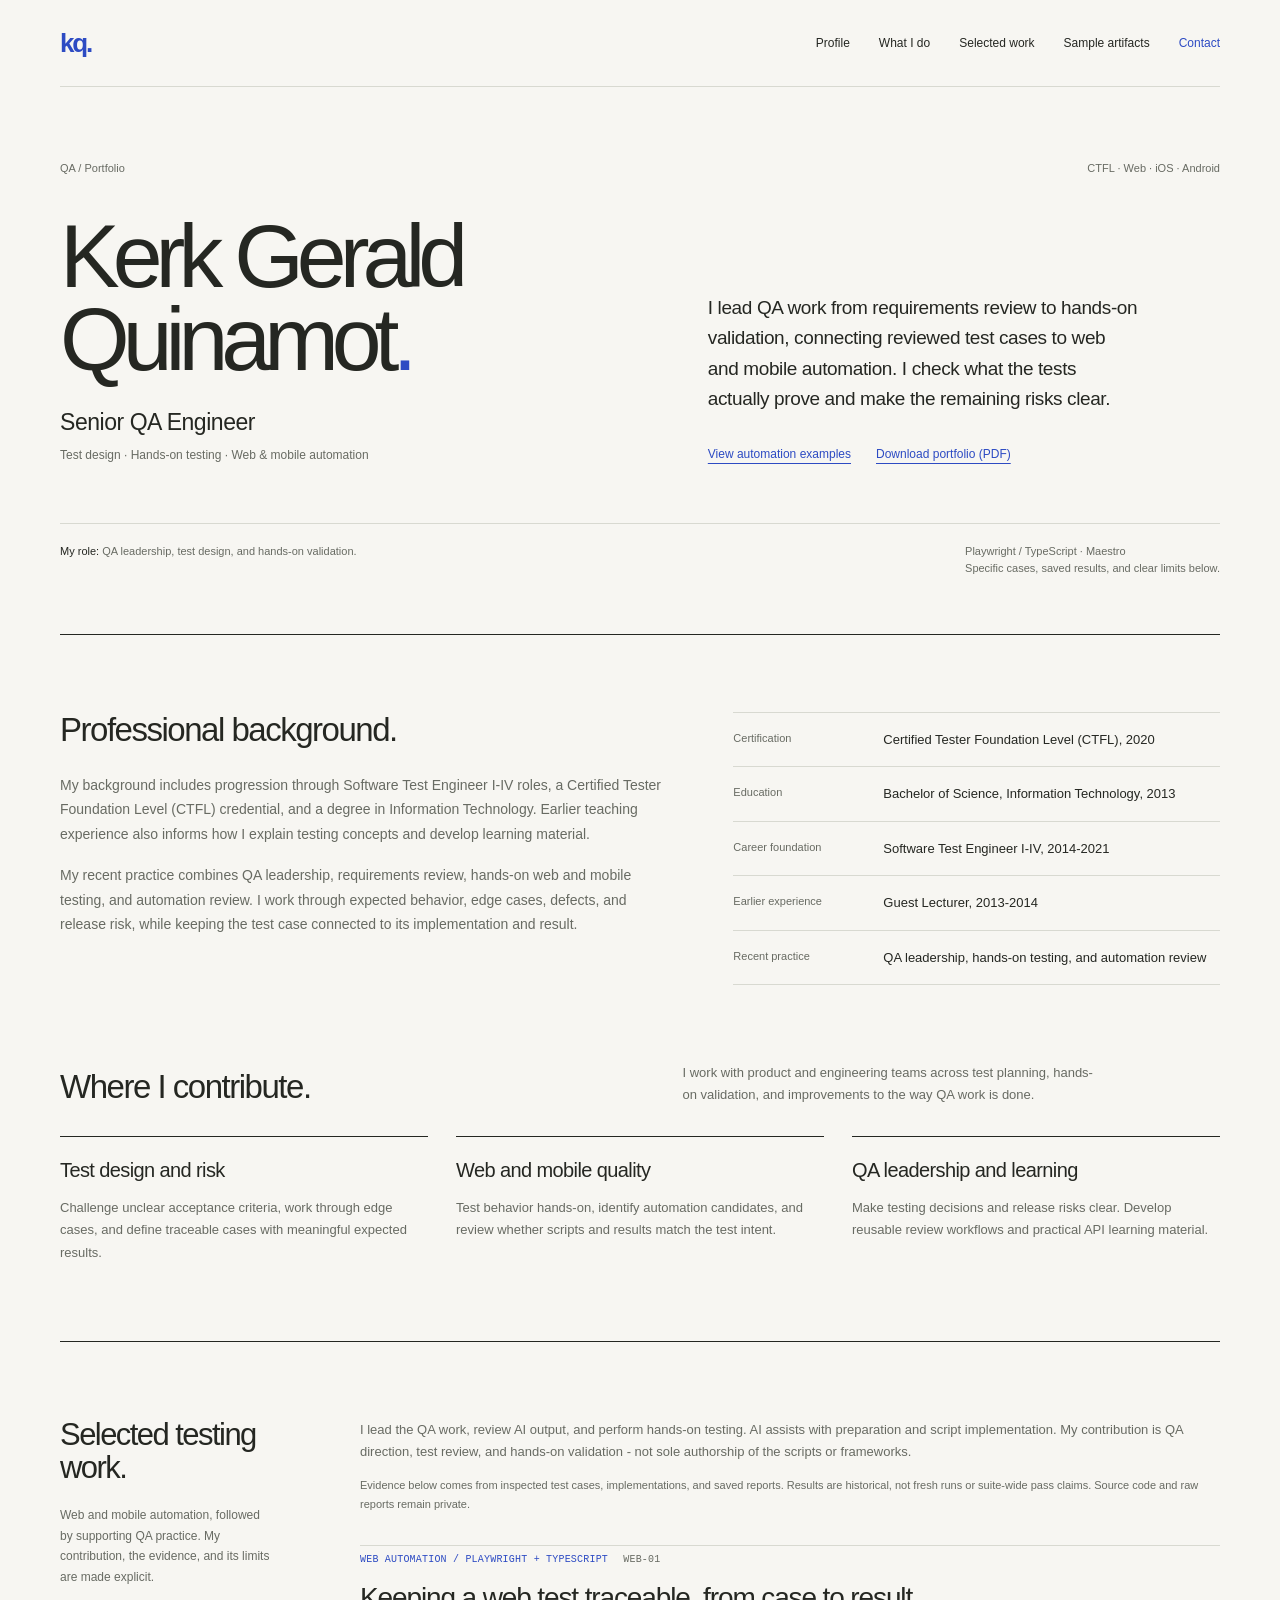
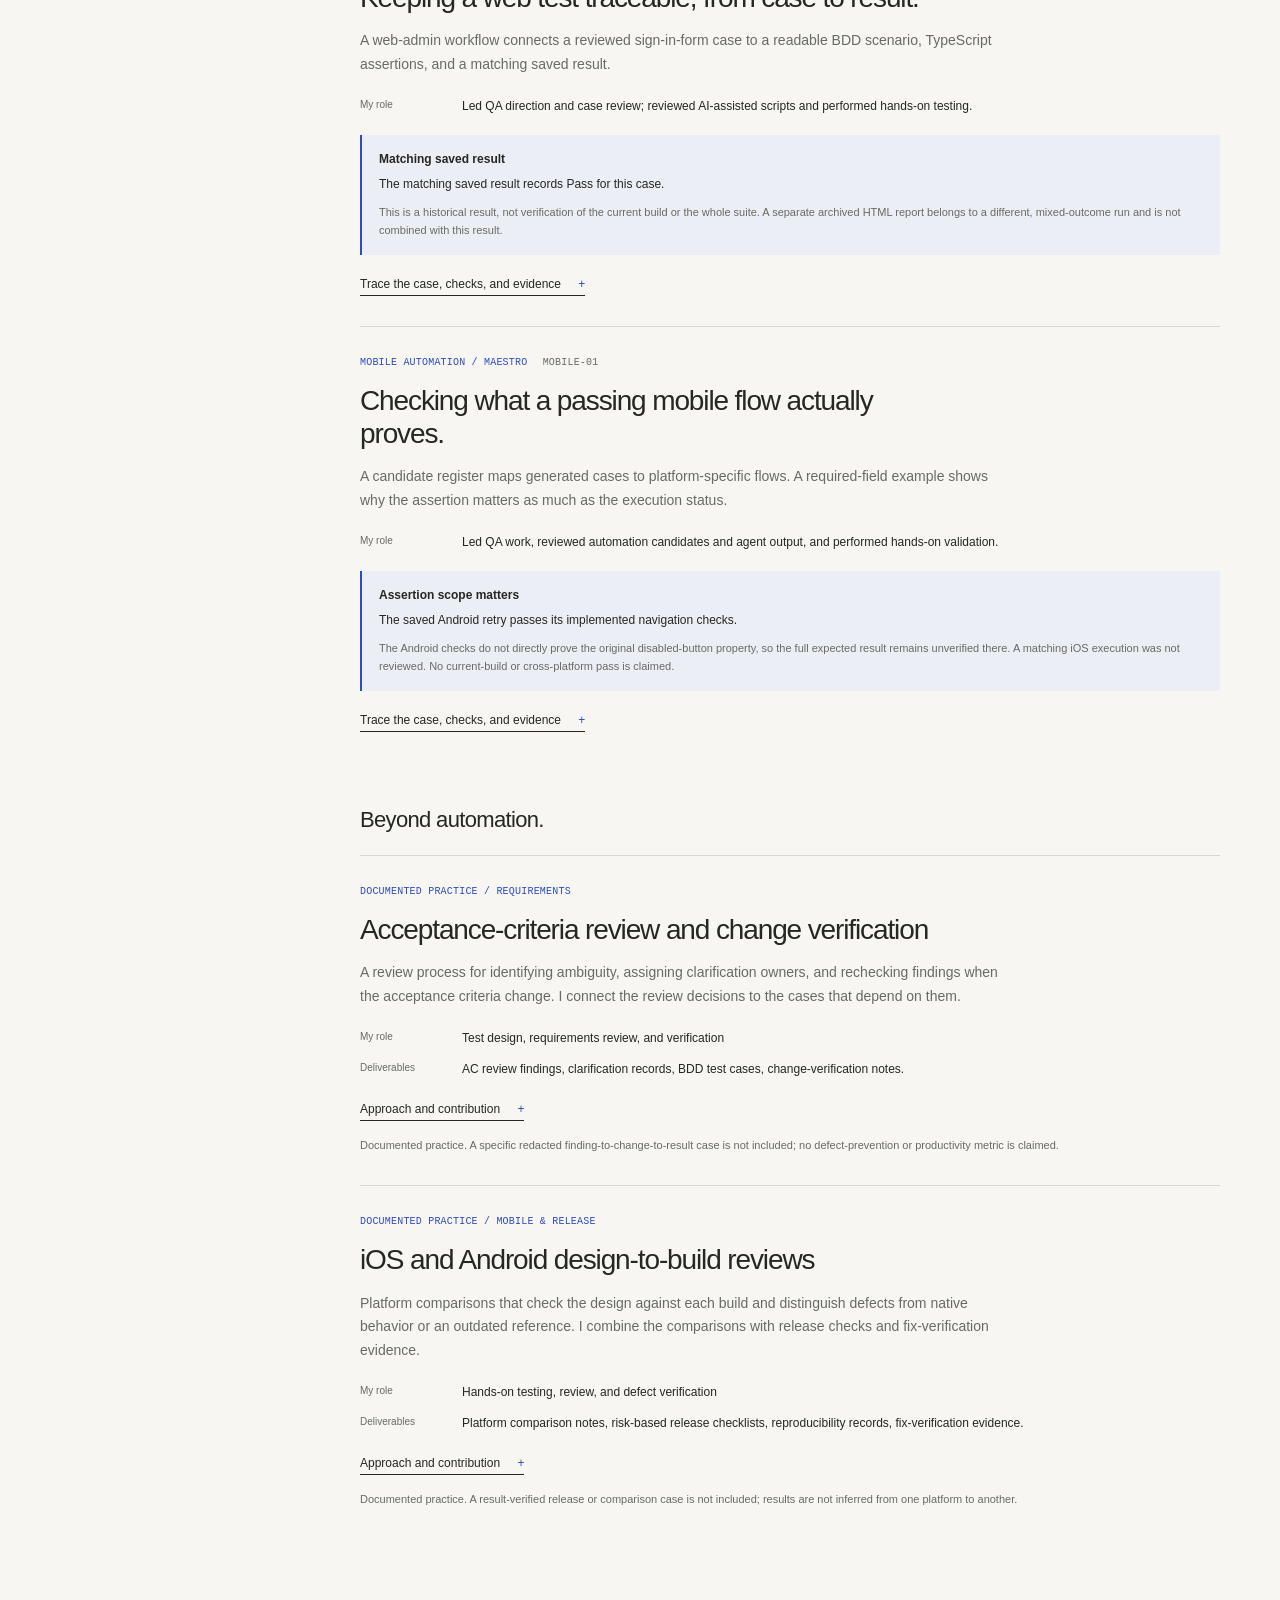
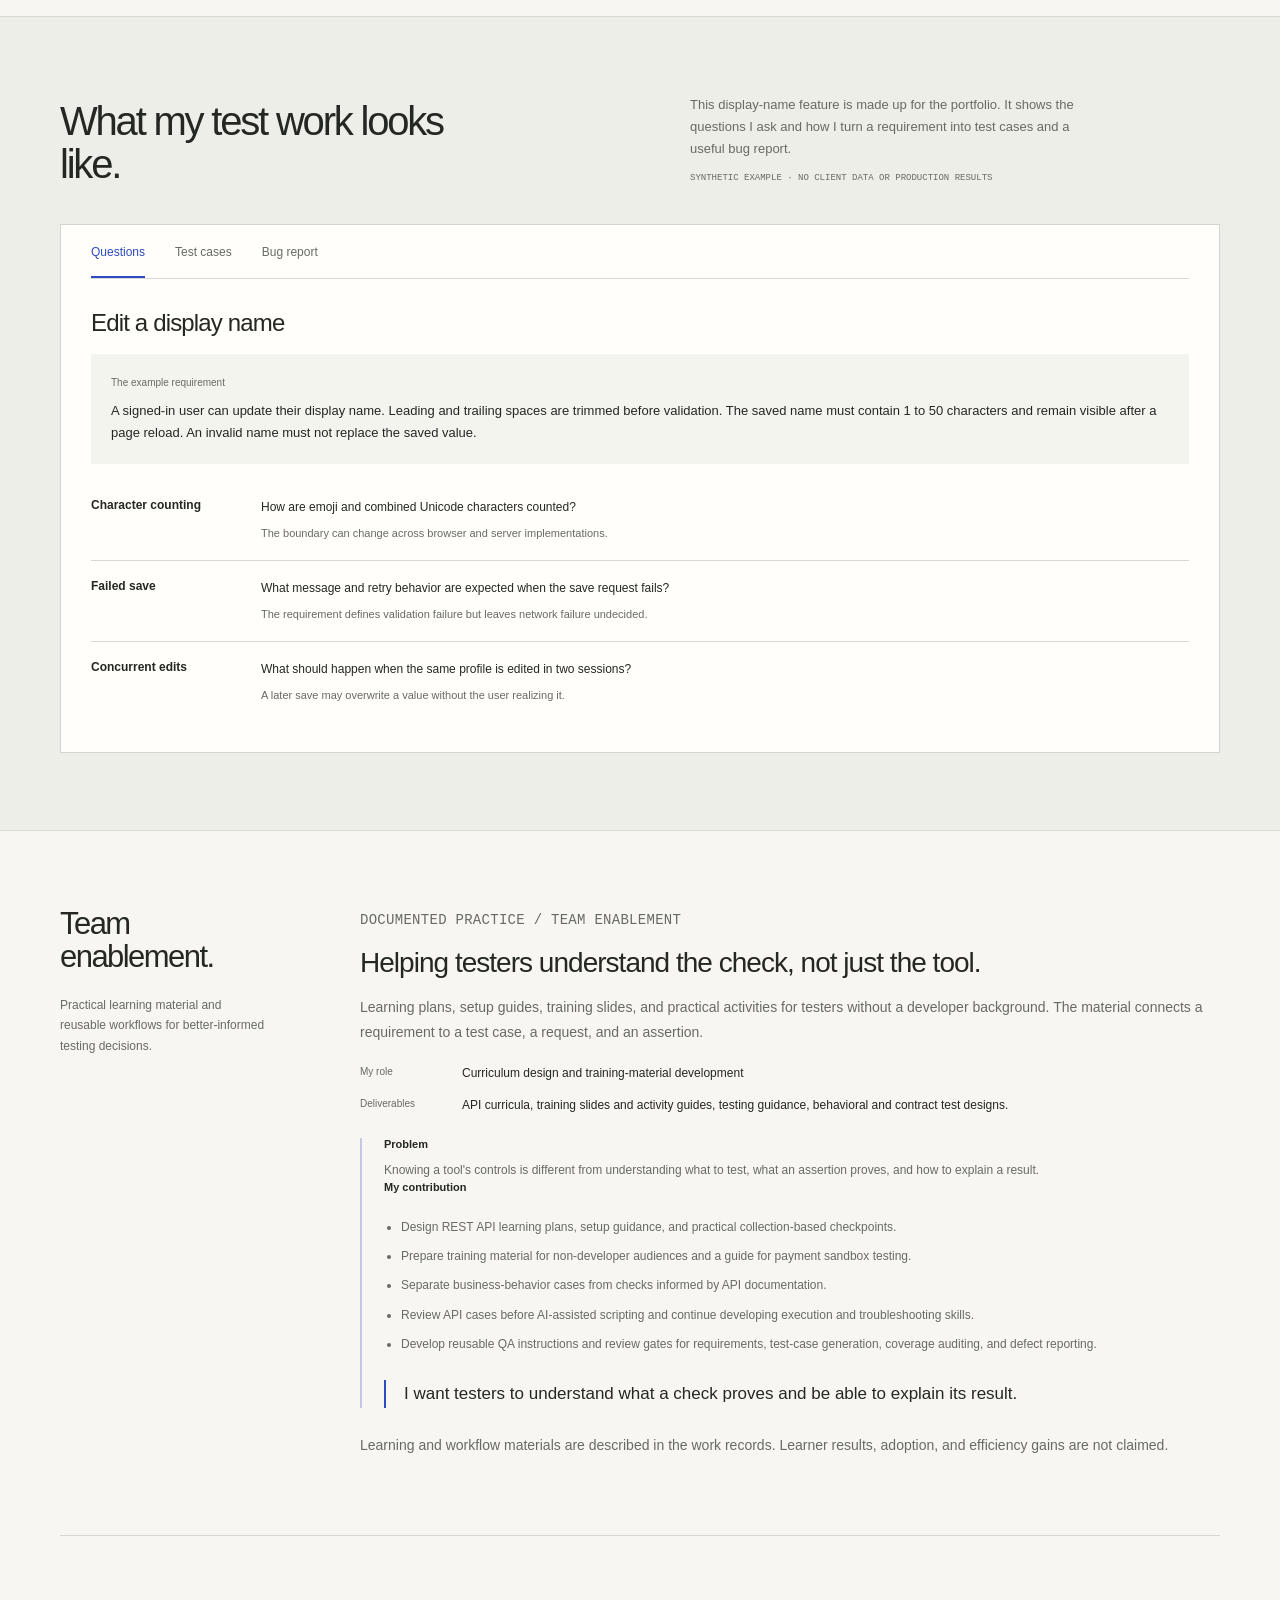
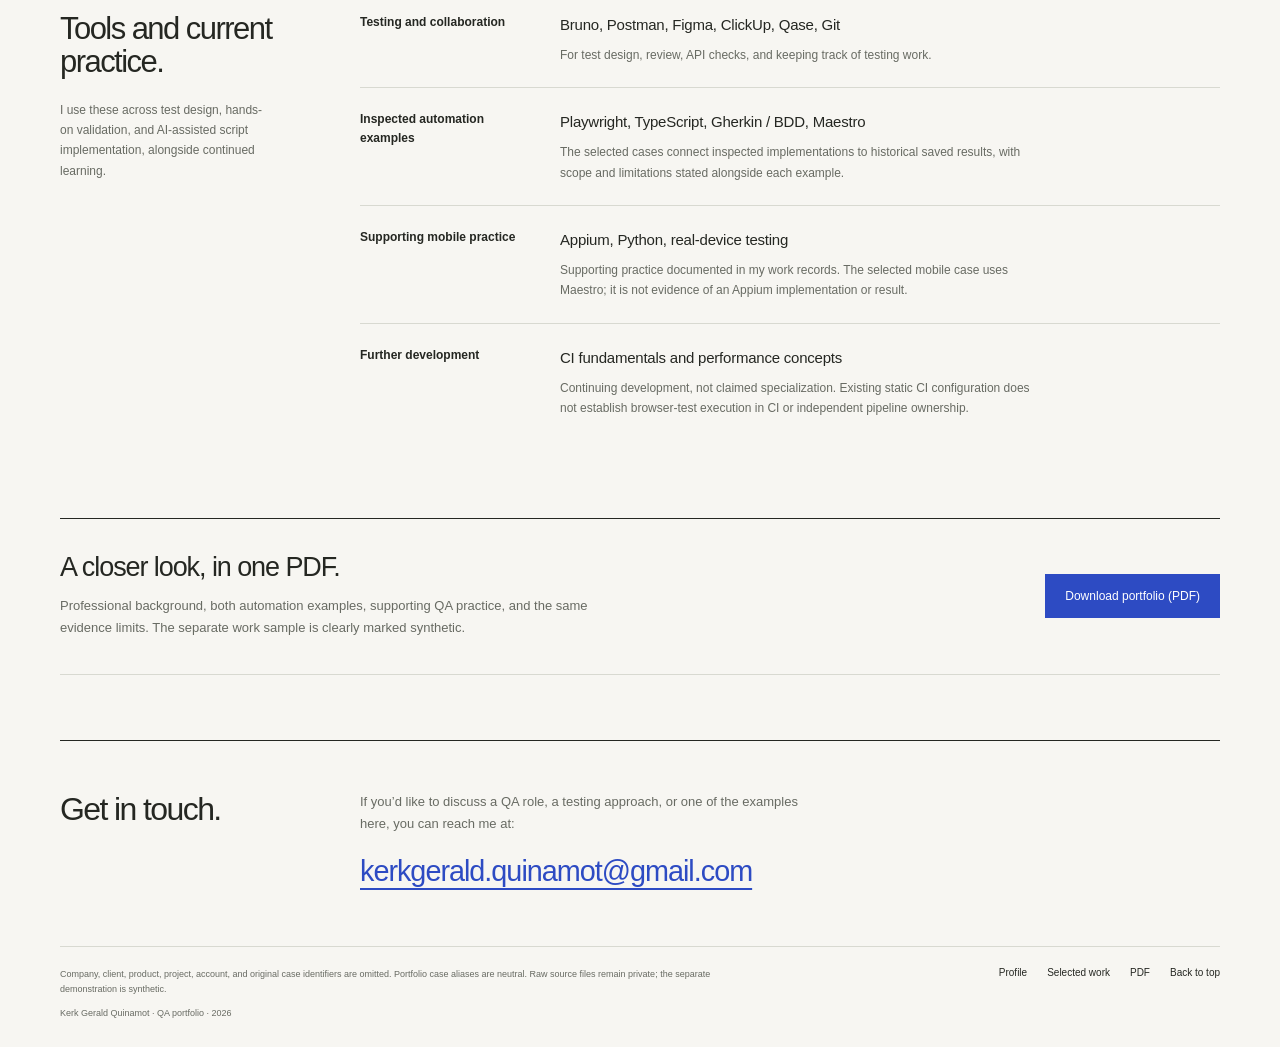
==== index.html @ 73e82bf1 "Publish redacted QA portfolio" ====
<!doctype html>
<html lang="en">
<head>
  <meta charset="utf-8">
  <meta name="viewport" content="width=device-width,initial-scale=1">
  <meta name="description" content="Kerk Gerald Quinamot - Senior QA Engineer. Test design, hands-on web and mobile testing, and evidence-backed automation examples using Playwright, TypeScript, and Maestro.">
  <meta name="theme-color" content="#f7f6f2">
  <title>Kerk Gerald Quinamot | Senior QA Engineer</title>
  <link rel="icon" href="data:image/svg+xml,%3Csvg xmlns='http://www.w3.org/2000/svg' viewBox='0 0 32 32'%3E%3Crect width='32' height='32' fill='%23f7f6f2'/%3E%3Ctext x='3' y='23' font-family='Arial' font-size='21' font-weight='bold' fill='%232d4bc3'%3Ek.%3C/text%3E%3C/svg%3E">
  <style>
    :root{--paper:#f7f6f2;--ink:#252722;--sub:#686b63;--line:#d8d9d1;--blue:#2d4bc3;--white:#fffefa;--mono:ui-monospace,'SFMono-Regular',Consolas,monospace;--sans:Arial,Helvetica,sans-serif}*{box-sizing:border-box}html{scroll-padding-top:90px}body{margin:0;background:var(--paper);color:var(--ink);font-family:var(--sans);-webkit-font-smoothing:antialiased}a{color:inherit;text-decoration:none}button{font:inherit;cursor:pointer}a,button,summary{-webkit-tap-highlight-color:transparent}a:focus-visible,button:focus-visible,summary:focus-visible{outline:2px solid var(--blue);outline-offset:6px}p,h1,h2,h3,h4{margin:0}h1,h2,h3,h4{font-weight:500}.wrap{width:calc(100% - 96px);max-width:1160px;margin:auto}.label{font-size:11px;line-height:1.55;color:var(--sub)}.muted{color:var(--sub)}.skip{position:fixed;left:20px;top:-80px;background:var(--ink);color:white;padding:14px;z-index:30}.skip:focus{top:16px}.topbar{background:var(--paper);position:sticky;top:0;z-index:20}.nav{height:87px;display:flex;align-items:center;justify-content:space-between;border-bottom:1px solid var(--line)}.brand{font-size:26px;font-weight:700;letter-spacing:-.085em;color:var(--blue)}.nav-links{display:flex;gap:29px;font-size:12px}.nav-links a:hover{text-decoration:underline;text-underline-offset:6px}.nav-links .contact-link{color:var(--blue)}.nav-toggle{display:none;background:transparent;border:0;padding:10px 0;font-size:12px}.hero{padding:75px 0 56px}.hero-meta{display:flex;justify-content:space-between;gap:20px;margin-bottom:41px;font-size:11px;color:var(--sub)}.hero-grid{display:grid;grid-template-columns:1.05fr 1fr;gap:110px;align-items:end}.hero h1{font-size:clamp(64px,8vw,105px);font-weight:500;line-height:.93;letter-spacing:-.078em}.hero h1 span{color:var(--blue)}.role{font-size:19px;letter-spacing:-.02em;margin-top:27px}.specialty{font-size:12px;color:var(--sub);line-height:1.6;margin-top:10px;max-width:420px}.hero-intro{font-size:19px;line-height:1.6;letter-spacing:-.02em;max-width:430px}.hero-side>p+p{font-size:14px;line-height:1.7;color:var(--sub);margin-top:19px}.hero-links{display:flex;flex-wrap:wrap;gap:25px;margin-top:30px}.text-link{font-size:12px;color:var(--blue);text-decoration:underline;text-underline-offset:5px;text-decoration-thickness:1px;line-height:1.7}.hero-foot{display:flex;justify-content:space-between;gap:30px;border-top:1px solid var(--line);margin-top:58px;padding-top:19px}.hero-foot p{font-size:11px;line-height:1.6;color:var(--sub)}.hero-foot span{color:var(--ink)}.section{padding:77px 0}.split{display:grid;grid-template-columns:230px 1fr;gap:70px}.section-aside h2{font-size:31px;line-height:1.06;letter-spacing:-.05em;margin-bottom:21px}.section-aside>p{font-size:12px;line-height:1.7;color:var(--sub);max-width:210px}.work{border-top:1px solid var(--ink)}.project{border-top:1px solid var(--line);padding:27px 0 30px}.project:first-child{border-top:0;padding-top:0}.project-category{font:10px/1.6 var(--mono);color:var(--blue);letter-spacing:.02em;margin-bottom:13px}.project h3{font-size:28px;line-height:1.16;letter-spacing:-.04em;max-width:590px;margin-bottom:15px}.project-summary{font-size:14px;line-height:1.7;color:var(--sub);max-width:650px}.project details{margin-top:19px}.project summary{font-size:12px;list-style:none;cursor:pointer;display:inline-block;border-bottom:1px solid var(--ink);padding-bottom:4px}.project summary::-webkit-details-marker{display:none}.project summary:after{content:' +';margin-left:14px;color:var(--blue)}.project details[open] summary:after{content:' −'}.project-detail{margin-top:23px;border-left:2px solid #c2c8e2;padding-left:22px}.project-detail h4{font-size:11px;font-weight:700;margin:22px 0 10px}.project-detail h4:first-child{margin-top:0}.project-detail p,.project-detail li{font-size:12px;line-height:1.7;color:var(--sub)}.project-detail ul{padding-left:15px;margin:0}.project-detail li+li{margin-top:7px}.project-detail .principle{margin-top:19px;color:var(--ink)}.sample{background:#eceee7;border-top:1px solid var(--line);border-bottom:1px solid var(--line)}.section-heading{display:grid;grid-template-columns:1fr 1fr;gap:100px;align-items:end;margin-bottom:37px}.section-heading h2{font-size:40px;line-height:1.08;letter-spacing:-.055em;max-width:400px}.section-heading p{font-size:13px;line-height:1.7;color:var(--sub);max-width:410px}.sample-note{font:9px/1.7 var(--mono);color:var(--sub);margin-top:11px}.demo-shell{background:var(--white);border:1px solid #d4d7cd}.demo-tabs{display:flex;gap:30px;margin:0 30px;border-bottom:1px solid var(--line)}.demo-tabs button{border:0;background:transparent;border-bottom:2px solid transparent;padding:20px 0 17px;color:var(--sub);font-size:12px}.demo-tabs button[aria-selected=true]{border-color:var(--blue);color:var(--blue)}.demo-panel{padding:30px}.demo-panel h3{font-size:24px;line-height:1.2;letter-spacing:-.035em;margin-bottom:17px}.requirement{font-size:13px;line-height:1.7;background:#f4f4ef;padding:20px;margin-bottom:16px}.requirement strong{display:block;font-size:10px;font-weight:500;color:var(--sub);margin-bottom:9px}.question{display:grid;grid-template-columns:145px 1fr;gap:25px;border-bottom:1px solid var(--line);padding:18px 0}.question:last-child{border:0}.question h4{font-size:12px;font-weight:700}.question p{font-size:12px;line-height:1.65}.question .why{font-size:11px;color:var(--sub);margin-top:6px}.table-scroll{overflow-x:auto}table{width:100%;border-collapse:collapse;text-align:left;font-size:12px;line-height:1.5}th{font-size:10px;font-weight:500;color:var(--sub);padding:14px 10px;border-bottom:1px solid var(--ink)}td{padding:15px 10px;border-bottom:1px solid var(--line);vertical-align:top}td:first-child{font:10px/1.7 var(--mono);white-space:nowrap}.bdd{font:11px/1.85 var(--mono);white-space:pre-wrap;border-left:2px solid var(--blue);padding:2px 0 2px 20px;overflow-x:auto;color:#3e4539;margin:0}.report-title{font-size:15px;font-weight:700;border-bottom:1px solid var(--line);padding-bottom:18px;margin-bottom:7px}.report-field{display:grid;grid-template-columns:115px 1fr;gap:24px;padding:12px 0}.report-field strong{font-size:11px;font-weight:500;color:var(--sub);text-transform:capitalize}.report-field p{font-size:12px;line-height:1.7}.practice-grid{display:grid;grid-template-columns:repeat(3,1fr);gap:30px}.practice-grid article{border-top:1px solid var(--ink);padding-top:20px}.practice-grid h3{font-size:17px;letter-spacing:-.02em;margin-bottom:13px}.practice-grid p{font-size:13px;line-height:1.7;color:var(--sub)}.ownership{font-size:21px;line-height:1.5;letter-spacing:-.025em;max-width:700px;margin-bottom:30px}.toolkit-section{border-top:1px solid var(--line)}.tool-group{padding:22px 0;border-top:1px solid var(--line);display:grid;grid-template-columns:170px 1fr;gap:30px}.tool-group:first-child{padding-top:0;border-top:0}.tool-group h3{font-size:12px;font-weight:700;line-height:1.6}.tool-group h4{font-size:15px;line-height:1.6;margin-bottom:8px;letter-spacing:-.015em}.tool-group p{font-size:12px;line-height:1.7;color:var(--sub);max-width:470px}.contact{border-top:1px solid var(--ink);padding-top:50px;padding-bottom:58px;display:grid;grid-template-columns:230px 1fr;gap:70px}.contact h2{font-size:32px;letter-spacing:-.05em}.contact p{font-size:13px;line-height:1.7;color:var(--sub);max-width:460px;margin-bottom:20px}.email{font-size:clamp(17px,2.25vw,29px);letter-spacing:-.035em;color:var(--blue);text-decoration:underline;text-underline-offset:7px;overflow-wrap:anywhere}.footer{padding-top:20px;padding-bottom:25px;border-top:1px solid var(--line);display:flex;justify-content:space-between;gap:40px}.footer p{font-size:9px;line-height:1.7;color:var(--sub);max-width:660px}.footer a{font-size:10px;white-space:nowrap}.footer .copyright{margin-top:9px}
    @media(max-width:1050px){.wrap{width:calc(100% - 64px)}.hero-grid{gap:60px}.hero h1{font-size:86px}.hero-intro{font-size:17px}.split,.contact{grid-template-columns:190px 1fr;gap:45px}.section-heading{gap:55px}.section-aside h2{font-size:28px}}
    @media(max-width:760px){.wrap{width:calc(100% - 38px)}.nav{height:68px}.brand{font-size:25px}.nav-toggle{display:block}.nav-links{display:none;position:absolute;top:67px;left:0;right:0;padding:25px 19px;background:var(--paper);border-bottom:1px solid var(--line);box-shadow:0 12px 18px #25272206;flex-direction:column;gap:25px;font-size:13px}.nav-links.is-open{display:flex}.hero{padding:35px 0 36px}.hero-meta{margin-bottom:35px;font-size:10px}.hero-grid{grid-template-columns:1fr;gap:31px}.hero h1{font-size:clamp(68px,17vw,104px);line-height:.94}.role{font-size:18px;margin-top:22px}.specialty{font-size:11px;max-width:290px}.hero-intro{font-size:16px;line-height:1.65;max-width:100%}.hero-side>p+p{font-size:13px;margin-top:15px}.hero-links{gap:24px;margin-top:23px}.text-link{font-size:11px}.hero-foot{margin-top:31px;display:block;padding-top:17px}.hero-foot p+p{margin-top:9px}.hero-foot p{font-size:10px}.section{padding:48px 0}.split{display:block}.section-aside{margin-bottom:32px}.section-aside h2{font-size:30px;margin-bottom:13px}.section-aside>p{max-width:100%;font-size:12px}.project{padding:24px 0}.project-category{font-size:9px;margin-bottom:10px}.project h3{font-size:25px;line-height:1.18;margin-bottom:13px}.project-summary{font-size:13px}.project summary{font-size:11px}.project-detail{padding-left:16px}.project-detail p,.project-detail li{font-size:12px}.section-heading{display:block;margin-bottom:28px}.section-heading h2{font-size:32px;max-width:330px;margin-bottom:18px}.section-heading p{font-size:12px}.sample-note{font-size:8px}.demo-tabs{gap:21px;margin:0 18px}.demo-tabs button{font-size:11px;padding:17px 0 14px}.demo-panel{padding:24px 18px}.demo-panel h3{font-size:22px}.requirement{padding:16px;font-size:12px}.question{grid-template-columns:1fr;gap:9px;padding:17px 0}.question p{font-size:12px}.question .why{font-size:11px}table{min-width:540px;font-size:11px}td,th{padding-left:8px;padding-right:8px}.bdd{font-size:10px;padding-left:14px;line-height:1.8}.report-field{grid-template-columns:1fr;gap:7px}.report-field p{font-size:12px}.ownership{font-size:18px;margin-bottom:28px}.practice-grid{grid-template-columns:1fr;gap:24px}.practice-grid h3{font-size:16px;margin-bottom:11px}.practice-grid p{font-size:12px}.tool-group{grid-template-columns:1fr;gap:13px;padding:23px 0}.tool-group h4{font-size:14px}.tool-group p{font-size:12px}.contact{grid-template-columns:1fr;gap:22px;padding-top:35px;padding-bottom:40px}.contact h2{font-size:31px}.contact p{font-size:12px}.email{font-size:clamp(16px,4.7vw,24px)}.footer{display:block;padding-top:17px}.footer p{font-size:9px}.footer>a{display:inline-block;margin-top:20px}}
    @media print{.topbar,.nav-toggle,.demo-tabs,.hero-links,.footer>a{display:none}.wrap{width:100%}.hero,.section{padding:20px 0}.hero h1{font-size:60pt}.sample{background:white}.demo-panel[hidden]{display:block}.project-detail{display:block}.contact{break-inside:avoid}}
    .hero h1{font-size:clamp(60px,7vw,92px)}.profile{border-top:1px solid var(--ink)}.profile-grid{display:grid;grid-template-columns:1.25fr 1fr;gap:65px}.profile-copy h2,.contribution-intro h2{font-size:33px;line-height:1.12;letter-spacing:-.045em;margin-bottom:24px}.profile-copy p{font-size:14px;line-height:1.75;color:var(--sub)}.profile-copy p+p{margin-top:17px}.profile-facts{margin:0;padding:0}.profile-facts>div{display:grid;grid-template-columns:130px 1fr;gap:20px;padding:16px 0;border-top:1px solid var(--line)}.profile-facts>div:last-child{border-bottom:1px solid var(--line)}.profile-facts dt{font-size:11px;color:var(--sub);line-height:1.65}.profile-facts dd{font-size:13px;line-height:1.65;margin:0}.contributions{padding-top:0}.contribution-intro{display:grid;grid-template-columns:1fr 1fr;gap:85px;align-items:end;margin-bottom:30px}.contribution-intro h2{margin-bottom:0}.contribution-intro p{font-size:13px;line-height:1.7;color:var(--sub);max-width:420px}.contribution-grid{display:grid;grid-template-columns:repeat(3,1fr);gap:28px}.contribution{padding-top:21px;border-top:1px solid var(--ink)}.contribution h3{font-size:20px;line-height:1.2;letter-spacing:-.03em;margin-bottom:15px}.contribution p{font-size:13px;line-height:1.7;color:var(--sub)}.deliverable-facts{margin:19px 0 0;display:grid;gap:11px}.deliverable-facts>div{display:grid;grid-template-columns:88px 1fr;gap:14px}.deliverable-facts dt{font-size:10px;line-height:1.7;color:var(--sub)}.deliverable-facts dd{font-size:12px;line-height:1.7;margin:0}.download-strip{margin-top:0;margin-bottom:65px;border-top:1px solid var(--ink);border-bottom:1px solid var(--line);padding:34px 0;display:flex;justify-content:space-between;gap:45px;align-items:center}.download-strip h2{font-size:27px;line-height:1.1;letter-spacing:-.04em;margin-bottom:13px}.download-strip p{font-size:13px;line-height:1.7;color:var(--sub);max-width:580px}.download-link{flex-shrink:0;display:inline-block;background:var(--blue);color:white;padding:15px 20px;font-size:12px}.footer-links{display:flex;gap:20px;flex-wrap:wrap}.footer-links a{font-size:10px}.project-category{text-transform:none}
    @media(max-width:1050px){.profile-grid{gap:40px}.profile-facts>div{grid-template-columns:105px 1fr}.contribution-intro{gap:50px}}
    @media(max-width:760px){.hero h1{font-size:clamp(52px,13vw,80px)}.profile-grid{grid-template-columns:1fr;gap:29px}.profile-copy h2,.contribution-intro h2{font-size:30px;margin-bottom:19px}.profile-copy p{font-size:13px}.profile-facts>div{grid-template-columns:115px 1fr;gap:15px;padding:13px 0}.profile-facts dd{font-size:12px}.contribution-intro{display:block;margin-bottom:25px}.contribution-intro p{font-size:12px}.contribution-grid{grid-template-columns:1fr;gap:26px}.contribution h3{font-size:20px;margin-bottom:12px}.contribution p{font-size:12px}.contributions{padding-top:0}.deliverable-facts>div{grid-template-columns:76px 1fr;gap:12px}.deliverable-facts dd{font-size:11px}.deliverable-facts dt{font-size:10px}.download-strip{display:block;margin-bottom:45px;padding:28px 0}.download-strip h2{font-size:26px}.download-strip p{font-size:12px}.download-link{margin-top:23px;font-size:11px}.footer-links{margin-top:18px;gap:19px}}
    .work-intro{padding-bottom:30px;margin-bottom:5px;border-bottom:1px solid var(--line)}.work-intro p{font-size:13px;line-height:1.75;color:var(--sub)}.work-intro .evidence-note{font-size:11px;margin-top:12px}.project-status{margin-top:19px;padding:15px 17px;border-left:2px solid var(--blue);background:#eceef5}.project-status strong{display:block;font-size:12px;line-height:1.6;font-weight:600}.project-status p{font-size:12px;line-height:1.7;margin-top:5px}.project-status .result-limit{font-size:11px;color:var(--sub);margin-top:8px}.case-alias{font-family:var(--mono);font-size:10px;color:var(--sub);margin-left:9px}.supporting-label{font-size:22px;letter-spacing:-.03em;margin:45px 0 22px}.evidence-list{padding-left:16px}.evidence-status{font-size:11px;line-height:1.75;color:var(--sub);margin-top:15px}.team-story h3{font-size:28px;letter-spacing:-.035em;line-height:1.2;margin-bottom:16px}.team-story>p{font-size:14px;line-height:1.75;color:var(--sub)}.team-story .contribution-list{font-size:13px;line-height:1.75;color:var(--sub);padding-left:17px;margin:24px 0}.team-story li+li{margin-top:9px}.team-story .principle{font-size:17px;color:var(--ink);border-left:2px solid var(--blue);padding-left:18px;margin:25px 0}.role{font-weight:500;font-size:23px}.project-category{line-height:1.8}.hero-foot p{max-width:520px}.project-detail .case-field{margin-top:20px}.project-detail .case-field:first-child{margin-top:0}.project-detail h4{margin-top:0}.evidence-note{overflow-wrap:anywhere}
    @media(max-width:760px){.role{font-size:21px}.work-intro{padding-bottom:23px}.work-intro p{font-size:12px}.project-status{padding:13px 14px}.project-status p{font-size:12px}.project-status .result-limit{font-size:11px}.team-story h3{font-size:25px}.team-story>p,.team-story .contribution-list{font-size:12px}.team-story .principle{font-size:16px}.supporting-label{font-size:21px}}
  </style>
</head>
<body>
  <a class="skip" href="#main">Skip to content</a>
  <header class="topbar"><div class="nav wrap"><a class="brand" href="#top" aria-label="Kerk Gerald Quinamot, back to top">kq.</a><button class="nav-toggle" type="button" aria-expanded="false" aria-controls="nav-links">Menu</button><nav class="nav-links" id="nav-links" aria-label="Main navigation"><a href="#profile">Profile</a><a href="#contributions">What I do</a><a href="#work">Selected work</a><a href="#evidence">Sample artifacts</a><a href="#contact" class="contact-link">Contact</a></nav></div></header>
  <main id="main">
    <section id="top" class="hero wrap"><div class="hero-meta"><p>QA / Portfolio</p><p>CTFL · Web · iOS · Android</p></div><div class="hero-grid"><div><h1>Kerk Gerald<br>Quinamot<span>.</span></h1><p class="role">Senior QA Engineer</p><p class="specialty">Test design · Hands-on testing · Web &amp; mobile automation</p></div><div class="hero-side"><p class="hero-intro">I lead QA work from requirements review to hands-on validation, connecting reviewed test cases to web and mobile automation. I check what the tests actually prove and make the remaining risks clear.</p><div class="hero-links"><a class="text-link" href="#work">View automation examples</a><a class="text-link" href="Kerk-Quinamot-QA-Portfolio.pdf" download>Download portfolio (PDF)</a></div></div></div><div class="hero-foot"><p><span>My role:</span> QA leadership, test design, and hands-on validation.</p><p>Playwright / TypeScript · Maestro<br>Specific cases, saved results, and clear limits below.</p></div></section>
    <section class="section profile wrap" id="profile"><div class="profile-grid"><div class="profile-copy"><h2>Professional background.</h2><p>My background includes progression through Software Test Engineer I-IV roles, a Certified Tester Foundation Level (CTFL) credential, and a degree in Information Technology. Earlier teaching experience also informs how I explain testing concepts and develop learning material.</p><p>My recent practice combines QA leadership, requirements review, hands-on web and mobile testing, and automation review. I work through expected behavior, edge cases, defects, and release risk, while keeping the test case connected to its implementation and result.</p></div><dl class="profile-facts"><div><dt>Certification</dt><dd>Certified Tester Foundation Level (CTFL), 2020</dd></div><div><dt>Education</dt><dd>Bachelor of Science, Information Technology, 2013</dd></div><div><dt>Career foundation</dt><dd>Software Test Engineer I-IV, 2014-2021</dd></div><div><dt>Earlier experience</dt><dd>Guest Lecturer, 2013-2014</dd></div><div><dt>Recent practice</dt><dd>QA leadership, hands-on testing, and automation review</dd></div></dl></div></section>
    <section class="section contributions wrap" id="contributions"><div class="contribution-intro"><h2>Where I contribute.</h2><p>I work with product and engineering teams across test planning, hands-on validation, and improvements to the way QA work is done.</p></div><div class="contribution-grid"><article class="contribution"><h3>Test design and risk</h3><p>Challenge unclear acceptance criteria, work through edge cases, and define traceable cases with meaningful expected results.</p></article><article class="contribution"><h3>Web and mobile quality</h3><p>Test behavior hands-on, identify automation candidates, and review whether scripts and results match the test intent.</p></article><article class="contribution"><h3>QA leadership and learning</h3><p>Make testing decisions and release risks clear. Develop reusable review workflows and practical API learning material.</p></article></div></section>
    <section class="section work wrap" id="work"><div class="split"><aside class="section-aside"><h2>Selected testing work.</h2><p>Web and mobile automation, followed by supporting QA practice. My contribution, the evidence, and its limits are made explicit.</p></aside><div><div class="work-intro"><p>I lead the QA work, review AI output, and perform hands-on testing. AI assists with preparation and script implementation. My contribution is QA direction, test review, and hands-on validation - not sole authorship of the scripts or frameworks.</p><p class="evidence-note">Evidence below comes from inspected test cases, implementations, and saved reports. Results are historical, not fresh runs or suite-wide pass claims. Source code and raw reports remain private.</p></div><div id="automation"><article class="project automation-case" id="web-automation"><p class="project-category">WEB AUTOMATION / PLAYWRIGHT + TYPESCRIPT <span class="case-alias">WEB-01</span></p><h3>Keeping a web test traceable, from case to result.</h3><p class="project-summary">A web-admin workflow connects a reviewed sign-in-form case to a readable BDD scenario, TypeScript assertions, and a matching saved result.</p><dl class="deliverable-facts"><div><dt>My role</dt><dd>Led QA direction and case review; reviewed AI-assisted scripts and performed hands-on testing.</dd></div></dl><div class="project-status"><strong>Matching saved result</strong><p>The matching saved result records Pass for this case.</p><p class="result-limit">This is a historical result, not verification of the current build or the whole suite. A separate archived HTML report belongs to a different, mixed-outcome run and is not combined with this result.</p></div><details><summary>Trace the case, checks, and evidence</summary><div class="project-detail"><div class="case-field"><h4>Problem</h4><p>When cases, scripts, and reports drift apart, a passing result can be hard to interpret. The selected example keeps the expected behavior identifiable through each stage.</p></div><div class="case-field"><h4>Source test case</h4><p>The selected case appears in the full case CSV and a lean flow CSV. Its steps and expected result describe the required sign-in controls being visible.</p></div><div class="case-field"><h4>Automation candidate</h4><p>Generated cases are reviewed and selected for automation. This case has a corresponding automated scenario; its individual selection rationale was not recorded in the inspected files.</p></div><div class="case-field"><h4>Implementation and assertions</h4><p>A Gherkin scenario invokes TypeScript step definitions. Page objects provide role- and label-based locators; the step definitions assert that the required form controls are visible.</p></div><div class="case-field"><h4>Evidence reviewed</h4><ul class="evidence-list"><li>Source test-case row and matching BDD scenario.</li><li>Corresponding step definitions, assertions, and page-object locators.</li><li>Saved workbook row matching the case title, steps, and expected result.</li></ul></div><p class="principle">The useful result is not just Pass: it is a result tied to a known case and an assertion that matches its intent.</p></div></details></article><article class="project automation-case" id="mobile-automation"><p class="project-category">MOBILE AUTOMATION / MAESTRO <span class="case-alias">MOBILE-01</span></p><h3>Checking what a passing mobile flow actually proves.</h3><p class="project-summary">A candidate register maps generated cases to platform-specific flows. A required-field example shows why the assertion matters as much as the execution status.</p><dl class="deliverable-facts"><div><dt>My role</dt><dd>Led QA work, reviewed automation candidates and agent output, and performed hands-on validation.</dd></div></dl><div class="project-status"><strong>Assertion scope matters</strong><p>The saved Android retry passes its implemented navigation checks.</p><p class="result-limit">The Android checks do not directly prove the original disabled-button property, so the full expected result remains unverified there. A matching iOS execution was not reviewed. No current-build or cross-platform pass is claimed.</p></div><details><summary>Trace the case, checks, and evidence</summary><div class="project-detail"><div class="case-field"><h4>Problem</h4><p>The same expected behavior can be implemented differently on iOS and Android. Those checks need to be reviewed before treating the platform results as equivalent.</p></div><div class="case-field"><h4>Source test case</h4><p>The flow header and candidate register identify a required-field case: the action button should remain disabled while the field is empty. The original master test-case export was not part of the inspected evidence chain.</p></div><div class="case-field"><h4>Automation candidate</h4><p>The register explicitly separates candidates ready now, candidates needing setup, and manual-only work. The selected case is marked ready for automation.</p></div><div class="case-field"><h4>Implementation and assertions</h4><p>The iOS flow directly checks that the button is disabled. The Android flow taps the button and checks that specified next screens do not appear. These are different assertions and are not presented as equivalent proof.</p></div><div class="case-field"><h4>Evidence reviewed</h4><ul class="evidence-list"><li>Candidate classification and identifiable case intent in the flow header.</li><li>Separate iOS and Android Maestro flows with inspected assertions.</li><li>Saved Android failure, retry report, and matching completed assertion records.</li></ul></div><p class="principle">A green flow is not enough if the assertions prove a different behavior from the original case.</p></div></details></article></div><h3 class="supporting-label">Beyond automation.</h3><article class="project" id="story-requirements"><p class="project-category">DOCUMENTED PRACTICE / REQUIREMENTS</p><h3>Acceptance-criteria review and change verification</h3><p class="project-summary">A review process for identifying ambiguity, assigning clarification owners, and rechecking findings when the acceptance criteria change. I connect the review decisions to the cases that depend on them.</p><dl class="deliverable-facts"><div><dt>My role</dt><dd>Test design, requirements review, and verification</dd></div><div><dt>Deliverables</dt><dd>AC review findings, clarification records, BDD test cases, change-verification notes.</dd></div></dl><details><summary>Approach and contribution</summary><div class="project-detail"><h4>Problem</h4><p>A requirement can look complete while leaving critical behavior undecided. Later edits can also invalidate a finding or break the link between a scenario and its tests.</p><h4>My contribution</h4><ul class="contribution-list"><li>Review criteria and design material before generating test cases.</li><li>Assign clarification owners and distinguish blocking findings from advisory notes.</li><li>Revisit earlier findings when criteria change, preserving their identifiers and recording the decision.</li><li>Write BDD-style cases with traceability and visible execution dependencies.</li></ul><p class="principle">When behavior is unclear, I ask for a decision before treating it as an expected result.</p></div></details><p class="evidence-status">Documented practice. A specific redacted finding-to-change-to-result case is not included; no defect-prevention or productivity metric is claimed.</p></article><article class="project" id="story-platforms"><p class="project-category">DOCUMENTED PRACTICE / MOBILE &amp; RELEASE</p><h3>iOS and Android design-to-build reviews</h3><p class="project-summary">Platform comparisons that check the design against each build and distinguish defects from native behavior or an outdated reference. I combine the comparisons with release checks and fix-verification evidence.</p><dl class="deliverable-facts"><div><dt>My role</dt><dd>Hands-on testing, review, and defect verification</dd></div><div><dt>Deliverables</dt><dd>Platform comparison notes, risk-based release checklists, reproducibility records, fix-verification evidence.</dd></div></dl><details><summary>Approach and contribution</summary><div class="project-detail"><h4>Problem</h4><p>A matching screen is only one part of quality. Platform conventions, existing user state, stale content, and failed connections can change the experience.</p><h4>My contribution</h4><ul class="contribution-list"><li>Compare design to iOS, design to Android, and behavior across platforms.</li><li>Distinguish expected native behavior and stale design references from defects.</li><li>Plan checks that require an upgrade from the previous build rather than a fresh install.</li><li>Use network-failure scenarios and confirm expected behavior when re-verifying a fix.</li></ul><p class="principle">I record what was checked on each platform and verify a fix against the expected behavior.</p></div></details><p class="evidence-status">Documented practice. A result-verified release or comparison case is not included; results are not inferred from one platform to another.</p></article></div></div></section>
    <section class="section sample" id="evidence"><div class="wrap"><div class="section-heading"><h2>What my test work looks like.</h2><div><p>This display-name feature is made up for the portfolio. It shows the questions I ask and how I turn a requirement into test cases and a useful bug report.</p><div class="sample-note">SYNTHETIC EXAMPLE · NO CLIENT DATA OR PRODUCTION RESULTS</div></div></div><div class="demo-shell"><div class="demo-tabs" role="tablist" aria-label="Sample artifact type"><button id="tab-review" role="tab" aria-selected="true" aria-controls="panel-review" tabindex="0">Questions</button><button id="tab-tests" role="tab" aria-selected="false" aria-controls="panel-tests" tabindex="-1">Test cases</button><button id="tab-defect" role="tab" aria-selected="false" aria-controls="panel-defect" tabindex="-1">Bug report</button></div><section class="demo-panel" id="panel-review" role="tabpanel" aria-labelledby="tab-review"><h3>Edit a display name</h3><div class="requirement"><strong>The example requirement</strong>A signed-in user can update their display name. Leading and trailing spaces are trimmed before validation. The saved name must contain 1 to 50 characters and remain visible after a page reload. An invalid name must not replace the saved value.</div><div class="question"><h4>Character counting</h4><div><p>How are emoji and combined Unicode characters counted?</p><p class="why">The boundary can change across browser and server implementations.</p></div></div><div class="question"><h4>Failed save</h4><div><p>What message and retry behavior are expected when the save request fails?</p><p class="why">The requirement defines validation failure but leaves network failure undecided.</p></div></div><div class="question"><h4>Concurrent edits</h4><div><p>What should happen when the same profile is edited in two sessions?</p><p class="why">A later save may overwrite a value without the user realizing it.</p></div></div></section><section class="demo-panel" id="panel-tests" role="tabpanel" aria-labelledby="tab-tests" hidden><h3>From the requirement to the cases.</h3><p class="muted" style="font-size:12px;line-height:1.7;margin-bottom:20px">These cases cover the defined behavior. I would settle the network-failure and Unicode questions before adding expectations for them.</p><div class="table-scroll"><table><thead><tr><th>Case</th><th>Focus</th><th>Input</th><th>Expected result</th></tr></thead><tbody><tr><td>TC-01</td><td>Positive</td><td>A valid new name</td><td>Saved name remains after reload.</td></tr><tr><td>TC-02</td><td>Lower boundary</td><td>One character</td><td>Name is accepted and persists.</td></tr><tr><td>TC-03</td><td>Upper boundary</td><td>Exactly 50 ASCII characters</td><td>Name is accepted and persists.</td></tr><tr><td>TC-04</td><td>Negative</td><td>51 ASCII characters</td><td>New value is rejected; saved name is unchanged.</td></tr><tr><td>TC-05</td><td>Normalization</td><td>Spaces only</td><td>Trimmed value is empty; saved name is unchanged.</td></tr></tbody></table></div><p class="label" style="margin:25px 0 13px">One case, written in BDD form</p><pre class="bdd">Given a saved display name exists
And I enter 51 ASCII characters as the new name
When I attempt to save the name
Then the new value is rejected
And the previously saved name remains after reload</pre></section><section class="demo-panel" id="panel-defect" role="tabpanel" aria-labelledby="tab-defect" hidden><h3>A report someone can reproduce.</h3><p class="report-title">Saved display name reverts after page reload</p><div class="report-field"><strong>environment</strong><p>Synthetic web build / test account / browser and version recorded with evidence</p></div><div class="report-field"><strong>steps</strong><p>1. Record the current name. 2. Save a valid different name. 3. Reload the page.</p></div><div class="report-field"><strong>expected</strong><p>The updated name remains visible after reload.</p></div><div class="report-field"><strong>actual</strong><p>The previously saved name is displayed after reload.</p></div><div class="report-field"><strong>evidence</strong><p>Before-and-after capture, sanitized request/response evidence, build identifier, and reproduction frequency.</p></div><div class="report-field"><strong>triage</strong><p>Describe the persistence impact and establish affected scope before proposing severity and priority.</p></div><p class="sample-note" style="margin-top:20px">Fictional example. This was not observed in a client product.</p></section></div></div></section>
    <section class="section wrap" id="practice"><div class="split"><aside class="section-aside"><h2>Team enablement.</h2><p>Practical learning material and reusable workflows for better-informed testing decisions.</p></aside><div class="team-story" id="team-enablement"><p class="project-category">DOCUMENTED PRACTICE / TEAM ENABLEMENT</p><h3>Helping testers understand the check, not just the tool.</h3><p>Learning plans, setup guides, training slides, and practical activities for testers without a developer background. The material connects a requirement to a test case, a request, and an assertion.</p><dl class="deliverable-facts"><div><dt>My role</dt><dd>Curriculum design and training-material development</dd></div><div><dt>Deliverables</dt><dd>API curricula, training slides and activity guides, testing guidance, behavioral and contract test designs.</dd></div></dl><div class="project-detail"><h4>Problem</h4><p>Knowing a tool&#x27;s controls is different from understanding what to test, what an assertion proves, and how to explain a result.</p><h4>My contribution</h4><ul class="contribution-list"><li>Design REST API learning plans, setup guidance, and practical collection-based checkpoints.</li><li>Prepare training material for non-developer audiences and a guide for payment sandbox testing.</li><li>Separate business-behavior cases from checks informed by API documentation.</li><li>Review API cases before AI-assisted scripting and continue developing execution and troubleshooting skills.</li><li>Develop reusable QA instructions and review gates for requirements, test-case generation, coverage auditing, and defect reporting.</li></ul><p class="principle">I want testers to understand what a check proves and be able to explain its result.</p></div><p class="evidence-status">Learning and workflow materials are described in the work records. Learner results, adoption, and efficiency gains are not claimed.</p></div></div></section>
    <section class="section toolkit-section wrap" id="toolkit"><div class="split"><aside class="section-aside"><h2>Tools and current practice.</h2><p>I use these across test design, hands-on validation, and AI-assisted script implementation, alongside continued learning.</p></aside><div><article class="tool-group"><h3>Testing and collaboration</h3><div><h4>Bruno, Postman, Figma, ClickUp, Qase, Git</h4><p>For test design, review, API checks, and keeping track of testing work.</p></div></article><article class="tool-group"><h3>Inspected automation examples</h3><div><h4>Playwright, TypeScript, Gherkin / BDD, Maestro</h4><p>The selected cases connect inspected implementations to historical saved results, with scope and limitations stated alongside each example.</p></div></article><article class="tool-group"><h3>Supporting mobile practice</h3><div><h4>Appium, Python, real-device testing</h4><p>Supporting practice documented in my work records. The selected mobile case uses Maestro; it is not evidence of an Appium implementation or result.</p></div></article><article class="tool-group"><h3>Further development</h3><div><h4>CI fundamentals and performance concepts</h4><p>Continuing development, not claimed specialization. Existing static CI configuration does not establish browser-test execution in CI or independent pipeline ownership.</p></div></article></div></div></section>
    <section class="download-strip wrap" id="portfolio-download"><div><h2>A closer look, in one PDF.</h2><p>Professional background, both automation examples, supporting QA practice, and the same evidence limits. The separate work sample is clearly marked synthetic.</p></div><a class="download-link" href="Kerk-Quinamot-QA-Portfolio.pdf" download>Download portfolio (PDF)</a></section>
    <section class="contact wrap" id="contact"><h2>Get in touch.</h2><div><p>If you’d like to discuss a QA role, a testing approach, or one of the examples here, you can reach me at:</p><a class="email" href="mailto:kerkgerald.quinamot@gmail.com">kerkgerald.quinamot@gmail.com</a></div></section>
  </main>
  <footer class="footer wrap"><div><p>Company, client, product, project, account, and original case identifiers are omitted. Portfolio case aliases are neutral. Raw source files remain private; the separate demonstration is synthetic.</p><p class="copyright">Kerk Gerald Quinamot · QA portfolio · 2026</p></div><nav class="footer-links" aria-label="Footer navigation"><a href="#profile">Profile</a><a href="#work">Selected work</a><a href="#portfolio-download">PDF</a><a href="#top">Back to top</a></nav></footer>
  <script>
    const toggle=document.querySelector('.nav-toggle');
    const nav=document.querySelector('.nav-links');
    toggle.addEventListener('click',()=>{const open=nav.classList.toggle('is-open');toggle.setAttribute('aria-expanded',String(open))});
    nav.querySelectorAll('a').forEach(link=>link.addEventListener('click',()=>{nav.classList.remove('is-open');toggle.setAttribute('aria-expanded','false')}));
    const tabs=[...document.querySelectorAll('[role=tab]')];
    function activate(tab,focus=false){tabs.forEach(item=>{const selected=item===tab;item.setAttribute('aria-selected',String(selected));item.tabIndex=selected?0:-1;document.getElementById(item.getAttribute('aria-controls')).hidden=!selected});if(focus)tab.focus()}
    tabs.forEach((tab,index)=>{tab.addEventListener('click',()=>activate(tab));tab.addEventListener('keydown',event=>{let next=null;if(event.key==='ArrowRight')next=tabs[(index+1)%tabs.length];if(event.key==='ArrowLeft')next=tabs[(index+tabs.length-1)%tabs.length];if(event.key==='Home')next=tabs[0];if(event.key==='End')next=tabs.at(-1);if(next){event.preventDefault();activate(next,true)}})});
  </script>
</body>
</html>
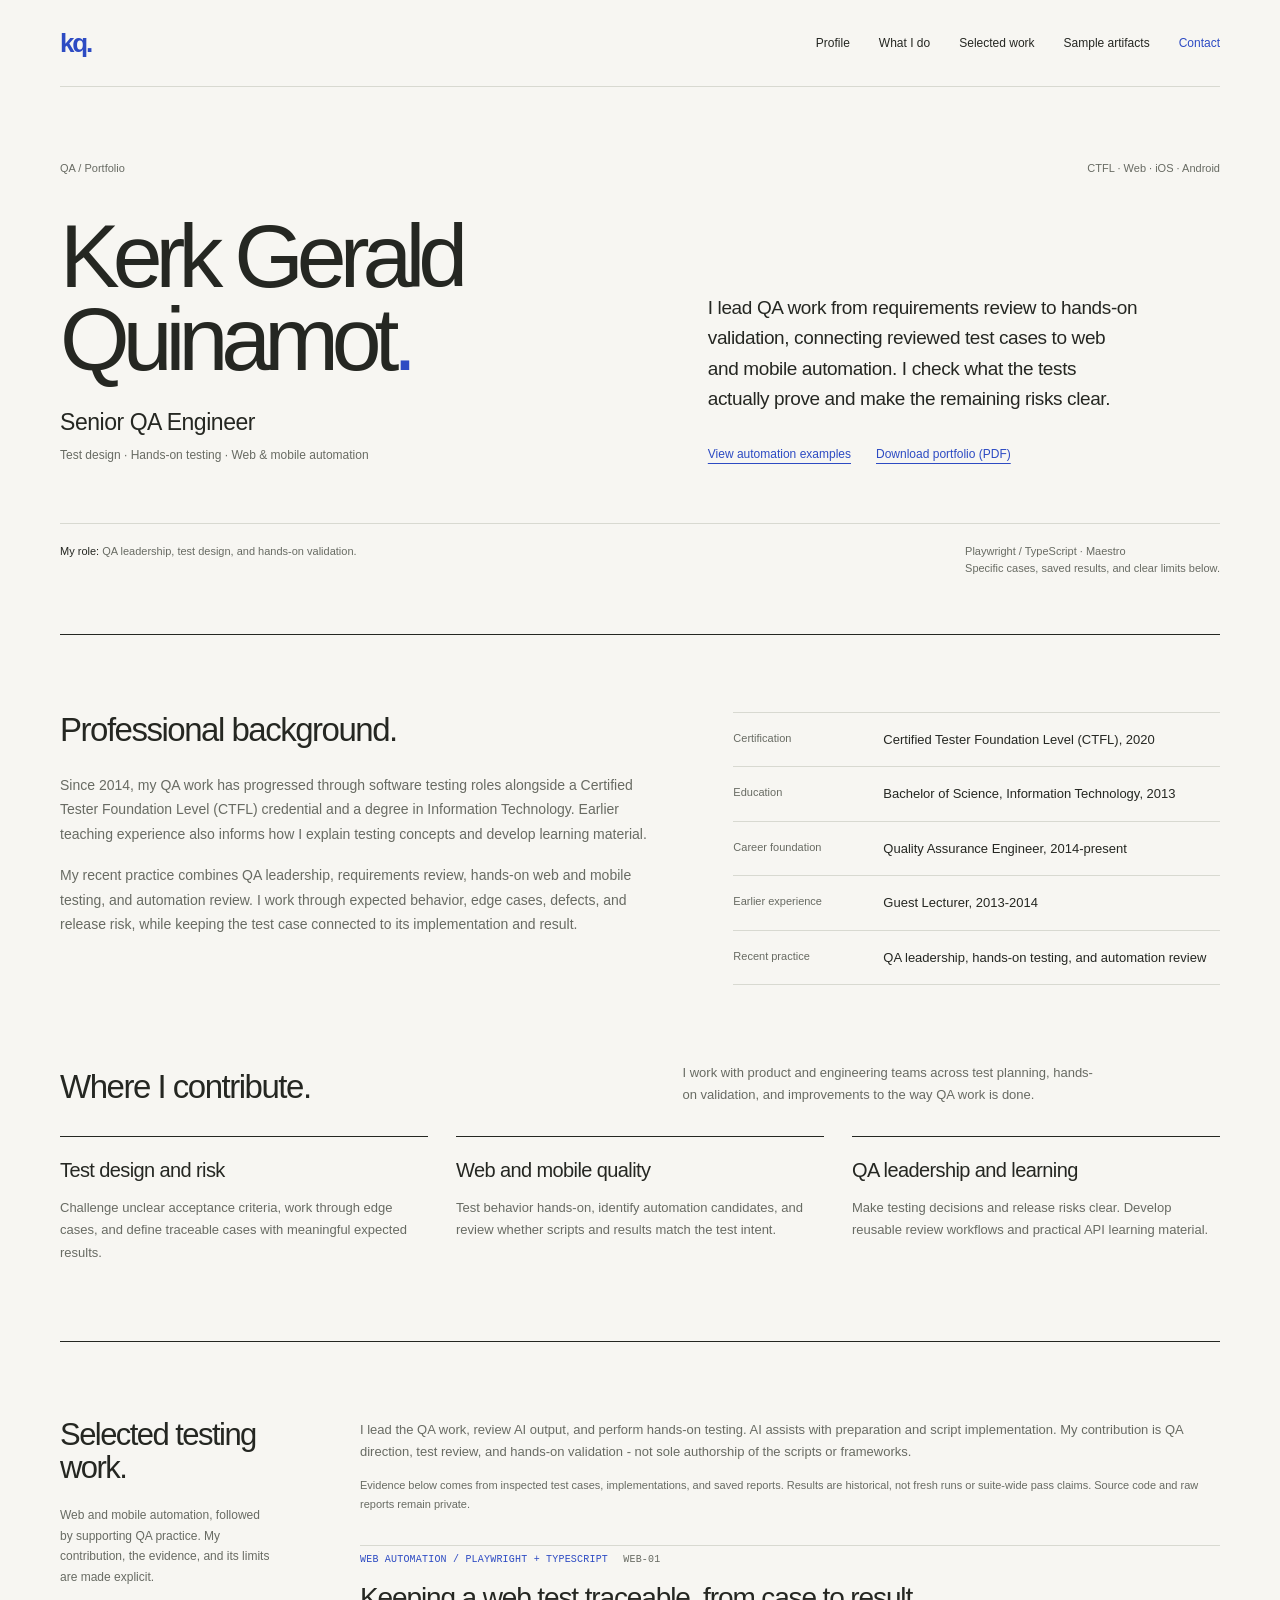
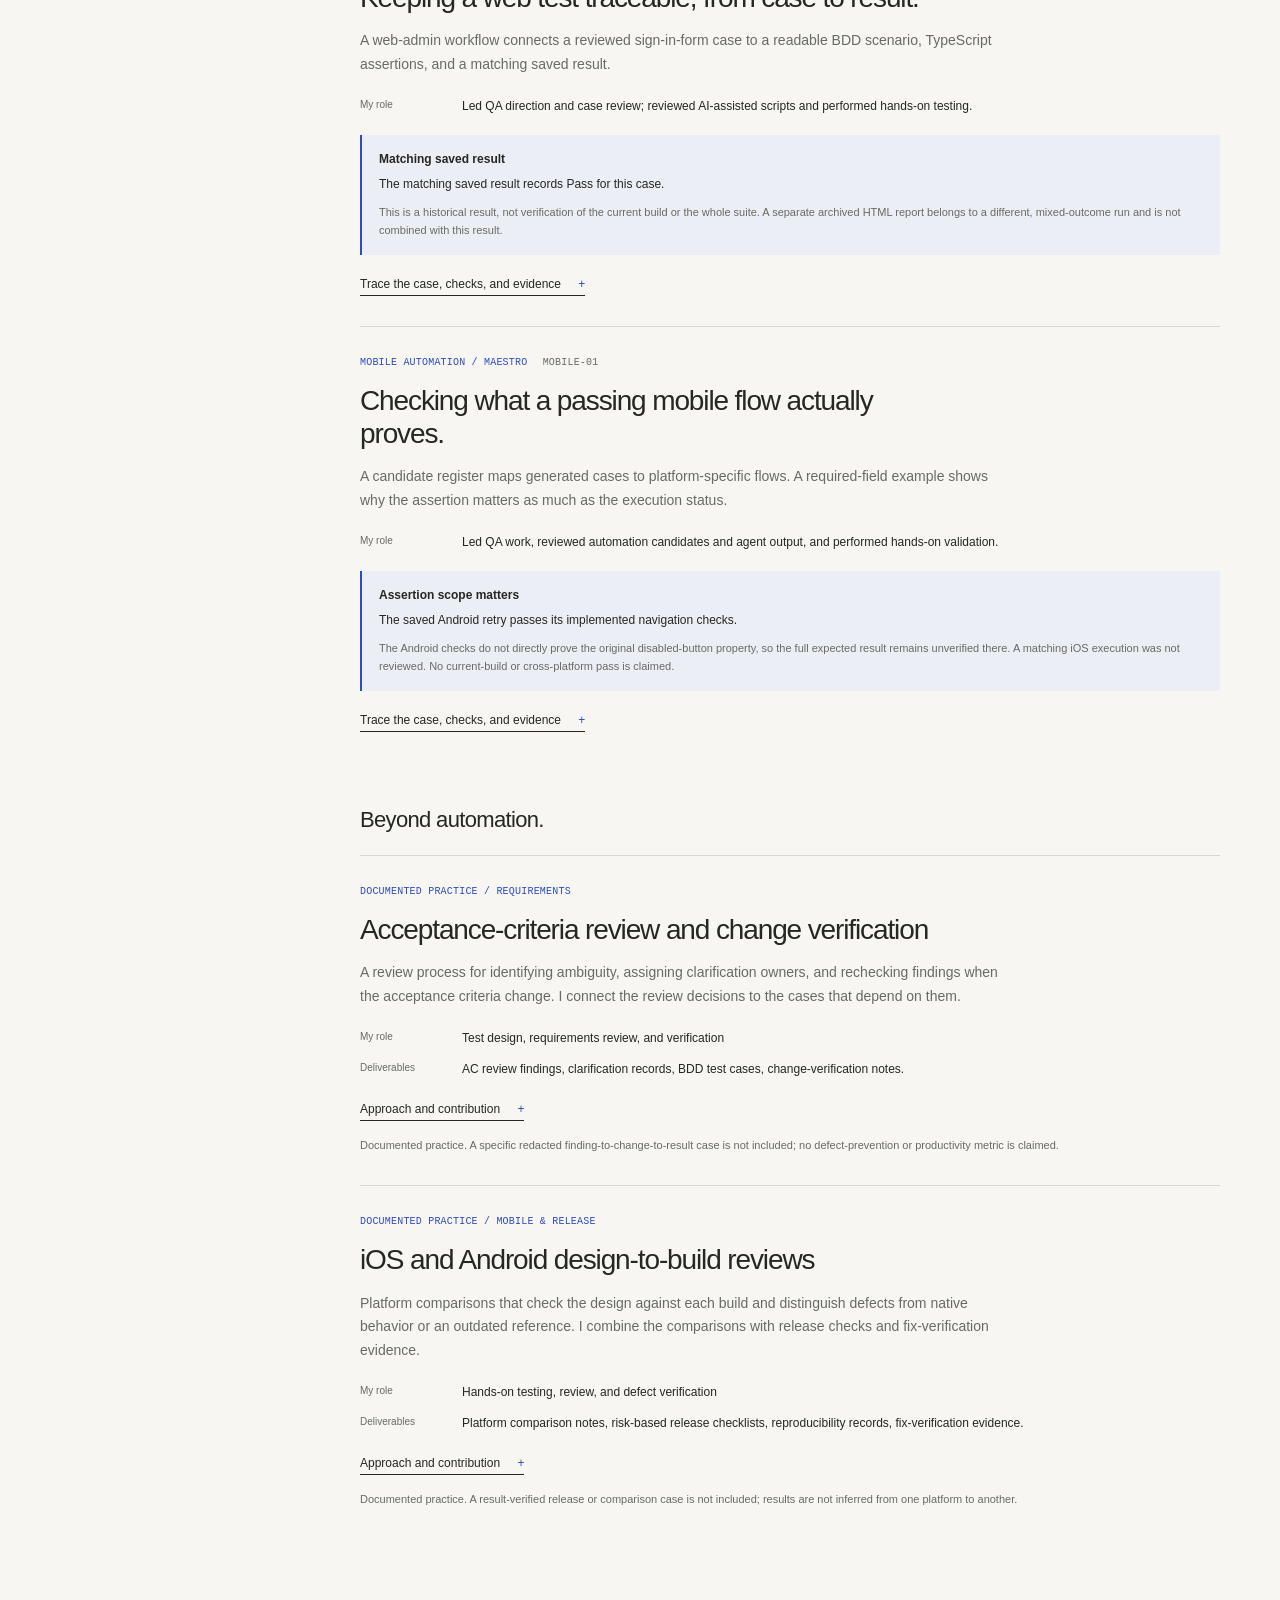
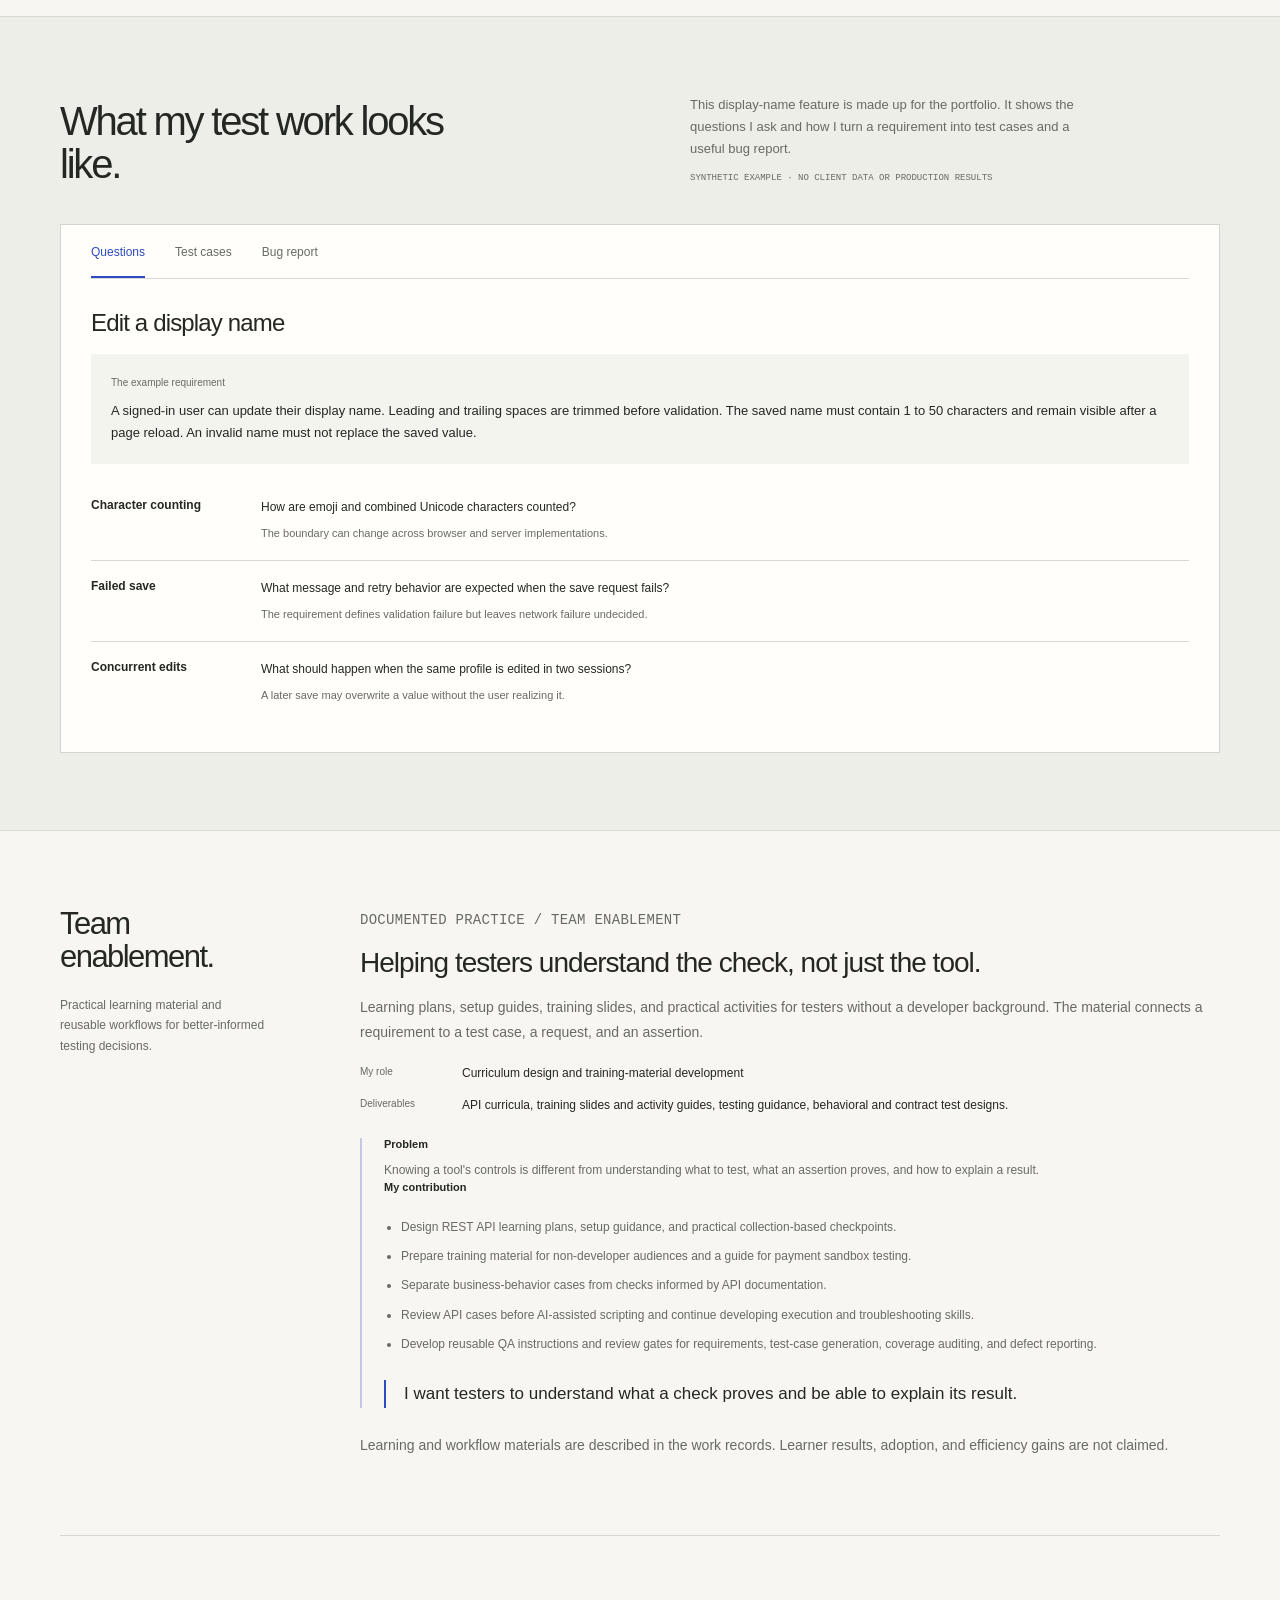
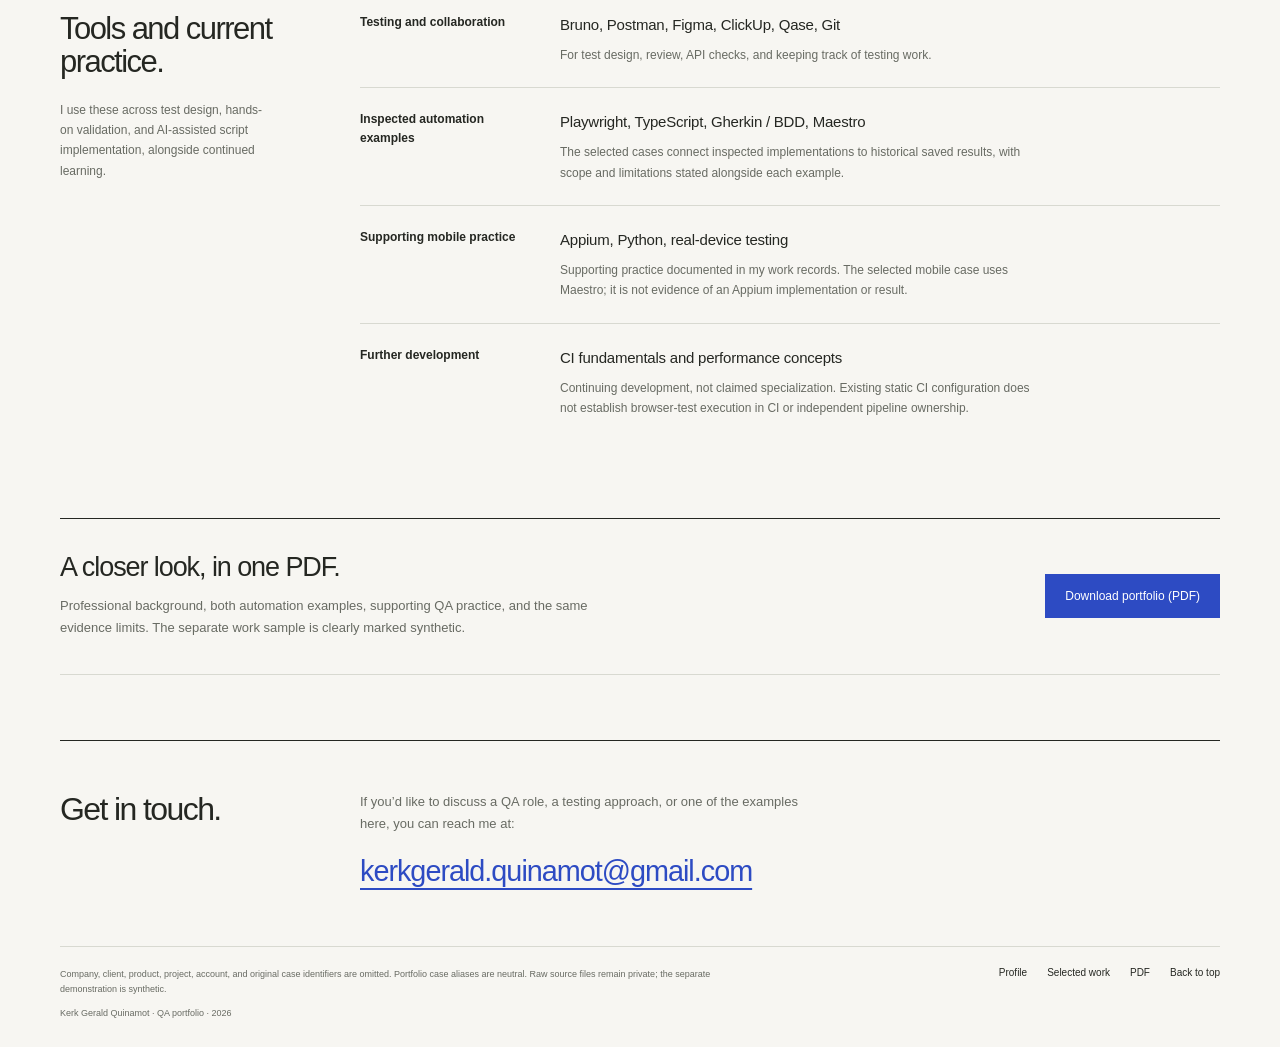
==== commit 63214fad: "Clarify QA career timeline" ====
--- a/index.html
+++ b/index.html
@@ -24,7 +24,7 @@
   <header class="topbar"><div class="nav wrap"><a class="brand" href="#top" aria-label="Kerk Gerald Quinamot, back to top">kq.</a><button class="nav-toggle" type="button" aria-expanded="false" aria-controls="nav-links">Menu</button><nav class="nav-links" id="nav-links" aria-label="Main navigation"><a href="#profile">Profile</a><a href="#contributions">What I do</a><a href="#work">Selected work</a><a href="#evidence">Sample artifacts</a><a href="#contact" class="contact-link">Contact</a></nav></div></header>
   <main id="main">
     <section id="top" class="hero wrap"><div class="hero-meta"><p>QA / Portfolio</p><p>CTFL · Web · iOS · Android</p></div><div class="hero-grid"><div><h1>Kerk Gerald<br>Quinamot<span>.</span></h1><p class="role">Senior QA Engineer</p><p class="specialty">Test design · Hands-on testing · Web &amp; mobile automation</p></div><div class="hero-side"><p class="hero-intro">I lead QA work from requirements review to hands-on validation, connecting reviewed test cases to web and mobile automation. I check what the tests actually prove and make the remaining risks clear.</p><div class="hero-links"><a class="text-link" href="#work">View automation examples</a><a class="text-link" href="Kerk-Quinamot-QA-Portfolio.pdf" download>Download portfolio (PDF)</a></div></div></div><div class="hero-foot"><p><span>My role:</span> QA leadership, test design, and hands-on validation.</p><p>Playwright / TypeScript · Maestro<br>Specific cases, saved results, and clear limits below.</p></div></section>
-    <section class="section profile wrap" id="profile"><div class="profile-grid"><div class="profile-copy"><h2>Professional background.</h2><p>My background includes progression through Software Test Engineer I-IV roles, a Certified Tester Foundation Level (CTFL) credential, and a degree in Information Technology. Earlier teaching experience also informs how I explain testing concepts and develop learning material.</p><p>My recent practice combines QA leadership, requirements review, hands-on web and mobile testing, and automation review. I work through expected behavior, edge cases, defects, and release risk, while keeping the test case connected to its implementation and result.</p></div><dl class="profile-facts"><div><dt>Certification</dt><dd>Certified Tester Foundation Level (CTFL), 2020</dd></div><div><dt>Education</dt><dd>Bachelor of Science, Information Technology, 2013</dd></div><div><dt>Career foundation</dt><dd>Software Test Engineer I-IV, 2014-2021</dd></div><div><dt>Earlier experience</dt><dd>Guest Lecturer, 2013-2014</dd></div><div><dt>Recent practice</dt><dd>QA leadership, hands-on testing, and automation review</dd></div></dl></div></section>
+    <section class="section profile wrap" id="profile"><div class="profile-grid"><div class="profile-copy"><h2>Professional background.</h2><p>Since 2014, my QA work has progressed through software testing roles alongside a Certified Tester Foundation Level (CTFL) credential and a degree in Information Technology. Earlier teaching experience also informs how I explain testing concepts and develop learning material.</p><p>My recent practice combines QA leadership, requirements review, hands-on web and mobile testing, and automation review. I work through expected behavior, edge cases, defects, and release risk, while keeping the test case connected to its implementation and result.</p></div><dl class="profile-facts"><div><dt>Certification</dt><dd>Certified Tester Foundation Level (CTFL), 2020</dd></div><div><dt>Education</dt><dd>Bachelor of Science, Information Technology, 2013</dd></div><div><dt>Career foundation</dt><dd>Quality Assurance Engineer, 2014-present</dd></div><div><dt>Earlier experience</dt><dd>Guest Lecturer, 2013-2014</dd></div><div><dt>Recent practice</dt><dd>QA leadership, hands-on testing, and automation review</dd></div></dl></div></section>
     <section class="section contributions wrap" id="contributions"><div class="contribution-intro"><h2>Where I contribute.</h2><p>I work with product and engineering teams across test planning, hands-on validation, and improvements to the way QA work is done.</p></div><div class="contribution-grid"><article class="contribution"><h3>Test design and risk</h3><p>Challenge unclear acceptance criteria, work through edge cases, and define traceable cases with meaningful expected results.</p></article><article class="contribution"><h3>Web and mobile quality</h3><p>Test behavior hands-on, identify automation candidates, and review whether scripts and results match the test intent.</p></article><article class="contribution"><h3>QA leadership and learning</h3><p>Make testing decisions and release risks clear. Develop reusable review workflows and practical API learning material.</p></article></div></section>
     <section class="section work wrap" id="work"><div class="split"><aside class="section-aside"><h2>Selected testing work.</h2><p>Web and mobile automation, followed by supporting QA practice. My contribution, the evidence, and its limits are made explicit.</p></aside><div><div class="work-intro"><p>I lead the QA work, review AI output, and perform hands-on testing. AI assists with preparation and script implementation. My contribution is QA direction, test review, and hands-on validation - not sole authorship of the scripts or frameworks.</p><p class="evidence-note">Evidence below comes from inspected test cases, implementations, and saved reports. Results are historical, not fresh runs or suite-wide pass claims. Source code and raw reports remain private.</p></div><div id="automation"><article class="project automation-case" id="web-automation"><p class="project-category">WEB AUTOMATION / PLAYWRIGHT + TYPESCRIPT <span class="case-alias">WEB-01</span></p><h3>Keeping a web test traceable, from case to result.</h3><p class="project-summary">A web-admin workflow connects a reviewed sign-in-form case to a readable BDD scenario, TypeScript assertions, and a matching saved result.</p><dl class="deliverable-facts"><div><dt>My role</dt><dd>Led QA direction and case review; reviewed AI-assisted scripts and performed hands-on testing.</dd></div></dl><div class="project-status"><strong>Matching saved result</strong><p>The matching saved result records Pass for this case.</p><p class="result-limit">This is a historical result, not verification of the current build or the whole suite. A separate archived HTML report belongs to a different, mixed-outcome run and is not combined with this result.</p></div><details><summary>Trace the case, checks, and evidence</summary><div class="project-detail"><div class="case-field"><h4>Problem</h4><p>When cases, scripts, and reports drift apart, a passing result can be hard to interpret. The selected example keeps the expected behavior identifiable through each stage.</p></div><div class="case-field"><h4>Source test case</h4><p>The selected case appears in the full case CSV and a lean flow CSV. Its steps and expected result describe the required sign-in controls being visible.</p></div><div class="case-field"><h4>Automation candidate</h4><p>Generated cases are reviewed and selected for automation. This case has a corresponding automated scenario; its individual selection rationale was not recorded in the inspected files.</p></div><div class="case-field"><h4>Implementation and assertions</h4><p>A Gherkin scenario invokes TypeScript step definitions. Page objects provide role- and label-based locators; the step definitions assert that the required form controls are visible.</p></div><div class="case-field"><h4>Evidence reviewed</h4><ul class="evidence-list"><li>Source test-case row and matching BDD scenario.</li><li>Corresponding step definitions, assertions, and page-object locators.</li><li>Saved workbook row matching the case title, steps, and expected result.</li></ul></div><p class="principle">The useful result is not just Pass: it is a result tied to a known case and an assertion that matches its intent.</p></div></details></article><article class="project automation-case" id="mobile-automation"><p class="project-category">MOBILE AUTOMATION / MAESTRO <span class="case-alias">MOBILE-01</span></p><h3>Checking what a passing mobile flow actually proves.</h3><p class="project-summary">A candidate register maps generated cases to platform-specific flows. A required-field example shows why the assertion matters as much as the execution status.</p><dl class="deliverable-facts"><div><dt>My role</dt><dd>Led QA work, reviewed automation candidates and agent output, and performed hands-on validation.</dd></div></dl><div class="project-status"><strong>Assertion scope matters</strong><p>The saved Android retry passes its implemented navigation checks.</p><p class="result-limit">The Android checks do not directly prove the original disabled-button property, so the full expected result remains unverified there. A matching iOS execution was not reviewed. No current-build or cross-platform pass is claimed.</p></div><details><summary>Trace the case, checks, and evidence</summary><div class="project-detail"><div class="case-field"><h4>Problem</h4><p>The same expected behavior can be implemented differently on iOS and Android. Those checks need to be reviewed before treating the platform results as equivalent.</p></div><div class="case-field"><h4>Source test case</h4><p>The flow header and candidate register identify a required-field case: the action button should remain disabled while the field is empty. The original master test-case export was not part of the inspected evidence chain.</p></div><div class="case-field"><h4>Automation candidate</h4><p>The register explicitly separates candidates ready now, candidates needing setup, and manual-only work. The selected case is marked ready for automation.</p></div><div class="case-field"><h4>Implementation and assertions</h4><p>The iOS flow directly checks that the button is disabled. The Android flow taps the button and checks that specified next screens do not appear. These are different assertions and are not presented as equivalent proof.</p></div><div class="case-field"><h4>Evidence reviewed</h4><ul class="evidence-list"><li>Candidate classification and identifiable case intent in the flow header.</li><li>Separate iOS and Android Maestro flows with inspected assertions.</li><li>Saved Android failure, retry report, and matching completed assertion records.</li></ul></div><p class="principle">A green flow is not enough if the assertions prove a different behavior from the original case.</p></div></details></article></div><h3 class="supporting-label">Beyond automation.</h3><article class="project" id="story-requirements"><p class="project-category">DOCUMENTED PRACTICE / REQUIREMENTS</p><h3>Acceptance-criteria review and change verification</h3><p class="project-summary">A review process for identifying ambiguity, assigning clarification owners, and rechecking findings when the acceptance criteria change. I connect the review decisions to the cases that depend on them.</p><dl class="deliverable-facts"><div><dt>My role</dt><dd>Test design, requirements review, and verification</dd></div><div><dt>Deliverables</dt><dd>AC review findings, clarification records, BDD test cases, change-verification notes.</dd></div></dl><details><summary>Approach and contribution</summary><div class="project-detail"><h4>Problem</h4><p>A requirement can look complete while leaving critical behavior undecided. Later edits can also invalidate a finding or break the link between a scenario and its tests.</p><h4>My contribution</h4><ul class="contribution-list"><li>Review criteria and design material before generating test cases.</li><li>Assign clarification owners and distinguish blocking findings from advisory notes.</li><li>Revisit earlier findings when criteria change, preserving their identifiers and recording the decision.</li><li>Write BDD-style cases with traceability and visible execution dependencies.</li></ul><p class="principle">When behavior is unclear, I ask for a decision before treating it as an expected result.</p></div></details><p class="evidence-status">Documented practice. A specific redacted finding-to-change-to-result case is not included; no defect-prevention or productivity metric is claimed.</p></article><article class="project" id="story-platforms"><p class="project-category">DOCUMENTED PRACTICE / MOBILE &amp; RELEASE</p><h3>iOS and Android design-to-build reviews</h3><p class="project-summary">Platform comparisons that check the design against each build and distinguish defects from native behavior or an outdated reference. I combine the comparisons with release checks and fix-verification evidence.</p><dl class="deliverable-facts"><div><dt>My role</dt><dd>Hands-on testing, review, and defect verification</dd></div><div><dt>Deliverables</dt><dd>Platform comparison notes, risk-based release checklists, reproducibility records, fix-verification evidence.</dd></div></dl><details><summary>Approach and contribution</summary><div class="project-detail"><h4>Problem</h4><p>A matching screen is only one part of quality. Platform conventions, existing user state, stale content, and failed connections can change the experience.</p><h4>My contribution</h4><ul class="contribution-list"><li>Compare design to iOS, design to Android, and behavior across platforms.</li><li>Distinguish expected native behavior and stale design references from defects.</li><li>Plan checks that require an upgrade from the previous build rather than a fresh install.</li><li>Use network-failure scenarios and confirm expected behavior when re-verifying a fix.</li></ul><p class="principle">I record what was checked on each platform and verify a fix against the expected behavior.</p></div></details><p class="evidence-status">Documented practice. A result-verified release or comparison case is not included; results are not inferred from one platform to another.</p></article></div></div></section>
     <section class="section sample" id="evidence"><div class="wrap"><div class="section-heading"><h2>What my test work looks like.</h2><div><p>This display-name feature is made up for the portfolio. It shows the questions I ask and how I turn a requirement into test cases and a useful bug report.</p><div class="sample-note">SYNTHETIC EXAMPLE · NO CLIENT DATA OR PRODUCTION RESULTS</div></div></div><div class="demo-shell"><div class="demo-tabs" role="tablist" aria-label="Sample artifact type"><button id="tab-review" role="tab" aria-selected="true" aria-controls="panel-review" tabindex="0">Questions</button><button id="tab-tests" role="tab" aria-selected="false" aria-controls="panel-tests" tabindex="-1">Test cases</button><button id="tab-defect" role="tab" aria-selected="false" aria-controls="panel-defect" tabindex="-1">Bug report</button></div><section class="demo-panel" id="panel-review" role="tabpanel" aria-labelledby="tab-review"><h3>Edit a display name</h3><div class="requirement"><strong>The example requirement</strong>A signed-in user can update their display name. Leading and trailing spaces are trimmed before validation. The saved name must contain 1 to 50 characters and remain visible after a page reload. An invalid name must not replace the saved value.</div><div class="question"><h4>Character counting</h4><div><p>How are emoji and combined Unicode characters counted?</p><p class="why">The boundary can change across browser and server implementations.</p></div></div><div class="question"><h4>Failed save</h4><div><p>What message and retry behavior are expected when the save request fails?</p><p class="why">The requirement defines validation failure but leaves network failure undecided.</p></div></div><div class="question"><h4>Concurrent edits</h4><div><p>What should happen when the same profile is edited in two sessions?</p><p class="why">A later save may overwrite a value without the user realizing it.</p></div></div></section><section class="demo-panel" id="panel-tests" role="tabpanel" aria-labelledby="tab-tests" hidden><h3>From the requirement to the cases.</h3><p class="muted" style="font-size:12px;line-height:1.7;margin-bottom:20px">These cases cover the defined behavior. I would settle the network-failure and Unicode questions before adding expectations for them.</p><div class="table-scroll"><table><thead><tr><th>Case</th><th>Focus</th><th>Input</th><th>Expected result</th></tr></thead><tbody><tr><td>TC-01</td><td>Positive</td><td>A valid new name</td><td>Saved name remains after reload.</td></tr><tr><td>TC-02</td><td>Lower boundary</td><td>One character</td><td>Name is accepted and persists.</td></tr><tr><td>TC-03</td><td>Upper boundary</td><td>Exactly 50 ASCII characters</td><td>Name is accepted and persists.</td></tr><tr><td>TC-04</td><td>Negative</td><td>51 ASCII characters</td><td>New value is rejected; saved name is unchanged.</td></tr><tr><td>TC-05</td><td>Normalization</td><td>Spaces only</td><td>Trimmed value is empty; saved name is unchanged.</td></tr></tbody></table></div><p class="label" style="margin:25px 0 13px">One case, written in BDD form</p><pre class="bdd">Given a saved display name exists
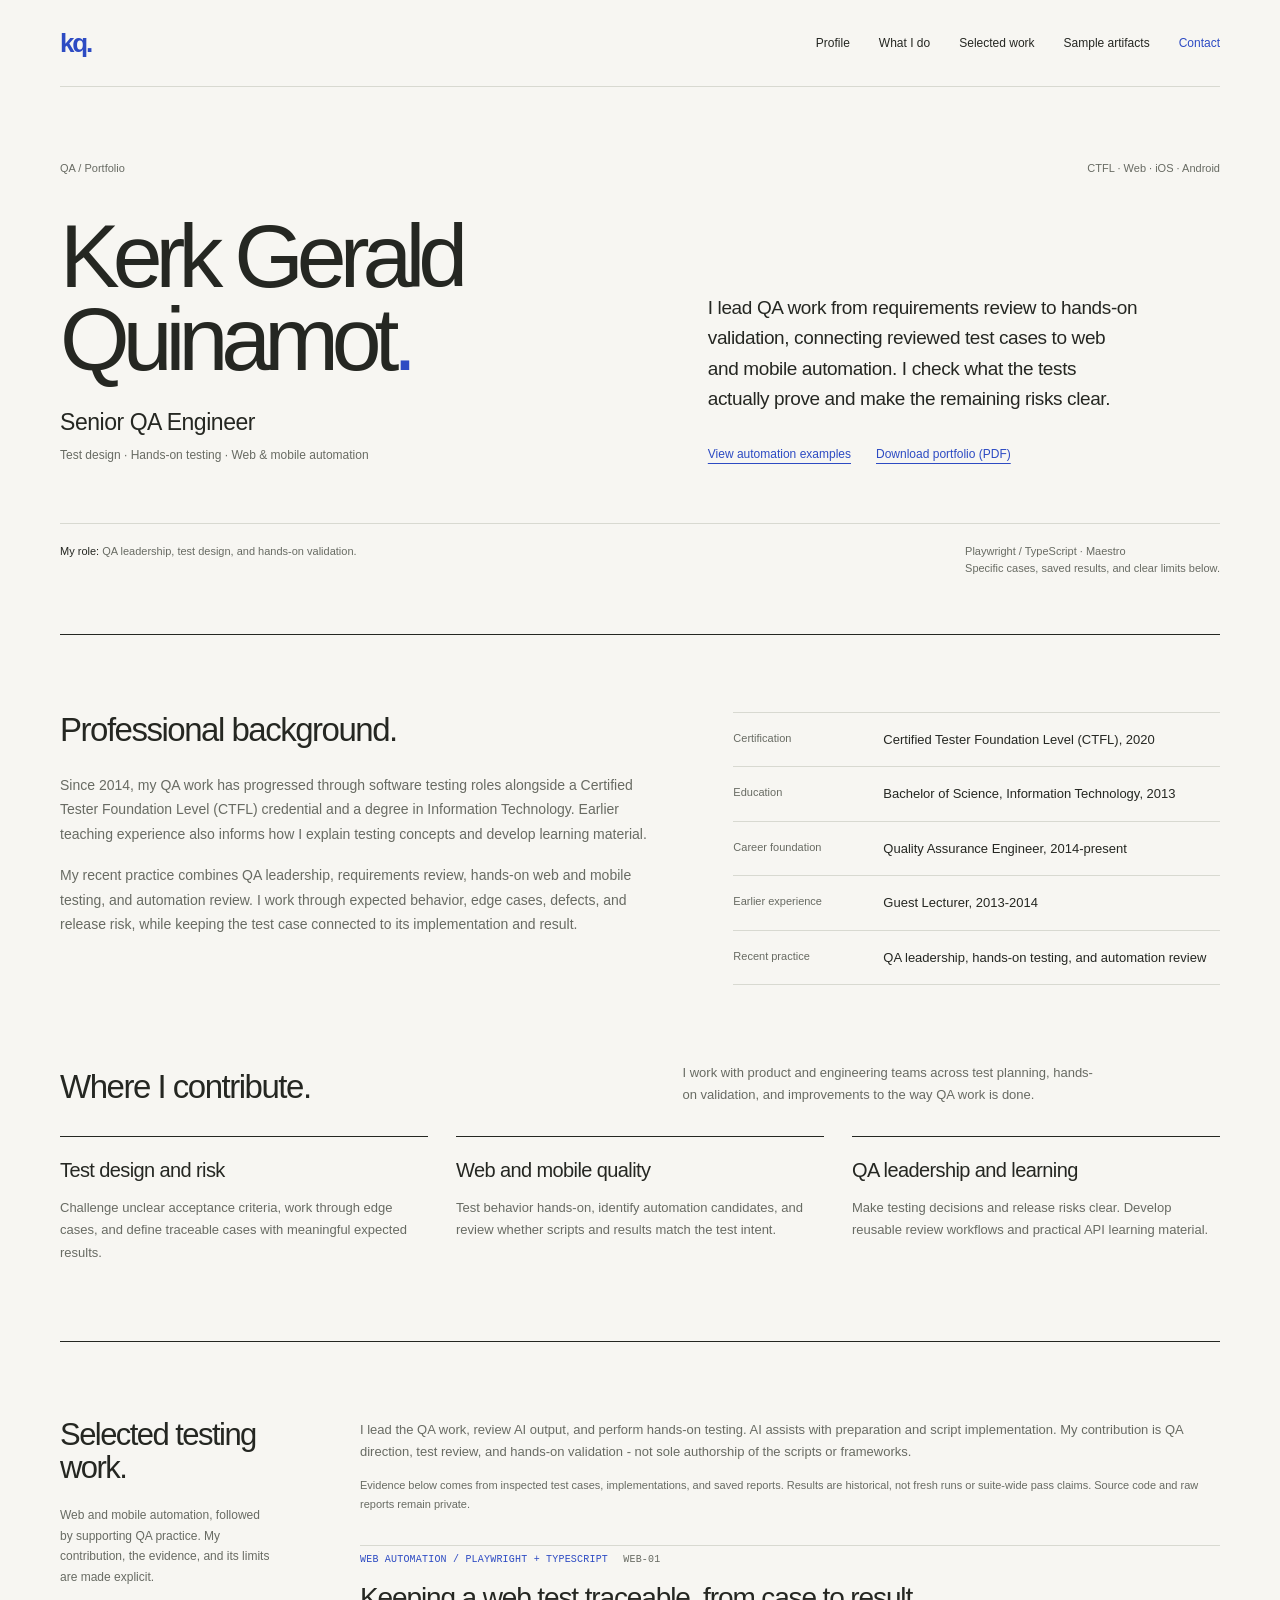
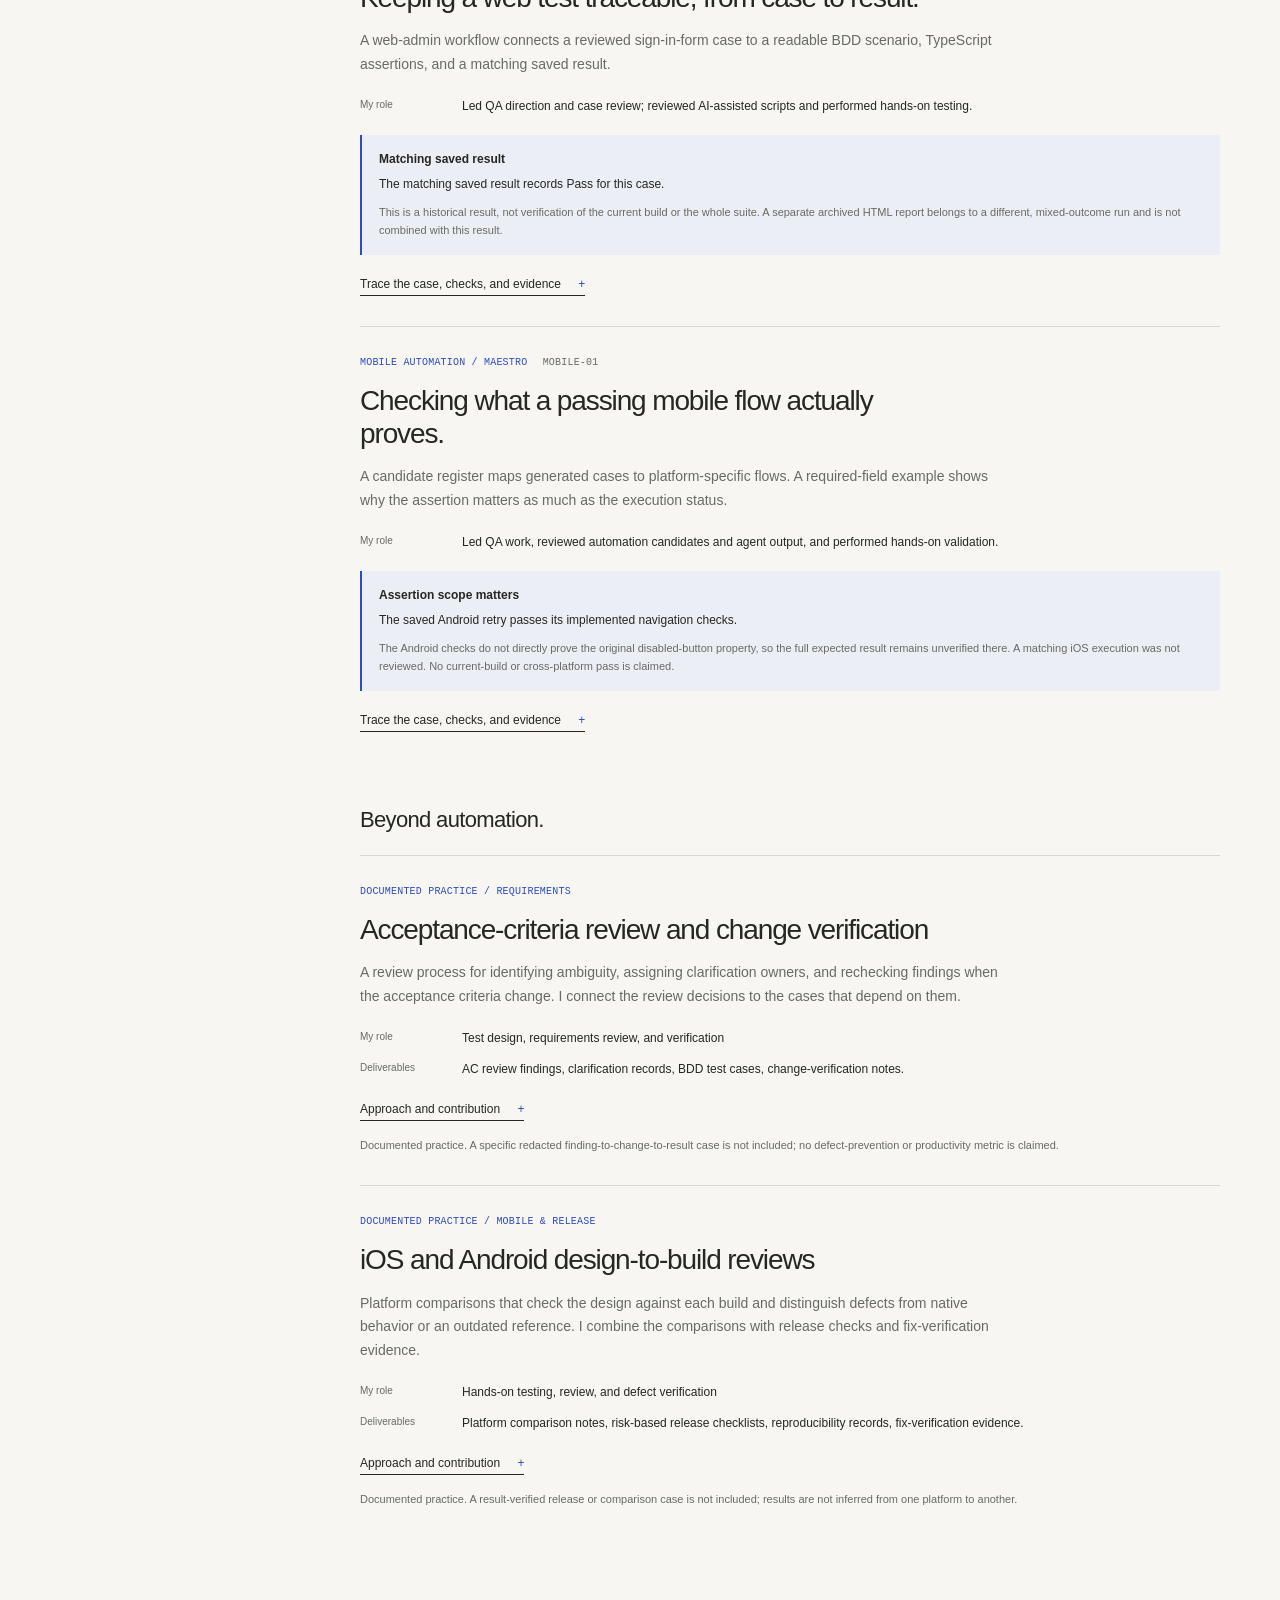
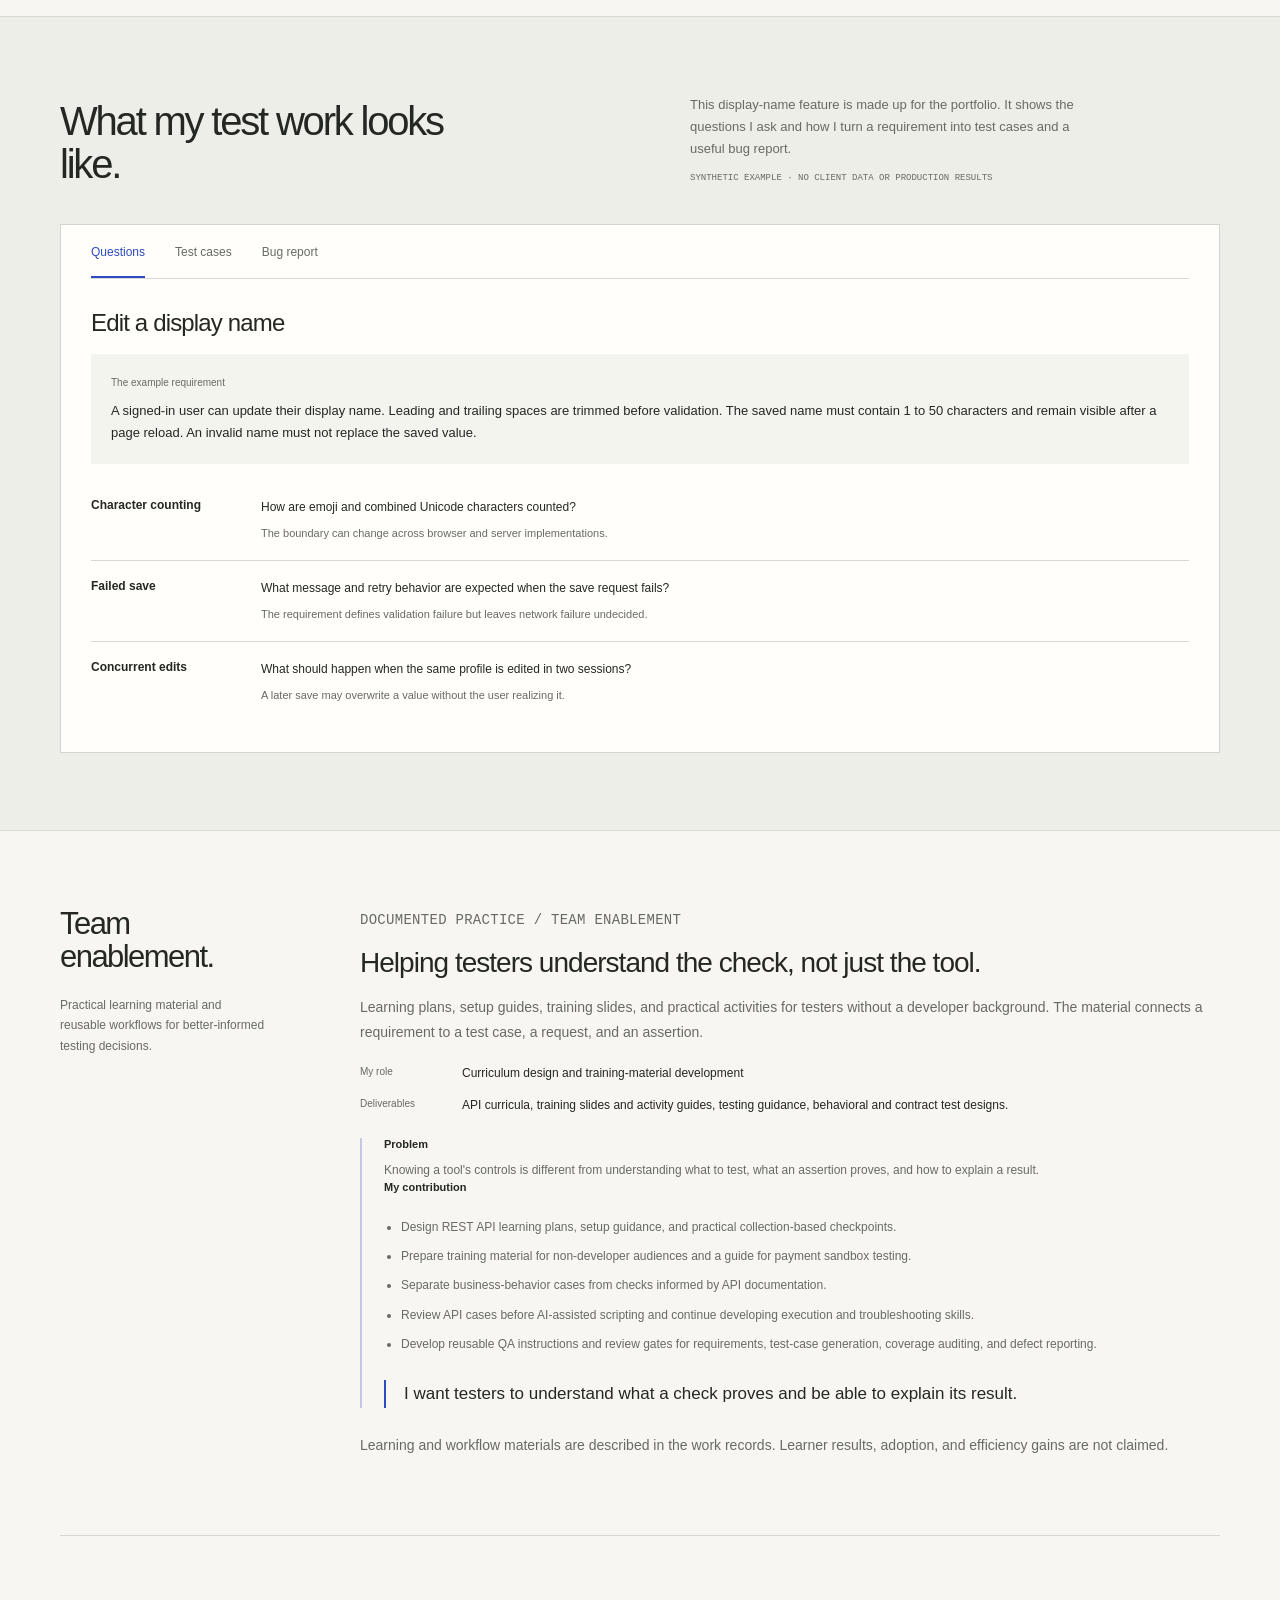
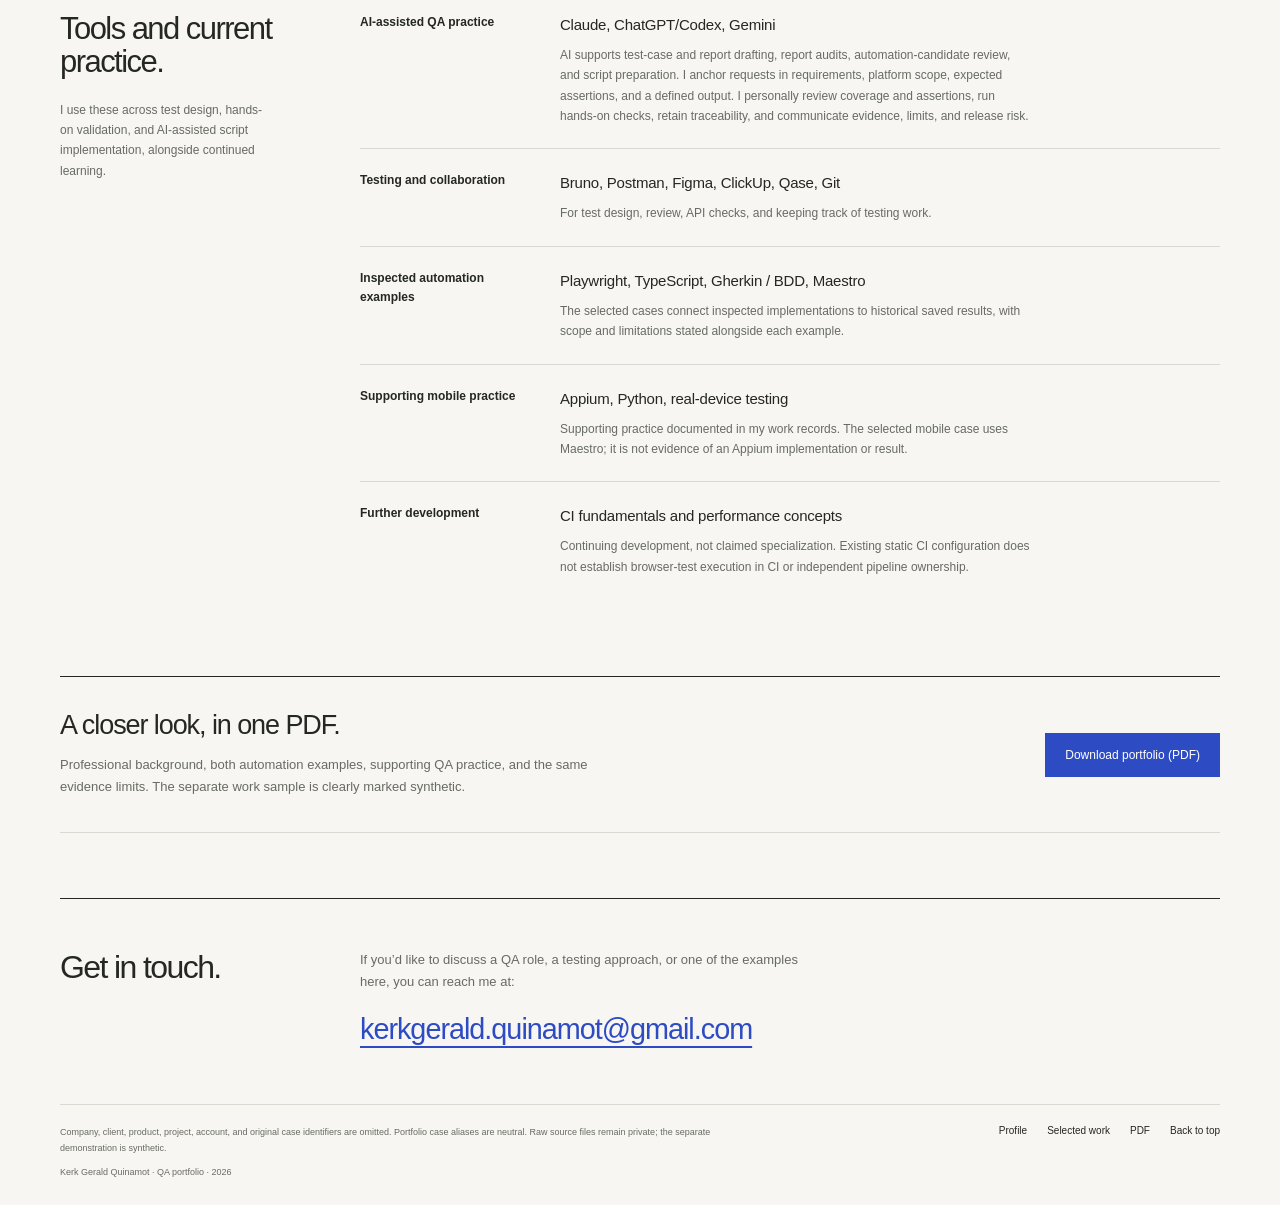
==== commit 2bf57101: "Add AI-assisted QA practice" ====
--- a/index.html
+++ b/index.html
@@ -33,7 +33,7 @@
 Then the new value is rejected
 And the previously saved name remains after reload</pre></section><section class="demo-panel" id="panel-defect" role="tabpanel" aria-labelledby="tab-defect" hidden><h3>A report someone can reproduce.</h3><p class="report-title">Saved display name reverts after page reload</p><div class="report-field"><strong>environment</strong><p>Synthetic web build / test account / browser and version recorded with evidence</p></div><div class="report-field"><strong>steps</strong><p>1. Record the current name. 2. Save a valid different name. 3. Reload the page.</p></div><div class="report-field"><strong>expected</strong><p>The updated name remains visible after reload.</p></div><div class="report-field"><strong>actual</strong><p>The previously saved name is displayed after reload.</p></div><div class="report-field"><strong>evidence</strong><p>Before-and-after capture, sanitized request/response evidence, build identifier, and reproduction frequency.</p></div><div class="report-field"><strong>triage</strong><p>Describe the persistence impact and establish affected scope before proposing severity and priority.</p></div><p class="sample-note" style="margin-top:20px">Fictional example. This was not observed in a client product.</p></section></div></div></section>
     <section class="section wrap" id="practice"><div class="split"><aside class="section-aside"><h2>Team enablement.</h2><p>Practical learning material and reusable workflows for better-informed testing decisions.</p></aside><div class="team-story" id="team-enablement"><p class="project-category">DOCUMENTED PRACTICE / TEAM ENABLEMENT</p><h3>Helping testers understand the check, not just the tool.</h3><p>Learning plans, setup guides, training slides, and practical activities for testers without a developer background. The material connects a requirement to a test case, a request, and an assertion.</p><dl class="deliverable-facts"><div><dt>My role</dt><dd>Curriculum design and training-material development</dd></div><div><dt>Deliverables</dt><dd>API curricula, training slides and activity guides, testing guidance, behavioral and contract test designs.</dd></div></dl><div class="project-detail"><h4>Problem</h4><p>Knowing a tool&#x27;s controls is different from understanding what to test, what an assertion proves, and how to explain a result.</p><h4>My contribution</h4><ul class="contribution-list"><li>Design REST API learning plans, setup guidance, and practical collection-based checkpoints.</li><li>Prepare training material for non-developer audiences and a guide for payment sandbox testing.</li><li>Separate business-behavior cases from checks informed by API documentation.</li><li>Review API cases before AI-assisted scripting and continue developing execution and troubleshooting skills.</li><li>Develop reusable QA instructions and review gates for requirements, test-case generation, coverage auditing, and defect reporting.</li></ul><p class="principle">I want testers to understand what a check proves and be able to explain its result.</p></div><p class="evidence-status">Learning and workflow materials are described in the work records. Learner results, adoption, and efficiency gains are not claimed.</p></div></div></section>
-    <section class="section toolkit-section wrap" id="toolkit"><div class="split"><aside class="section-aside"><h2>Tools and current practice.</h2><p>I use these across test design, hands-on validation, and AI-assisted script implementation, alongside continued learning.</p></aside><div><article class="tool-group"><h3>Testing and collaboration</h3><div><h4>Bruno, Postman, Figma, ClickUp, Qase, Git</h4><p>For test design, review, API checks, and keeping track of testing work.</p></div></article><article class="tool-group"><h3>Inspected automation examples</h3><div><h4>Playwright, TypeScript, Gherkin / BDD, Maestro</h4><p>The selected cases connect inspected implementations to historical saved results, with scope and limitations stated alongside each example.</p></div></article><article class="tool-group"><h3>Supporting mobile practice</h3><div><h4>Appium, Python, real-device testing</h4><p>Supporting practice documented in my work records. The selected mobile case uses Maestro; it is not evidence of an Appium implementation or result.</p></div></article><article class="tool-group"><h3>Further development</h3><div><h4>CI fundamentals and performance concepts</h4><p>Continuing development, not claimed specialization. Existing static CI configuration does not establish browser-test execution in CI or independent pipeline ownership.</p></div></article></div></div></section>
+    <section class="section toolkit-section wrap" id="toolkit"><div class="split"><aside class="section-aside"><h2>Tools and current practice.</h2><p>I use these across test design, hands-on validation, and AI-assisted script implementation, alongside continued learning.</p></aside><div><article class="tool-group"><h3>AI-assisted QA practice</h3><div><h4>Claude, ChatGPT/Codex, Gemini</h4><p>AI supports test-case and report drafting, report audits, automation-candidate review, and script preparation. I anchor requests in requirements, platform scope, expected assertions, and a defined output. I personally review coverage and assertions, run hands-on checks, retain traceability, and communicate evidence, limits, and release risk.</p></div></article><article class="tool-group"><h3>Testing and collaboration</h3><div><h4>Bruno, Postman, Figma, ClickUp, Qase, Git</h4><p>For test design, review, API checks, and keeping track of testing work.</p></div></article><article class="tool-group"><h3>Inspected automation examples</h3><div><h4>Playwright, TypeScript, Gherkin / BDD, Maestro</h4><p>The selected cases connect inspected implementations to historical saved results, with scope and limitations stated alongside each example.</p></div></article><article class="tool-group"><h3>Supporting mobile practice</h3><div><h4>Appium, Python, real-device testing</h4><p>Supporting practice documented in my work records. The selected mobile case uses Maestro; it is not evidence of an Appium implementation or result.</p></div></article><article class="tool-group"><h3>Further development</h3><div><h4>CI fundamentals and performance concepts</h4><p>Continuing development, not claimed specialization. Existing static CI configuration does not establish browser-test execution in CI or independent pipeline ownership.</p></div></article></div></div></section>
     <section class="download-strip wrap" id="portfolio-download"><div><h2>A closer look, in one PDF.</h2><p>Professional background, both automation examples, supporting QA practice, and the same evidence limits. The separate work sample is clearly marked synthetic.</p></div><a class="download-link" href="Kerk-Quinamot-QA-Portfolio.pdf" download>Download portfolio (PDF)</a></section>
     <section class="contact wrap" id="contact"><h2>Get in touch.</h2><div><p>If you’d like to discuss a QA role, a testing approach, or one of the examples here, you can reach me at:</p><a class="email" href="mailto:kerkgerald.quinamot@gmail.com">kerkgerald.quinamot@gmail.com</a></div></section>
   </main>
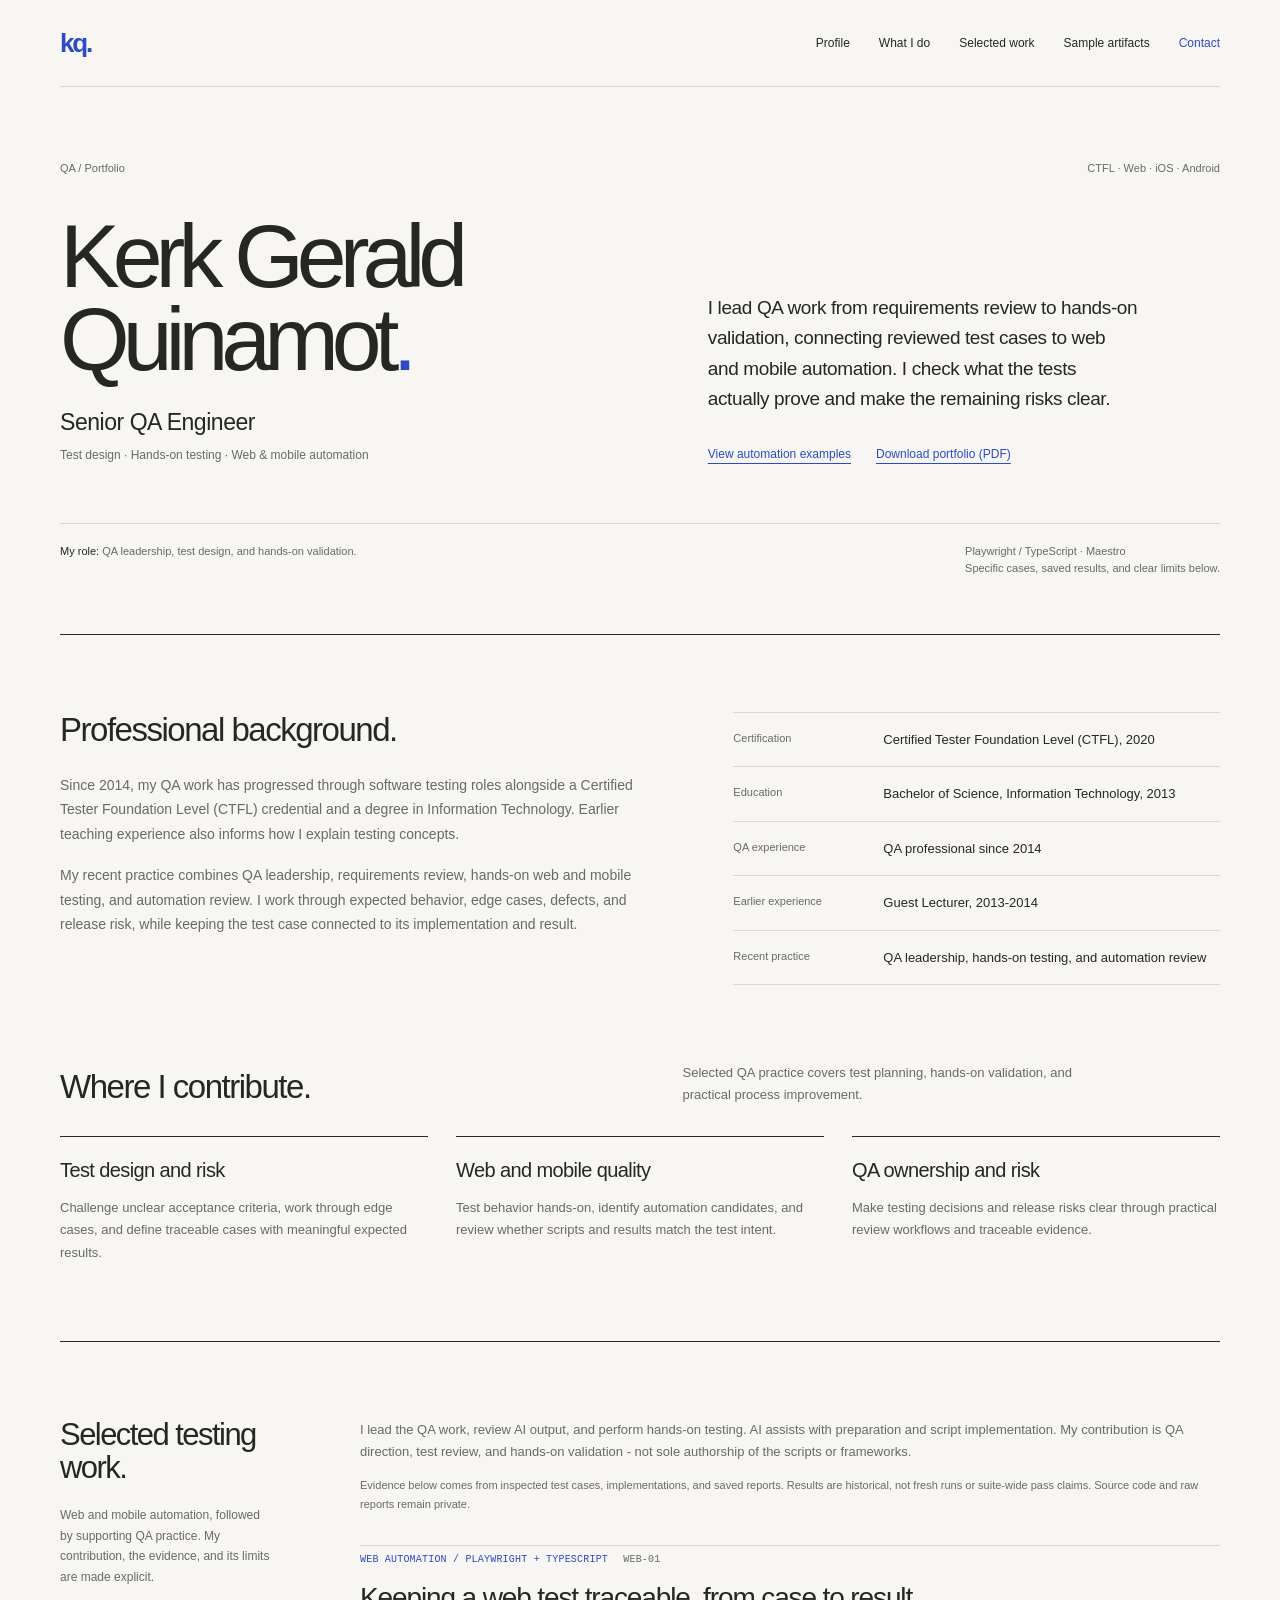
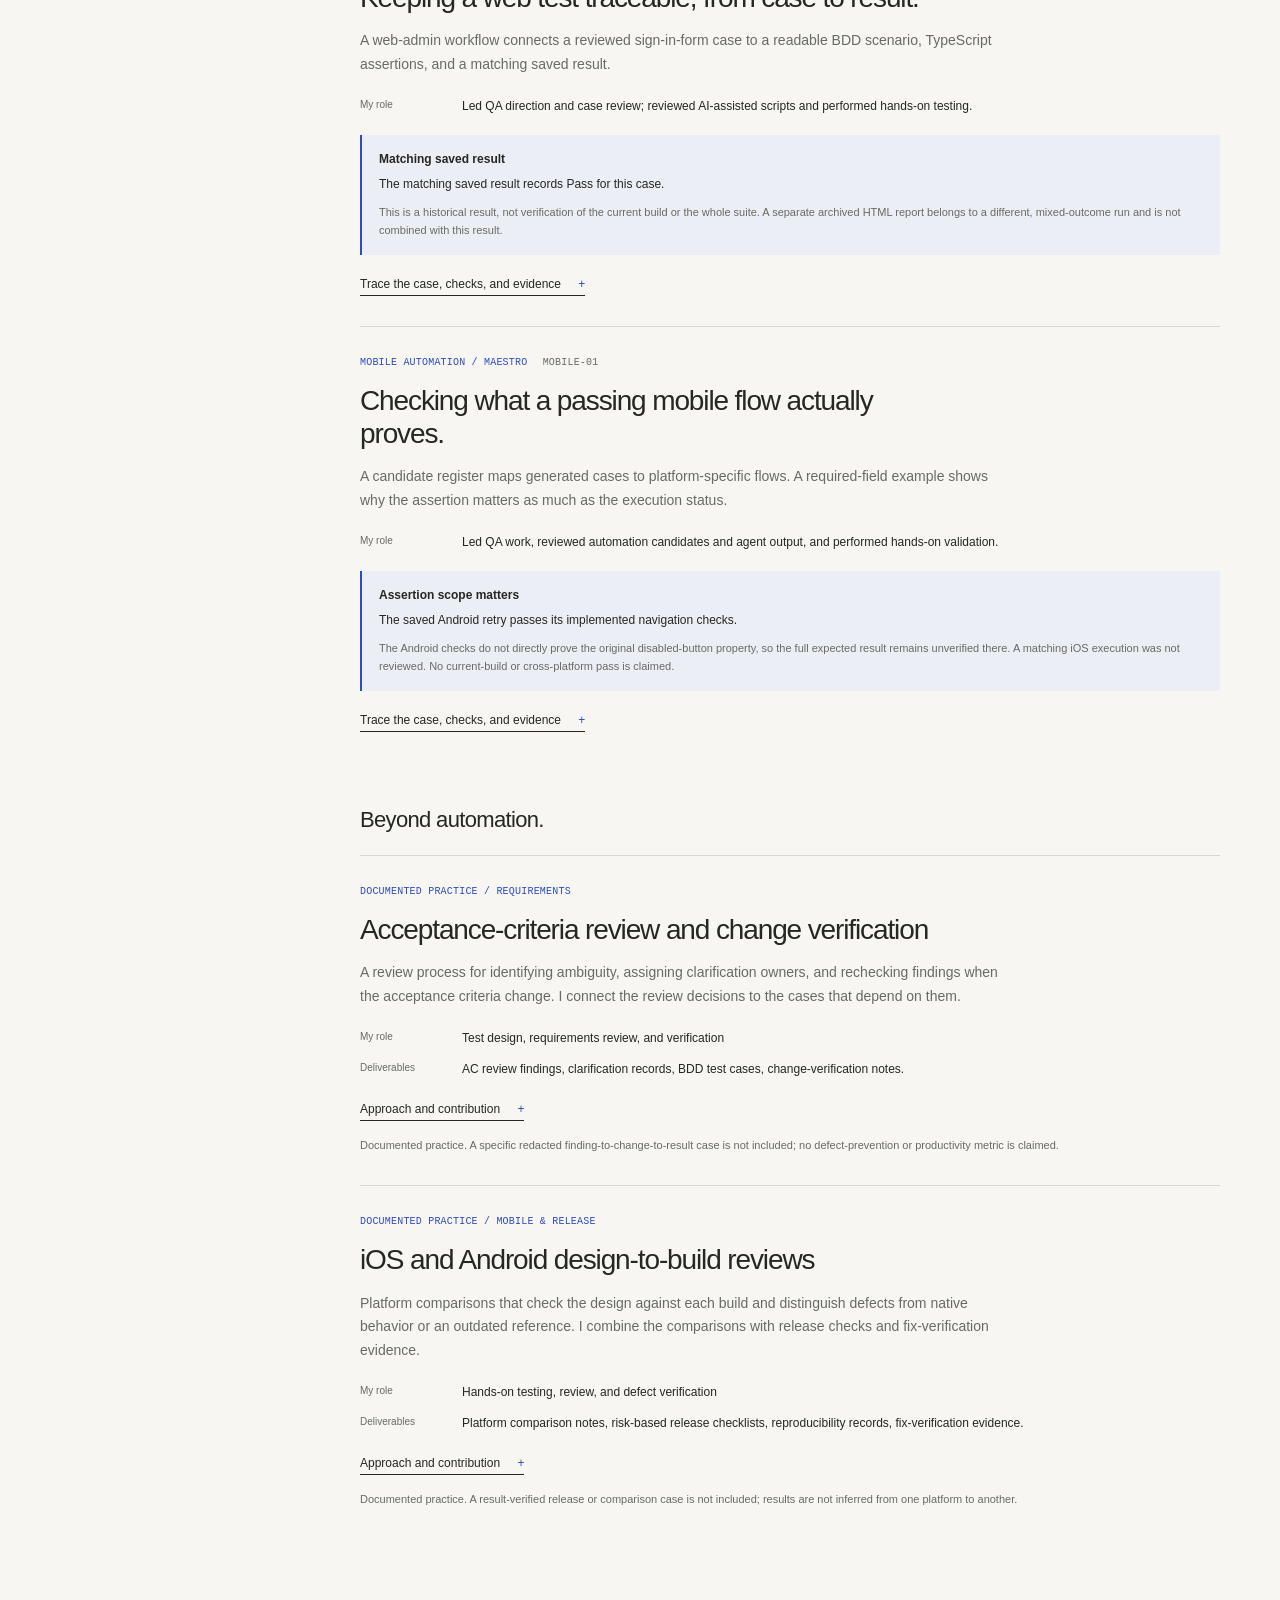
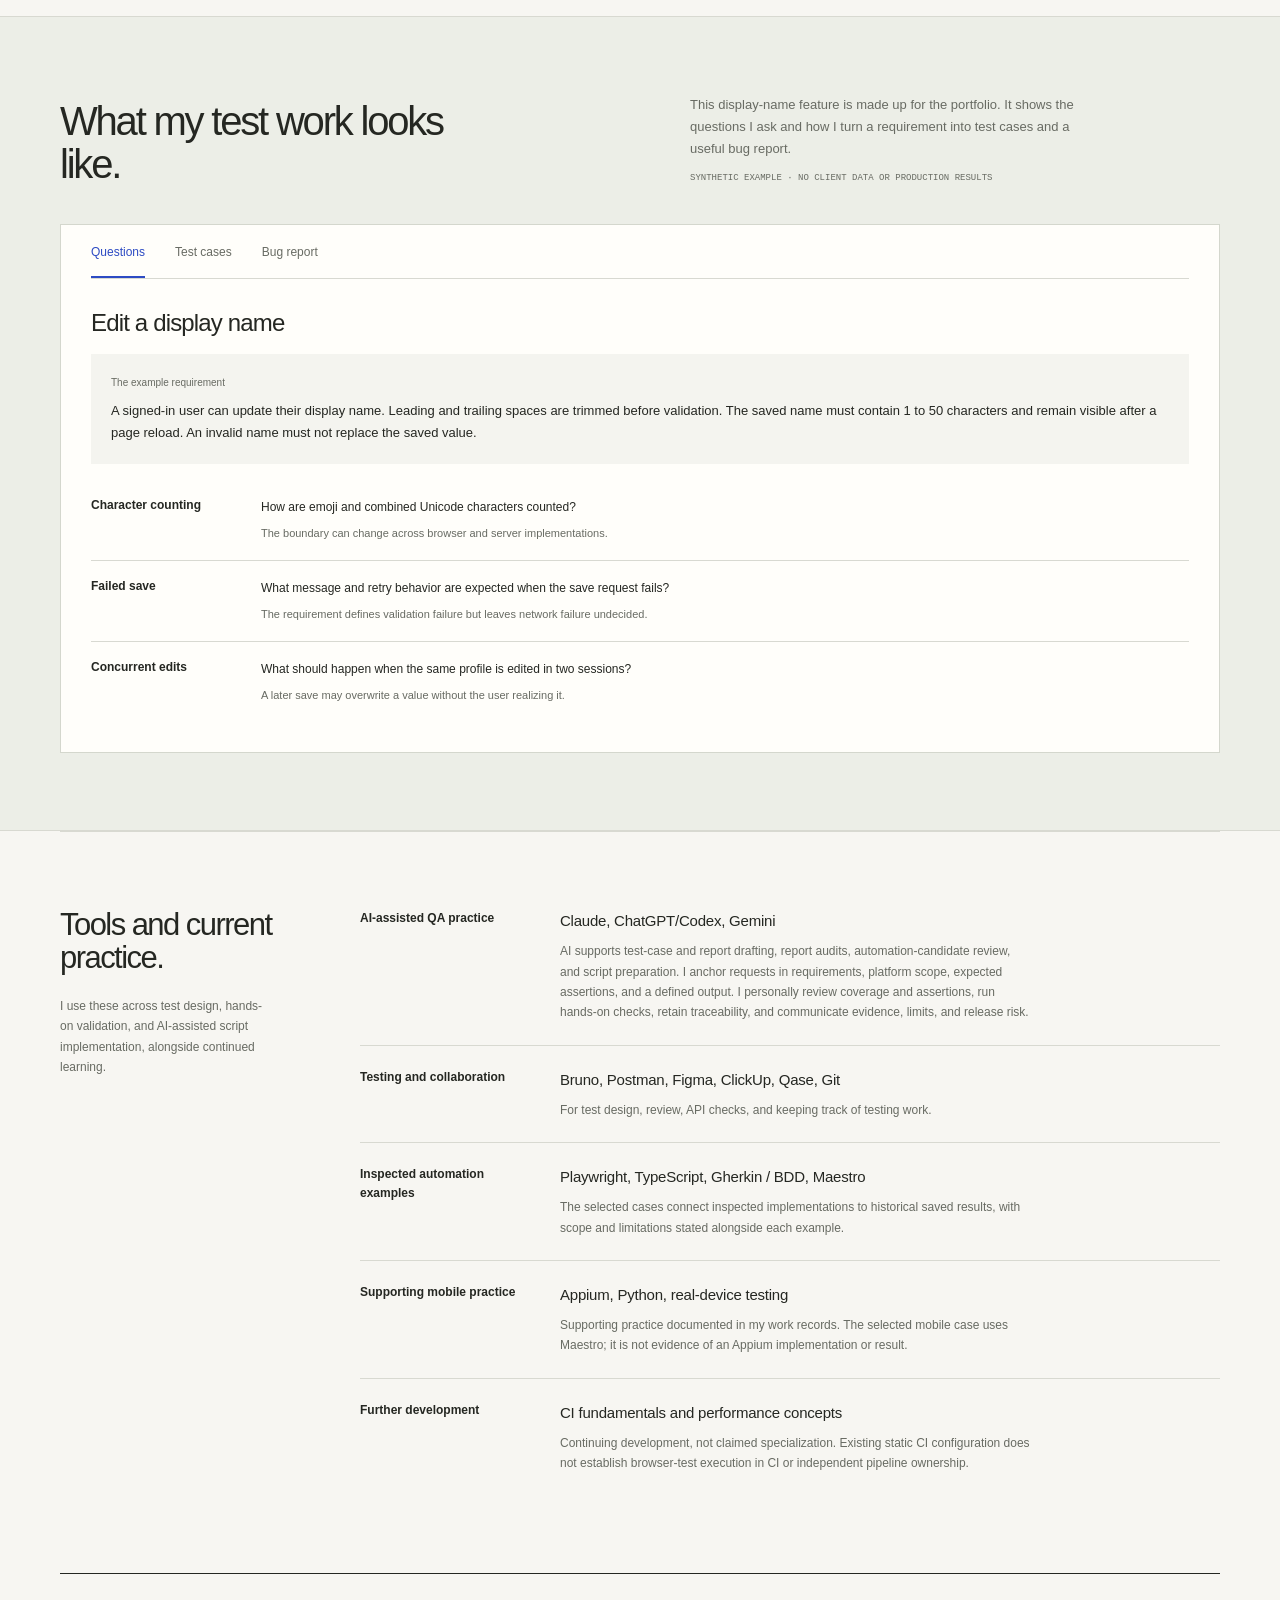
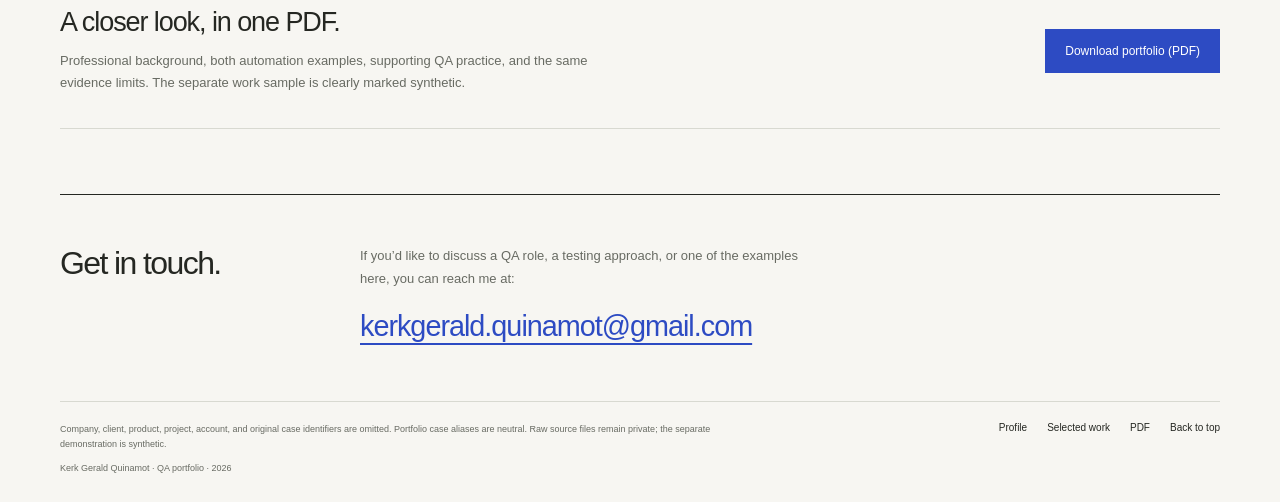
==== commit 696660bb: "Remove team enablement from public portfolio" ====
--- a/index.html
+++ b/index.html
@@ -24,15 +24,14 @@
   <header class="topbar"><div class="nav wrap"><a class="brand" href="#top" aria-label="Kerk Gerald Quinamot, back to top">kq.</a><button class="nav-toggle" type="button" aria-expanded="false" aria-controls="nav-links">Menu</button><nav class="nav-links" id="nav-links" aria-label="Main navigation"><a href="#profile">Profile</a><a href="#contributions">What I do</a><a href="#work">Selected work</a><a href="#evidence">Sample artifacts</a><a href="#contact" class="contact-link">Contact</a></nav></div></header>
   <main id="main">
     <section id="top" class="hero wrap"><div class="hero-meta"><p>QA / Portfolio</p><p>CTFL · Web · iOS · Android</p></div><div class="hero-grid"><div><h1>Kerk Gerald<br>Quinamot<span>.</span></h1><p class="role">Senior QA Engineer</p><p class="specialty">Test design · Hands-on testing · Web &amp; mobile automation</p></div><div class="hero-side"><p class="hero-intro">I lead QA work from requirements review to hands-on validation, connecting reviewed test cases to web and mobile automation. I check what the tests actually prove and make the remaining risks clear.</p><div class="hero-links"><a class="text-link" href="#work">View automation examples</a><a class="text-link" href="Kerk-Quinamot-QA-Portfolio.pdf" download>Download portfolio (PDF)</a></div></div></div><div class="hero-foot"><p><span>My role:</span> QA leadership, test design, and hands-on validation.</p><p>Playwright / TypeScript · Maestro<br>Specific cases, saved results, and clear limits below.</p></div></section>
-    <section class="section profile wrap" id="profile"><div class="profile-grid"><div class="profile-copy"><h2>Professional background.</h2><p>Since 2014, my QA work has progressed through software testing roles alongside a Certified Tester Foundation Level (CTFL) credential and a degree in Information Technology. Earlier teaching experience also informs how I explain testing concepts and develop learning material.</p><p>My recent practice combines QA leadership, requirements review, hands-on web and mobile testing, and automation review. I work through expected behavior, edge cases, defects, and release risk, while keeping the test case connected to its implementation and result.</p></div><dl class="profile-facts"><div><dt>Certification</dt><dd>Certified Tester Foundation Level (CTFL), 2020</dd></div><div><dt>Education</dt><dd>Bachelor of Science, Information Technology, 2013</dd></div><div><dt>Career foundation</dt><dd>Quality Assurance Engineer, 2014-present</dd></div><div><dt>Earlier experience</dt><dd>Guest Lecturer, 2013-2014</dd></div><div><dt>Recent practice</dt><dd>QA leadership, hands-on testing, and automation review</dd></div></dl></div></section>
-    <section class="section contributions wrap" id="contributions"><div class="contribution-intro"><h2>Where I contribute.</h2><p>I work with product and engineering teams across test planning, hands-on validation, and improvements to the way QA work is done.</p></div><div class="contribution-grid"><article class="contribution"><h3>Test design and risk</h3><p>Challenge unclear acceptance criteria, work through edge cases, and define traceable cases with meaningful expected results.</p></article><article class="contribution"><h3>Web and mobile quality</h3><p>Test behavior hands-on, identify automation candidates, and review whether scripts and results match the test intent.</p></article><article class="contribution"><h3>QA leadership and learning</h3><p>Make testing decisions and release risks clear. Develop reusable review workflows and practical API learning material.</p></article></div></section>
+    <section class="section profile wrap" id="profile"><div class="profile-grid"><div class="profile-copy"><h2>Professional background.</h2><p>Since 2014, my QA work has progressed through software testing roles alongside a Certified Tester Foundation Level (CTFL) credential and a degree in Information Technology. Earlier teaching experience also informs how I explain testing concepts.</p><p>My recent practice combines QA leadership, requirements review, hands-on web and mobile testing, and automation review. I work through expected behavior, edge cases, defects, and release risk, while keeping the test case connected to its implementation and result.</p></div><dl class="profile-facts"><div><dt>Certification</dt><dd>Certified Tester Foundation Level (CTFL), 2020</dd></div><div><dt>Education</dt><dd>Bachelor of Science, Information Technology, 2013</dd></div><div><dt>QA experience</dt><dd>QA professional since 2014</dd></div><div><dt>Earlier experience</dt><dd>Guest Lecturer, 2013-2014</dd></div><div><dt>Recent practice</dt><dd>QA leadership, hands-on testing, and automation review</dd></div></dl></div></section>
+    <section class="section contributions wrap" id="contributions"><div class="contribution-intro"><h2>Where I contribute.</h2><p>Selected QA practice covers test planning, hands-on validation, and practical process improvement.</p></div><div class="contribution-grid"><article class="contribution"><h3>Test design and risk</h3><p>Challenge unclear acceptance criteria, work through edge cases, and define traceable cases with meaningful expected results.</p></article><article class="contribution"><h3>Web and mobile quality</h3><p>Test behavior hands-on, identify automation candidates, and review whether scripts and results match the test intent.</p></article><article class="contribution"><h3>QA ownership and risk</h3><p>Make testing decisions and release risks clear through practical review workflows and traceable evidence.</p></article></div></section>
     <section class="section work wrap" id="work"><div class="split"><aside class="section-aside"><h2>Selected testing work.</h2><p>Web and mobile automation, followed by supporting QA practice. My contribution, the evidence, and its limits are made explicit.</p></aside><div><div class="work-intro"><p>I lead the QA work, review AI output, and perform hands-on testing. AI assists with preparation and script implementation. My contribution is QA direction, test review, and hands-on validation - not sole authorship of the scripts or frameworks.</p><p class="evidence-note">Evidence below comes from inspected test cases, implementations, and saved reports. Results are historical, not fresh runs or suite-wide pass claims. Source code and raw reports remain private.</p></div><div id="automation"><article class="project automation-case" id="web-automation"><p class="project-category">WEB AUTOMATION / PLAYWRIGHT + TYPESCRIPT <span class="case-alias">WEB-01</span></p><h3>Keeping a web test traceable, from case to result.</h3><p class="project-summary">A web-admin workflow connects a reviewed sign-in-form case to a readable BDD scenario, TypeScript assertions, and a matching saved result.</p><dl class="deliverable-facts"><div><dt>My role</dt><dd>Led QA direction and case review; reviewed AI-assisted scripts and performed hands-on testing.</dd></div></dl><div class="project-status"><strong>Matching saved result</strong><p>The matching saved result records Pass for this case.</p><p class="result-limit">This is a historical result, not verification of the current build or the whole suite. A separate archived HTML report belongs to a different, mixed-outcome run and is not combined with this result.</p></div><details><summary>Trace the case, checks, and evidence</summary><div class="project-detail"><div class="case-field"><h4>Problem</h4><p>When cases, scripts, and reports drift apart, a passing result can be hard to interpret. The selected example keeps the expected behavior identifiable through each stage.</p></div><div class="case-field"><h4>Source test case</h4><p>The selected case appears in the full case CSV and a lean flow CSV. Its steps and expected result describe the required sign-in controls being visible.</p></div><div class="case-field"><h4>Automation candidate</h4><p>Generated cases are reviewed and selected for automation. This case has a corresponding automated scenario; its individual selection rationale was not recorded in the inspected files.</p></div><div class="case-field"><h4>Implementation and assertions</h4><p>A Gherkin scenario invokes TypeScript step definitions. Page objects provide role- and label-based locators; the step definitions assert that the required form controls are visible.</p></div><div class="case-field"><h4>Evidence reviewed</h4><ul class="evidence-list"><li>Source test-case row and matching BDD scenario.</li><li>Corresponding step definitions, assertions, and page-object locators.</li><li>Saved workbook row matching the case title, steps, and expected result.</li></ul></div><p class="principle">The useful result is not just Pass: it is a result tied to a known case and an assertion that matches its intent.</p></div></details></article><article class="project automation-case" id="mobile-automation"><p class="project-category">MOBILE AUTOMATION / MAESTRO <span class="case-alias">MOBILE-01</span></p><h3>Checking what a passing mobile flow actually proves.</h3><p class="project-summary">A candidate register maps generated cases to platform-specific flows. A required-field example shows why the assertion matters as much as the execution status.</p><dl class="deliverable-facts"><div><dt>My role</dt><dd>Led QA work, reviewed automation candidates and agent output, and performed hands-on validation.</dd></div></dl><div class="project-status"><strong>Assertion scope matters</strong><p>The saved Android retry passes its implemented navigation checks.</p><p class="result-limit">The Android checks do not directly prove the original disabled-button property, so the full expected result remains unverified there. A matching iOS execution was not reviewed. No current-build or cross-platform pass is claimed.</p></div><details><summary>Trace the case, checks, and evidence</summary><div class="project-detail"><div class="case-field"><h4>Problem</h4><p>The same expected behavior can be implemented differently on iOS and Android. Those checks need to be reviewed before treating the platform results as equivalent.</p></div><div class="case-field"><h4>Source test case</h4><p>The flow header and candidate register identify a required-field case: the action button should remain disabled while the field is empty. The original master test-case export was not part of the inspected evidence chain.</p></div><div class="case-field"><h4>Automation candidate</h4><p>The register explicitly separates candidates ready now, candidates needing setup, and manual-only work. The selected case is marked ready for automation.</p></div><div class="case-field"><h4>Implementation and assertions</h4><p>The iOS flow directly checks that the button is disabled. The Android flow taps the button and checks that specified next screens do not appear. These are different assertions and are not presented as equivalent proof.</p></div><div class="case-field"><h4>Evidence reviewed</h4><ul class="evidence-list"><li>Candidate classification and identifiable case intent in the flow header.</li><li>Separate iOS and Android Maestro flows with inspected assertions.</li><li>Saved Android failure, retry report, and matching completed assertion records.</li></ul></div><p class="principle">A green flow is not enough if the assertions prove a different behavior from the original case.</p></div></details></article></div><h3 class="supporting-label">Beyond automation.</h3><article class="project" id="story-requirements"><p class="project-category">DOCUMENTED PRACTICE / REQUIREMENTS</p><h3>Acceptance-criteria review and change verification</h3><p class="project-summary">A review process for identifying ambiguity, assigning clarification owners, and rechecking findings when the acceptance criteria change. I connect the review decisions to the cases that depend on them.</p><dl class="deliverable-facts"><div><dt>My role</dt><dd>Test design, requirements review, and verification</dd></div><div><dt>Deliverables</dt><dd>AC review findings, clarification records, BDD test cases, change-verification notes.</dd></div></dl><details><summary>Approach and contribution</summary><div class="project-detail"><h4>Problem</h4><p>A requirement can look complete while leaving critical behavior undecided. Later edits can also invalidate a finding or break the link between a scenario and its tests.</p><h4>My contribution</h4><ul class="contribution-list"><li>Review criteria and design material before generating test cases.</li><li>Assign clarification owners and distinguish blocking findings from advisory notes.</li><li>Revisit earlier findings when criteria change, preserving their identifiers and recording the decision.</li><li>Write BDD-style cases with traceability and visible execution dependencies.</li></ul><p class="principle">When behavior is unclear, I ask for a decision before treating it as an expected result.</p></div></details><p class="evidence-status">Documented practice. A specific redacted finding-to-change-to-result case is not included; no defect-prevention or productivity metric is claimed.</p></article><article class="project" id="story-platforms"><p class="project-category">DOCUMENTED PRACTICE / MOBILE &amp; RELEASE</p><h3>iOS and Android design-to-build reviews</h3><p class="project-summary">Platform comparisons that check the design against each build and distinguish defects from native behavior or an outdated reference. I combine the comparisons with release checks and fix-verification evidence.</p><dl class="deliverable-facts"><div><dt>My role</dt><dd>Hands-on testing, review, and defect verification</dd></div><div><dt>Deliverables</dt><dd>Platform comparison notes, risk-based release checklists, reproducibility records, fix-verification evidence.</dd></div></dl><details><summary>Approach and contribution</summary><div class="project-detail"><h4>Problem</h4><p>A matching screen is only one part of quality. Platform conventions, existing user state, stale content, and failed connections can change the experience.</p><h4>My contribution</h4><ul class="contribution-list"><li>Compare design to iOS, design to Android, and behavior across platforms.</li><li>Distinguish expected native behavior and stale design references from defects.</li><li>Plan checks that require an upgrade from the previous build rather than a fresh install.</li><li>Use network-failure scenarios and confirm expected behavior when re-verifying a fix.</li></ul><p class="principle">I record what was checked on each platform and verify a fix against the expected behavior.</p></div></details><p class="evidence-status">Documented practice. A result-verified release or comparison case is not included; results are not inferred from one platform to another.</p></article></div></div></section>
     <section class="section sample" id="evidence"><div class="wrap"><div class="section-heading"><h2>What my test work looks like.</h2><div><p>This display-name feature is made up for the portfolio. It shows the questions I ask and how I turn a requirement into test cases and a useful bug report.</p><div class="sample-note">SYNTHETIC EXAMPLE · NO CLIENT DATA OR PRODUCTION RESULTS</div></div></div><div class="demo-shell"><div class="demo-tabs" role="tablist" aria-label="Sample artifact type"><button id="tab-review" role="tab" aria-selected="true" aria-controls="panel-review" tabindex="0">Questions</button><button id="tab-tests" role="tab" aria-selected="false" aria-controls="panel-tests" tabindex="-1">Test cases</button><button id="tab-defect" role="tab" aria-selected="false" aria-controls="panel-defect" tabindex="-1">Bug report</button></div><section class="demo-panel" id="panel-review" role="tabpanel" aria-labelledby="tab-review"><h3>Edit a display name</h3><div class="requirement"><strong>The example requirement</strong>A signed-in user can update their display name. Leading and trailing spaces are trimmed before validation. The saved name must contain 1 to 50 characters and remain visible after a page reload. An invalid name must not replace the saved value.</div><div class="question"><h4>Character counting</h4><div><p>How are emoji and combined Unicode characters counted?</p><p class="why">The boundary can change across browser and server implementations.</p></div></div><div class="question"><h4>Failed save</h4><div><p>What message and retry behavior are expected when the save request fails?</p><p class="why">The requirement defines validation failure but leaves network failure undecided.</p></div></div><div class="question"><h4>Concurrent edits</h4><div><p>What should happen when the same profile is edited in two sessions?</p><p class="why">A later save may overwrite a value without the user realizing it.</p></div></div></section><section class="demo-panel" id="panel-tests" role="tabpanel" aria-labelledby="tab-tests" hidden><h3>From the requirement to the cases.</h3><p class="muted" style="font-size:12px;line-height:1.7;margin-bottom:20px">These cases cover the defined behavior. I would settle the network-failure and Unicode questions before adding expectations for them.</p><div class="table-scroll"><table><thead><tr><th>Case</th><th>Focus</th><th>Input</th><th>Expected result</th></tr></thead><tbody><tr><td>TC-01</td><td>Positive</td><td>A valid new name</td><td>Saved name remains after reload.</td></tr><tr><td>TC-02</td><td>Lower boundary</td><td>One character</td><td>Name is accepted and persists.</td></tr><tr><td>TC-03</td><td>Upper boundary</td><td>Exactly 50 ASCII characters</td><td>Name is accepted and persists.</td></tr><tr><td>TC-04</td><td>Negative</td><td>51 ASCII characters</td><td>New value is rejected; saved name is unchanged.</td></tr><tr><td>TC-05</td><td>Normalization</td><td>Spaces only</td><td>Trimmed value is empty; saved name is unchanged.</td></tr></tbody></table></div><p class="label" style="margin:25px 0 13px">One case, written in BDD form</p><pre class="bdd">Given a saved display name exists
 And I enter 51 ASCII characters as the new name
 When I attempt to save the name
 Then the new value is rejected
 And the previously saved name remains after reload</pre></section><section class="demo-panel" id="panel-defect" role="tabpanel" aria-labelledby="tab-defect" hidden><h3>A report someone can reproduce.</h3><p class="report-title">Saved display name reverts after page reload</p><div class="report-field"><strong>environment</strong><p>Synthetic web build / test account / browser and version recorded with evidence</p></div><div class="report-field"><strong>steps</strong><p>1. Record the current name. 2. Save a valid different name. 3. Reload the page.</p></div><div class="report-field"><strong>expected</strong><p>The updated name remains visible after reload.</p></div><div class="report-field"><strong>actual</strong><p>The previously saved name is displayed after reload.</p></div><div class="report-field"><strong>evidence</strong><p>Before-and-after capture, sanitized request/response evidence, build identifier, and reproduction frequency.</p></div><div class="report-field"><strong>triage</strong><p>Describe the persistence impact and establish affected scope before proposing severity and priority.</p></div><p class="sample-note" style="margin-top:20px">Fictional example. This was not observed in a client product.</p></section></div></div></section>
-    <section class="section wrap" id="practice"><div class="split"><aside class="section-aside"><h2>Team enablement.</h2><p>Practical learning material and reusable workflows for better-informed testing decisions.</p></aside><div class="team-story" id="team-enablement"><p class="project-category">DOCUMENTED PRACTICE / TEAM ENABLEMENT</p><h3>Helping testers understand the check, not just the tool.</h3><p>Learning plans, setup guides, training slides, and practical activities for testers without a developer background. The material connects a requirement to a test case, a request, and an assertion.</p><dl class="deliverable-facts"><div><dt>My role</dt><dd>Curriculum design and training-material development</dd></div><div><dt>Deliverables</dt><dd>API curricula, training slides and activity guides, testing guidance, behavioral and contract test designs.</dd></div></dl><div class="project-detail"><h4>Problem</h4><p>Knowing a tool&#x27;s controls is different from understanding what to test, what an assertion proves, and how to explain a result.</p><h4>My contribution</h4><ul class="contribution-list"><li>Design REST API learning plans, setup guidance, and practical collection-based checkpoints.</li><li>Prepare training material for non-developer audiences and a guide for payment sandbox testing.</li><li>Separate business-behavior cases from checks informed by API documentation.</li><li>Review API cases before AI-assisted scripting and continue developing execution and troubleshooting skills.</li><li>Develop reusable QA instructions and review gates for requirements, test-case generation, coverage auditing, and defect reporting.</li></ul><p class="principle">I want testers to understand what a check proves and be able to explain its result.</p></div><p class="evidence-status">Learning and workflow materials are described in the work records. Learner results, adoption, and efficiency gains are not claimed.</p></div></div></section>
     <section class="section toolkit-section wrap" id="toolkit"><div class="split"><aside class="section-aside"><h2>Tools and current practice.</h2><p>I use these across test design, hands-on validation, and AI-assisted script implementation, alongside continued learning.</p></aside><div><article class="tool-group"><h3>AI-assisted QA practice</h3><div><h4>Claude, ChatGPT/Codex, Gemini</h4><p>AI supports test-case and report drafting, report audits, automation-candidate review, and script preparation. I anchor requests in requirements, platform scope, expected assertions, and a defined output. I personally review coverage and assertions, run hands-on checks, retain traceability, and communicate evidence, limits, and release risk.</p></div></article><article class="tool-group"><h3>Testing and collaboration</h3><div><h4>Bruno, Postman, Figma, ClickUp, Qase, Git</h4><p>For test design, review, API checks, and keeping track of testing work.</p></div></article><article class="tool-group"><h3>Inspected automation examples</h3><div><h4>Playwright, TypeScript, Gherkin / BDD, Maestro</h4><p>The selected cases connect inspected implementations to historical saved results, with scope and limitations stated alongside each example.</p></div></article><article class="tool-group"><h3>Supporting mobile practice</h3><div><h4>Appium, Python, real-device testing</h4><p>Supporting practice documented in my work records. The selected mobile case uses Maestro; it is not evidence of an Appium implementation or result.</p></div></article><article class="tool-group"><h3>Further development</h3><div><h4>CI fundamentals and performance concepts</h4><p>Continuing development, not claimed specialization. Existing static CI configuration does not establish browser-test execution in CI or independent pipeline ownership.</p></div></article></div></div></section>
     <section class="download-strip wrap" id="portfolio-download"><div><h2>A closer look, in one PDF.</h2><p>Professional background, both automation examples, supporting QA practice, and the same evidence limits. The separate work sample is clearly marked synthetic.</p></div><a class="download-link" href="Kerk-Quinamot-QA-Portfolio.pdf" download>Download portfolio (PDF)</a></section>
     <section class="contact wrap" id="contact"><h2>Get in touch.</h2><div><p>If you’d like to discuss a QA role, a testing approach, or one of the examples here, you can reach me at:</p><a class="email" href="mailto:kerkgerald.quinamot@gmail.com">kerkgerald.quinamot@gmail.com</a></div></section>
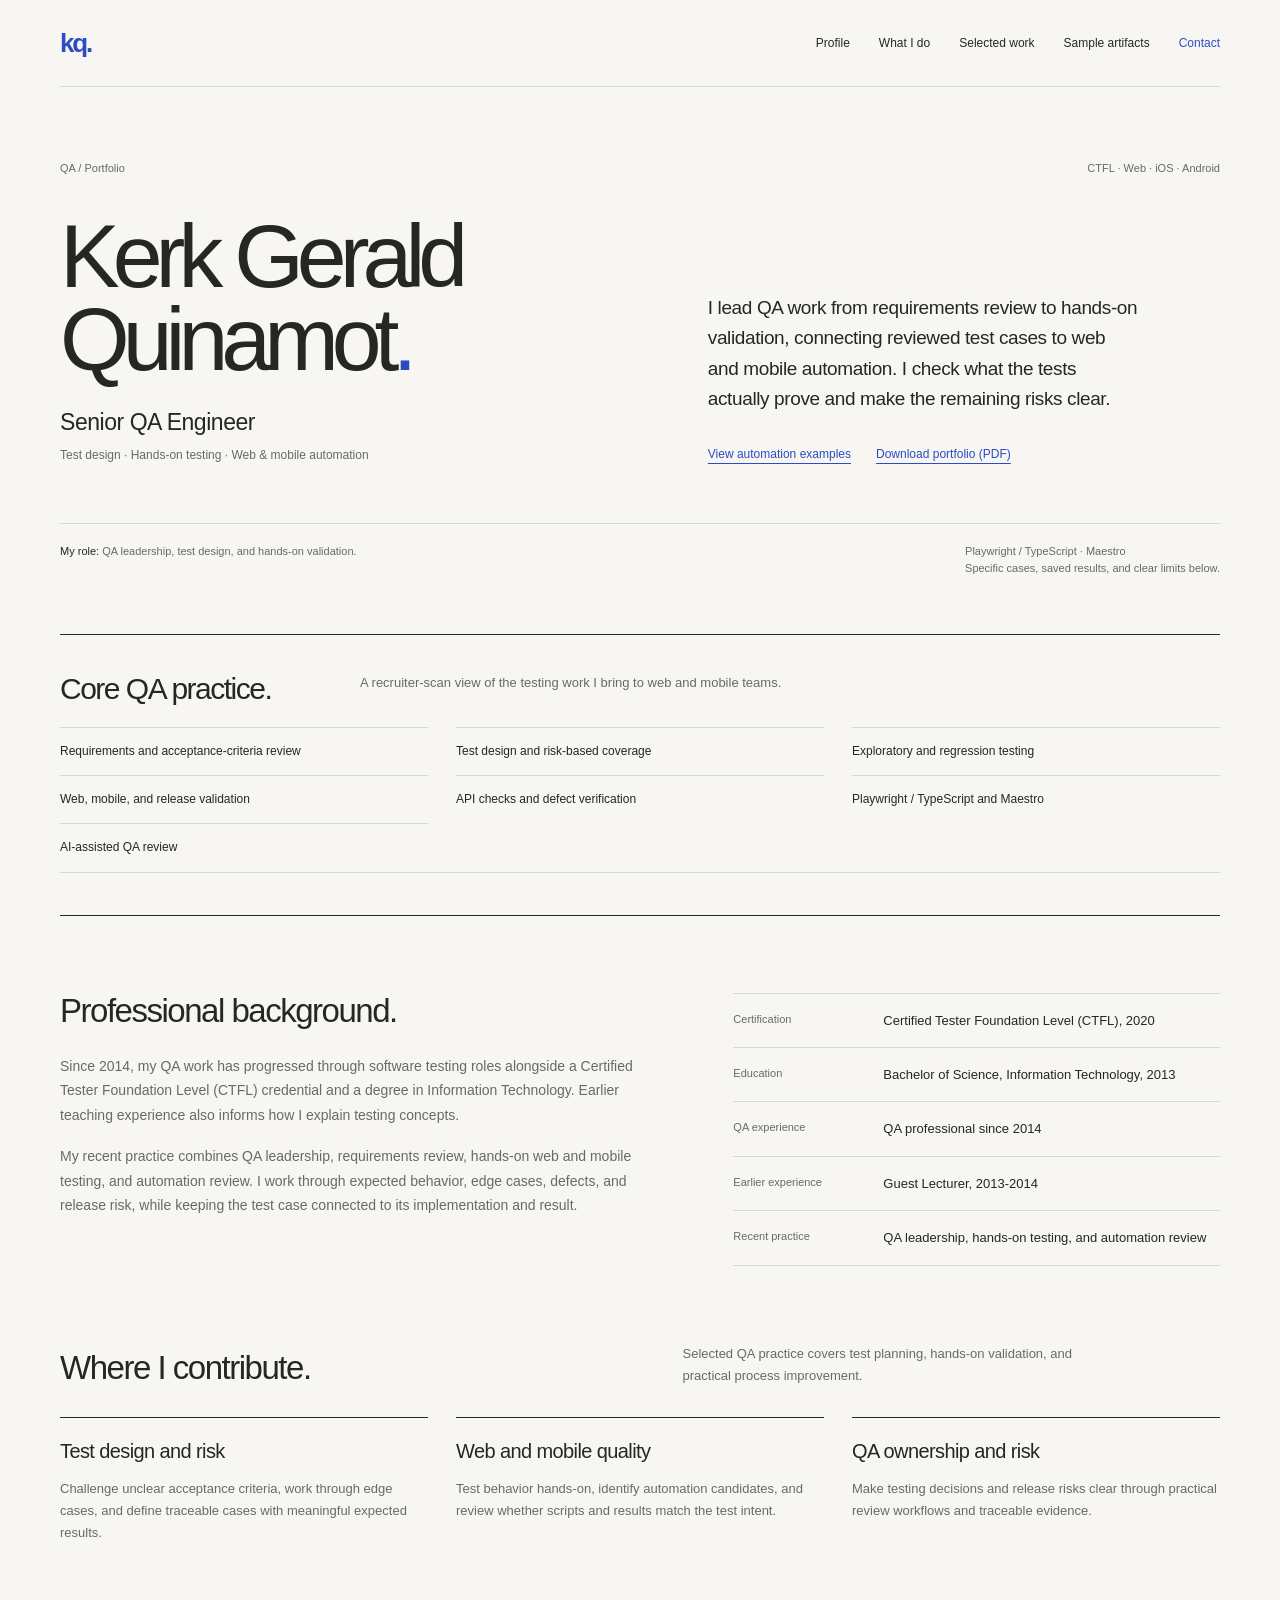
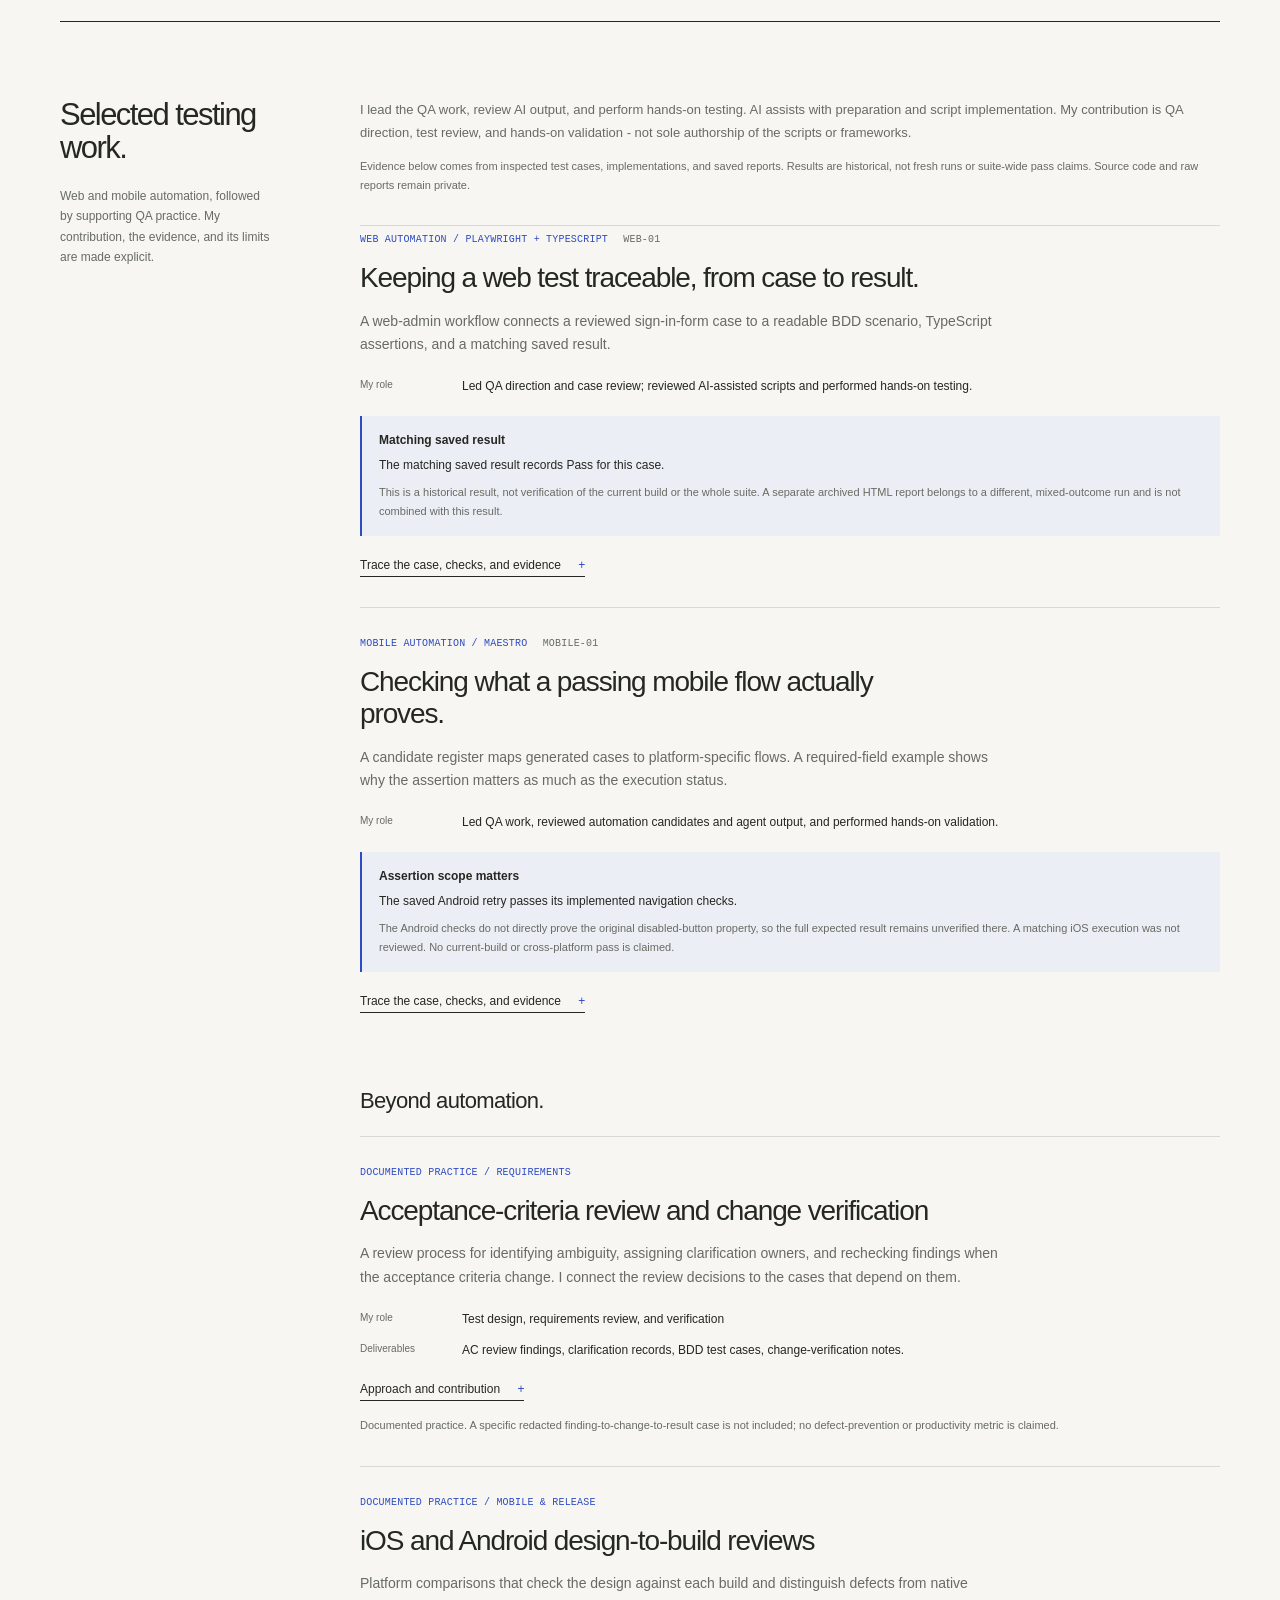
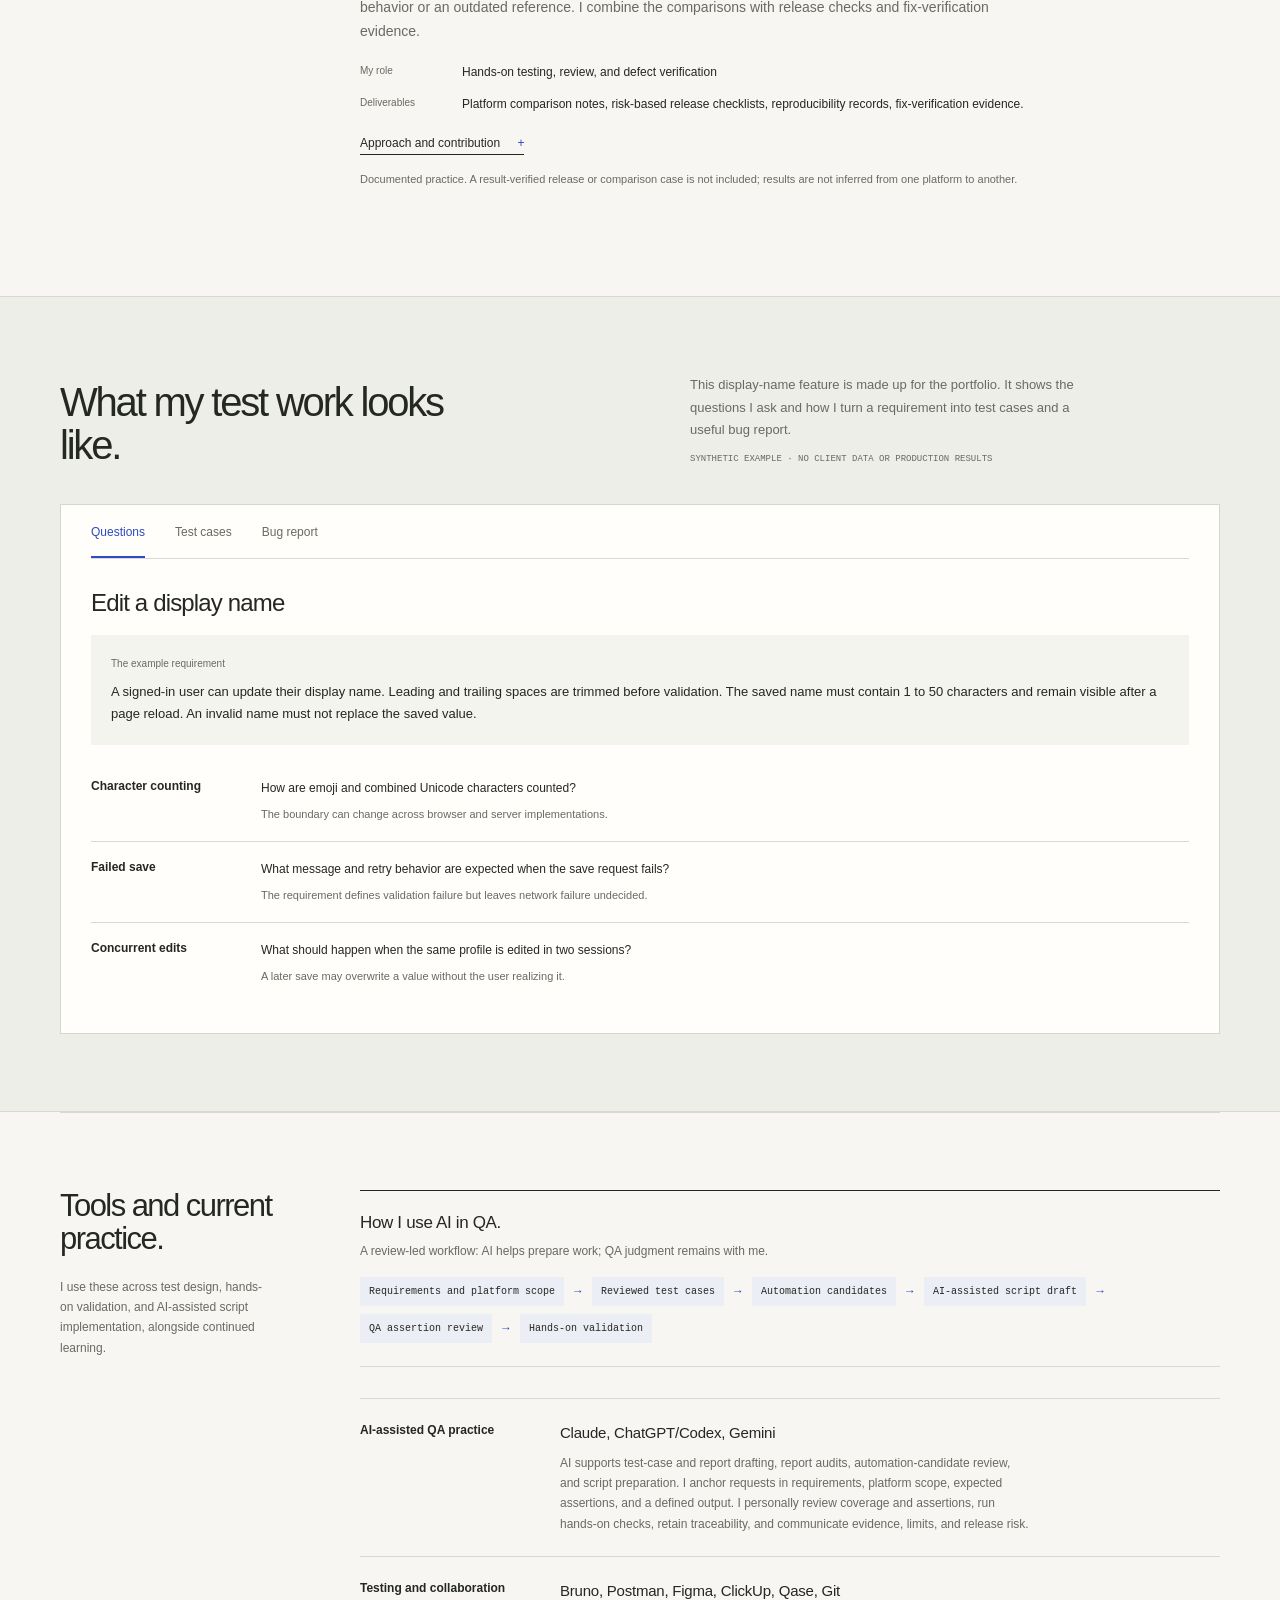
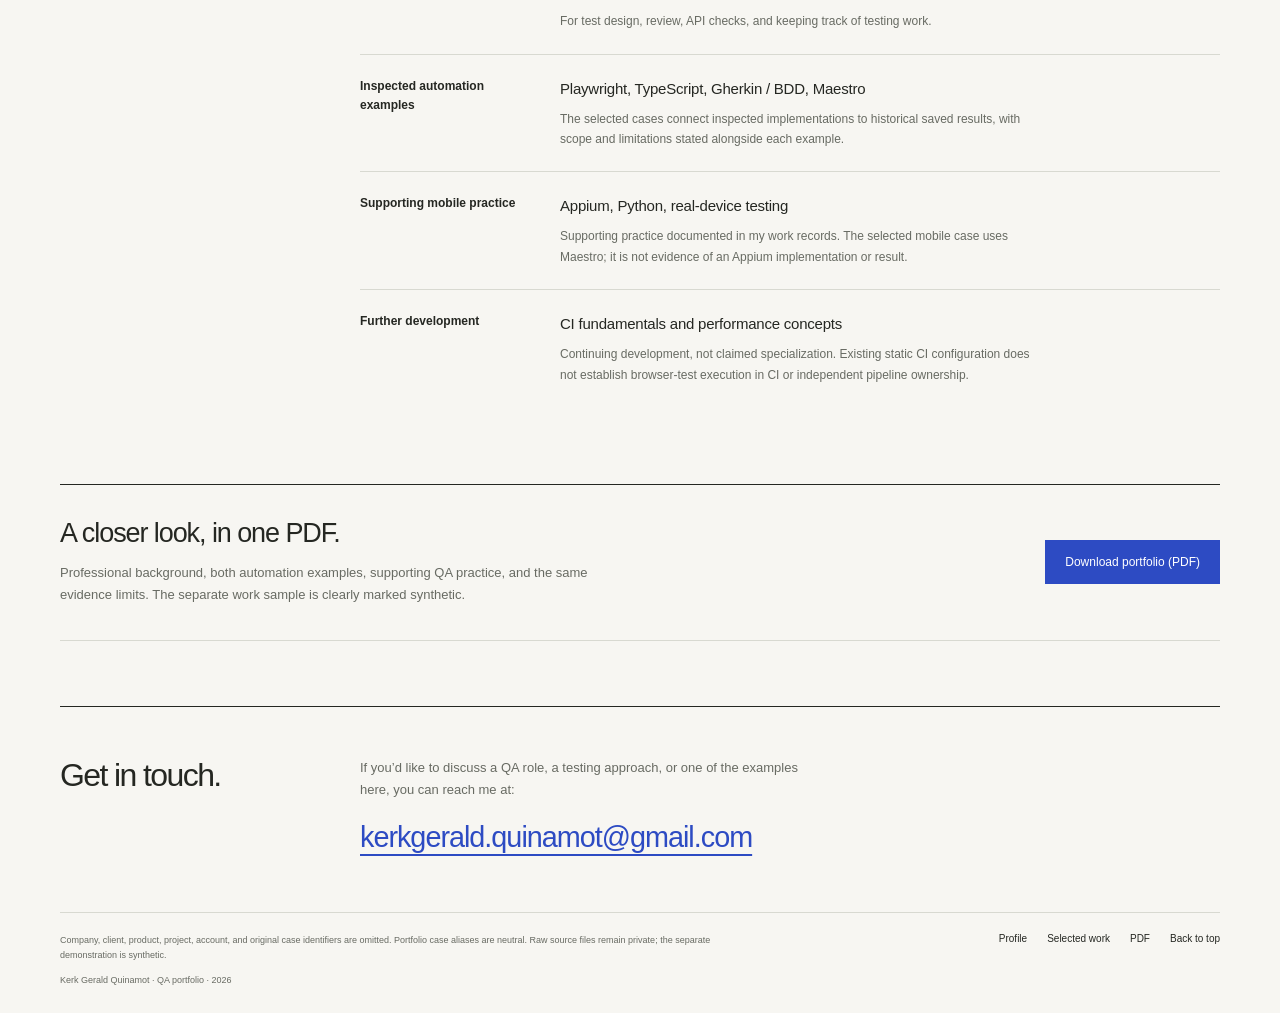
==== commit c3db6c2b: "Add recruiter QA summary and AI workflow" ====
--- a/index.html
+++ b/index.html
@@ -15,8 +15,8 @@
     .hero h1{font-size:clamp(60px,7vw,92px)}.profile{border-top:1px solid var(--ink)}.profile-grid{display:grid;grid-template-columns:1.25fr 1fr;gap:65px}.profile-copy h2,.contribution-intro h2{font-size:33px;line-height:1.12;letter-spacing:-.045em;margin-bottom:24px}.profile-copy p{font-size:14px;line-height:1.75;color:var(--sub)}.profile-copy p+p{margin-top:17px}.profile-facts{margin:0;padding:0}.profile-facts>div{display:grid;grid-template-columns:130px 1fr;gap:20px;padding:16px 0;border-top:1px solid var(--line)}.profile-facts>div:last-child{border-bottom:1px solid var(--line)}.profile-facts dt{font-size:11px;color:var(--sub);line-height:1.65}.profile-facts dd{font-size:13px;line-height:1.65;margin:0}.contributions{padding-top:0}.contribution-intro{display:grid;grid-template-columns:1fr 1fr;gap:85px;align-items:end;margin-bottom:30px}.contribution-intro h2{margin-bottom:0}.contribution-intro p{font-size:13px;line-height:1.7;color:var(--sub);max-width:420px}.contribution-grid{display:grid;grid-template-columns:repeat(3,1fr);gap:28px}.contribution{padding-top:21px;border-top:1px solid var(--ink)}.contribution h3{font-size:20px;line-height:1.2;letter-spacing:-.03em;margin-bottom:15px}.contribution p{font-size:13px;line-height:1.7;color:var(--sub)}.deliverable-facts{margin:19px 0 0;display:grid;gap:11px}.deliverable-facts>div{display:grid;grid-template-columns:88px 1fr;gap:14px}.deliverable-facts dt{font-size:10px;line-height:1.7;color:var(--sub)}.deliverable-facts dd{font-size:12px;line-height:1.7;margin:0}.download-strip{margin-top:0;margin-bottom:65px;border-top:1px solid var(--ink);border-bottom:1px solid var(--line);padding:34px 0;display:flex;justify-content:space-between;gap:45px;align-items:center}.download-strip h2{font-size:27px;line-height:1.1;letter-spacing:-.04em;margin-bottom:13px}.download-strip p{font-size:13px;line-height:1.7;color:var(--sub);max-width:580px}.download-link{flex-shrink:0;display:inline-block;background:var(--blue);color:white;padding:15px 20px;font-size:12px}.footer-links{display:flex;gap:20px;flex-wrap:wrap}.footer-links a{font-size:10px}.project-category{text-transform:none}
     @media(max-width:1050px){.profile-grid{gap:40px}.profile-facts>div{grid-template-columns:105px 1fr}.contribution-intro{gap:50px}}
     @media(max-width:760px){.hero h1{font-size:clamp(52px,13vw,80px)}.profile-grid{grid-template-columns:1fr;gap:29px}.profile-copy h2,.contribution-intro h2{font-size:30px;margin-bottom:19px}.profile-copy p{font-size:13px}.profile-facts>div{grid-template-columns:115px 1fr;gap:15px;padding:13px 0}.profile-facts dd{font-size:12px}.contribution-intro{display:block;margin-bottom:25px}.contribution-intro p{font-size:12px}.contribution-grid{grid-template-columns:1fr;gap:26px}.contribution h3{font-size:20px;margin-bottom:12px}.contribution p{font-size:12px}.contributions{padding-top:0}.deliverable-facts>div{grid-template-columns:76px 1fr;gap:12px}.deliverable-facts dd{font-size:11px}.deliverable-facts dt{font-size:10px}.download-strip{display:block;margin-bottom:45px;padding:28px 0}.download-strip h2{font-size:26px}.download-strip p{font-size:12px}.download-link{margin-top:23px;font-size:11px}.footer-links{margin-top:18px;gap:19px}}
-    .work-intro{padding-bottom:30px;margin-bottom:5px;border-bottom:1px solid var(--line)}.work-intro p{font-size:13px;line-height:1.75;color:var(--sub)}.work-intro .evidence-note{font-size:11px;margin-top:12px}.project-status{margin-top:19px;padding:15px 17px;border-left:2px solid var(--blue);background:#eceef5}.project-status strong{display:block;font-size:12px;line-height:1.6;font-weight:600}.project-status p{font-size:12px;line-height:1.7;margin-top:5px}.project-status .result-limit{font-size:11px;color:var(--sub);margin-top:8px}.case-alias{font-family:var(--mono);font-size:10px;color:var(--sub);margin-left:9px}.supporting-label{font-size:22px;letter-spacing:-.03em;margin:45px 0 22px}.evidence-list{padding-left:16px}.evidence-status{font-size:11px;line-height:1.75;color:var(--sub);margin-top:15px}.team-story h3{font-size:28px;letter-spacing:-.035em;line-height:1.2;margin-bottom:16px}.team-story>p{font-size:14px;line-height:1.75;color:var(--sub)}.team-story .contribution-list{font-size:13px;line-height:1.75;color:var(--sub);padding-left:17px;margin:24px 0}.team-story li+li{margin-top:9px}.team-story .principle{font-size:17px;color:var(--ink);border-left:2px solid var(--blue);padding-left:18px;margin:25px 0}.role{font-weight:500;font-size:23px}.project-category{line-height:1.8}.hero-foot p{max-width:520px}.project-detail .case-field{margin-top:20px}.project-detail .case-field:first-child{margin-top:0}.project-detail h4{margin-top:0}.evidence-note{overflow-wrap:anywhere}
-    @media(max-width:760px){.role{font-size:21px}.work-intro{padding-bottom:23px}.work-intro p{font-size:12px}.project-status{padding:13px 14px}.project-status p{font-size:12px}.project-status .result-limit{font-size:11px}.team-story h3{font-size:25px}.team-story>p,.team-story .contribution-list{font-size:12px}.team-story .principle{font-size:16px}.supporting-label{font-size:21px}}
+    .work-intro{padding-bottom:30px;margin-bottom:5px;border-bottom:1px solid var(--line)}.work-intro p{font-size:13px;line-height:1.75;color:var(--sub)}.work-intro .evidence-note{font-size:11px;margin-top:12px}.project-status{margin-top:19px;padding:15px 17px;border-left:2px solid var(--blue);background:#eceef5}.project-status strong{display:block;font-size:12px;line-height:1.6;font-weight:600}.project-status p{font-size:12px;line-height:1.7;margin-top:5px}.project-status .result-limit{font-size:11px;color:var(--sub);margin-top:8px}.case-alias{font-family:var(--mono);font-size:10px;color:var(--sub);margin-left:9px}.supporting-label{font-size:22px;letter-spacing:-.03em;margin:45px 0 22px}.evidence-list{padding-left:16px}.evidence-status{font-size:11px;line-height:1.75;color:var(--sub);margin-top:15px}.team-story h3{font-size:28px;letter-spacing:-.035em;line-height:1.2;margin-bottom:16px}.team-story>p{font-size:14px;line-height:1.75;color:var(--sub)}.team-story .contribution-list{font-size:13px;line-height:1.75;color:var(--sub);padding-left:17px;margin:24px 0}.team-story li+li{margin-top:9px}.team-story .principle{font-size:17px;color:var(--ink);border-left:2px solid var(--blue);padding-left:18px;margin:25px 0}.role{font-weight:500;font-size:23px}.project-category{line-height:1.8}.hero-foot p{max-width:520px}.project-detail .case-field{margin-top:20px}.project-detail .case-field:first-child{margin-top:0}.project-detail h4{margin-top:0}.evidence-note{overflow-wrap:anywhere}.core-practice{border-top:1px solid var(--ink);padding:37px 0 42px}.core-practice-head{display:grid;grid-template-columns:230px 1fr;gap:70px;align-items:start;margin-bottom:21px}.core-practice-head h2{font-size:30px;letter-spacing:-.05em}.core-practice-head p{font-size:13px;line-height:1.7;color:var(--sub);max-width:490px}.core-practice-list{display:grid;grid-template-columns:repeat(3,1fr);gap:0 28px;border-bottom:1px solid var(--line)}.core-practice-list span{font-size:12px;line-height:1.6;padding:14px 0;border-top:1px solid var(--line)}.ai-flow{margin-bottom:31px;padding:22px 0 23px;border-top:1px solid var(--ink);border-bottom:1px solid var(--line)}.ai-flow h3{font-size:17px;letter-spacing:-.02em;margin-bottom:9px}.ai-flow p{font-size:12px;line-height:1.65;color:var(--sub);margin-bottom:15px}.ai-flow-steps{display:flex;flex-wrap:wrap;align-items:center;gap:8px}.ai-flow-step{font:10px/1.5 var(--mono);color:var(--ink);padding:7px 9px;background:#eceef5}.ai-flow-arrow{font-size:12px;color:var(--blue)}
+    @media(max-width:760px){.role{font-size:21px}.work-intro{padding-bottom:23px}.work-intro p{font-size:12px}.project-status{padding:13px 14px}.project-status p{font-size:12px}.project-status .result-limit{font-size:11px}.team-story h3{font-size:25px}.team-story>p,.team-story .contribution-list{font-size:12px}.team-story .principle{font-size:16px}.supporting-label{font-size:21px}.core-practice{padding:33px 0 36px}.core-practice-head{display:block;margin-bottom:16px}.core-practice-head h2{font-size:29px;margin-bottom:13px}.core-practice-head p{font-size:12px}.core-practice-list{grid-template-columns:1fr}.core-practice-list span{font-size:11px;padding:11px 0}.ai-flow{margin-bottom:25px;padding:19px 0}.ai-flow h3{font-size:16px}.ai-flow p{font-size:11px}.ai-flow-step{font-size:9px}}
   </style>
 </head>
 <body>
@@ -24,6 +24,7 @@
   <header class="topbar"><div class="nav wrap"><a class="brand" href="#top" aria-label="Kerk Gerald Quinamot, back to top">kq.</a><button class="nav-toggle" type="button" aria-expanded="false" aria-controls="nav-links">Menu</button><nav class="nav-links" id="nav-links" aria-label="Main navigation"><a href="#profile">Profile</a><a href="#contributions">What I do</a><a href="#work">Selected work</a><a href="#evidence">Sample artifacts</a><a href="#contact" class="contact-link">Contact</a></nav></div></header>
   <main id="main">
     <section id="top" class="hero wrap"><div class="hero-meta"><p>QA / Portfolio</p><p>CTFL · Web · iOS · Android</p></div><div class="hero-grid"><div><h1>Kerk Gerald<br>Quinamot<span>.</span></h1><p class="role">Senior QA Engineer</p><p class="specialty">Test design · Hands-on testing · Web &amp; mobile automation</p></div><div class="hero-side"><p class="hero-intro">I lead QA work from requirements review to hands-on validation, connecting reviewed test cases to web and mobile automation. I check what the tests actually prove and make the remaining risks clear.</p><div class="hero-links"><a class="text-link" href="#work">View automation examples</a><a class="text-link" href="Kerk-Quinamot-QA-Portfolio.pdf" download>Download portfolio (PDF)</a></div></div></div><div class="hero-foot"><p><span>My role:</span> QA leadership, test design, and hands-on validation.</p><p>Playwright / TypeScript · Maestro<br>Specific cases, saved results, and clear limits below.</p></div></section>
+    <section class="core-practice wrap" id="core-practice"><div class="core-practice-head"><h2>Core QA practice.</h2><p>A recruiter-scan view of the testing work I bring to web and mobile teams.</p></div><div class="core-practice-list"><span>Requirements and acceptance-criteria review</span><span>Test design and risk-based coverage</span><span>Exploratory and regression testing</span><span>Web, mobile, and release validation</span><span>API checks and defect verification</span><span>Playwright / TypeScript and Maestro</span><span>AI-assisted QA review</span></div></section>
     <section class="section profile wrap" id="profile"><div class="profile-grid"><div class="profile-copy"><h2>Professional background.</h2><p>Since 2014, my QA work has progressed through software testing roles alongside a Certified Tester Foundation Level (CTFL) credential and a degree in Information Technology. Earlier teaching experience also informs how I explain testing concepts.</p><p>My recent practice combines QA leadership, requirements review, hands-on web and mobile testing, and automation review. I work through expected behavior, edge cases, defects, and release risk, while keeping the test case connected to its implementation and result.</p></div><dl class="profile-facts"><div><dt>Certification</dt><dd>Certified Tester Foundation Level (CTFL), 2020</dd></div><div><dt>Education</dt><dd>Bachelor of Science, Information Technology, 2013</dd></div><div><dt>QA experience</dt><dd>QA professional since 2014</dd></div><div><dt>Earlier experience</dt><dd>Guest Lecturer, 2013-2014</dd></div><div><dt>Recent practice</dt><dd>QA leadership, hands-on testing, and automation review</dd></div></dl></div></section>
     <section class="section contributions wrap" id="contributions"><div class="contribution-intro"><h2>Where I contribute.</h2><p>Selected QA practice covers test planning, hands-on validation, and practical process improvement.</p></div><div class="contribution-grid"><article class="contribution"><h3>Test design and risk</h3><p>Challenge unclear acceptance criteria, work through edge cases, and define traceable cases with meaningful expected results.</p></article><article class="contribution"><h3>Web and mobile quality</h3><p>Test behavior hands-on, identify automation candidates, and review whether scripts and results match the test intent.</p></article><article class="contribution"><h3>QA ownership and risk</h3><p>Make testing decisions and release risks clear through practical review workflows and traceable evidence.</p></article></div></section>
     <section class="section work wrap" id="work"><div class="split"><aside class="section-aside"><h2>Selected testing work.</h2><p>Web and mobile automation, followed by supporting QA practice. My contribution, the evidence, and its limits are made explicit.</p></aside><div><div class="work-intro"><p>I lead the QA work, review AI output, and perform hands-on testing. AI assists with preparation and script implementation. My contribution is QA direction, test review, and hands-on validation - not sole authorship of the scripts or frameworks.</p><p class="evidence-note">Evidence below comes from inspected test cases, implementations, and saved reports. Results are historical, not fresh runs or suite-wide pass claims. Source code and raw reports remain private.</p></div><div id="automation"><article class="project automation-case" id="web-automation"><p class="project-category">WEB AUTOMATION / PLAYWRIGHT + TYPESCRIPT <span class="case-alias">WEB-01</span></p><h3>Keeping a web test traceable, from case to result.</h3><p class="project-summary">A web-admin workflow connects a reviewed sign-in-form case to a readable BDD scenario, TypeScript assertions, and a matching saved result.</p><dl class="deliverable-facts"><div><dt>My role</dt><dd>Led QA direction and case review; reviewed AI-assisted scripts and performed hands-on testing.</dd></div></dl><div class="project-status"><strong>Matching saved result</strong><p>The matching saved result records Pass for this case.</p><p class="result-limit">This is a historical result, not verification of the current build or the whole suite. A separate archived HTML report belongs to a different, mixed-outcome run and is not combined with this result.</p></div><details><summary>Trace the case, checks, and evidence</summary><div class="project-detail"><div class="case-field"><h4>Problem</h4><p>When cases, scripts, and reports drift apart, a passing result can be hard to interpret. The selected example keeps the expected behavior identifiable through each stage.</p></div><div class="case-field"><h4>Source test case</h4><p>The selected case appears in the full case CSV and a lean flow CSV. Its steps and expected result describe the required sign-in controls being visible.</p></div><div class="case-field"><h4>Automation candidate</h4><p>Generated cases are reviewed and selected for automation. This case has a corresponding automated scenario; its individual selection rationale was not recorded in the inspected files.</p></div><div class="case-field"><h4>Implementation and assertions</h4><p>A Gherkin scenario invokes TypeScript step definitions. Page objects provide role- and label-based locators; the step definitions assert that the required form controls are visible.</p></div><div class="case-field"><h4>Evidence reviewed</h4><ul class="evidence-list"><li>Source test-case row and matching BDD scenario.</li><li>Corresponding step definitions, assertions, and page-object locators.</li><li>Saved workbook row matching the case title, steps, and expected result.</li></ul></div><p class="principle">The useful result is not just Pass: it is a result tied to a known case and an assertion that matches its intent.</p></div></details></article><article class="project automation-case" id="mobile-automation"><p class="project-category">MOBILE AUTOMATION / MAESTRO <span class="case-alias">MOBILE-01</span></p><h3>Checking what a passing mobile flow actually proves.</h3><p class="project-summary">A candidate register maps generated cases to platform-specific flows. A required-field example shows why the assertion matters as much as the execution status.</p><dl class="deliverable-facts"><div><dt>My role</dt><dd>Led QA work, reviewed automation candidates and agent output, and performed hands-on validation.</dd></div></dl><div class="project-status"><strong>Assertion scope matters</strong><p>The saved Android retry passes its implemented navigation checks.</p><p class="result-limit">The Android checks do not directly prove the original disabled-button property, so the full expected result remains unverified there. A matching iOS execution was not reviewed. No current-build or cross-platform pass is claimed.</p></div><details><summary>Trace the case, checks, and evidence</summary><div class="project-detail"><div class="case-field"><h4>Problem</h4><p>The same expected behavior can be implemented differently on iOS and Android. Those checks need to be reviewed before treating the platform results as equivalent.</p></div><div class="case-field"><h4>Source test case</h4><p>The flow header and candidate register identify a required-field case: the action button should remain disabled while the field is empty. The original master test-case export was not part of the inspected evidence chain.</p></div><div class="case-field"><h4>Automation candidate</h4><p>The register explicitly separates candidates ready now, candidates needing setup, and manual-only work. The selected case is marked ready for automation.</p></div><div class="case-field"><h4>Implementation and assertions</h4><p>The iOS flow directly checks that the button is disabled. The Android flow taps the button and checks that specified next screens do not appear. These are different assertions and are not presented as equivalent proof.</p></div><div class="case-field"><h4>Evidence reviewed</h4><ul class="evidence-list"><li>Candidate classification and identifiable case intent in the flow header.</li><li>Separate iOS and Android Maestro flows with inspected assertions.</li><li>Saved Android failure, retry report, and matching completed assertion records.</li></ul></div><p class="principle">A green flow is not enough if the assertions prove a different behavior from the original case.</p></div></details></article></div><h3 class="supporting-label">Beyond automation.</h3><article class="project" id="story-requirements"><p class="project-category">DOCUMENTED PRACTICE / REQUIREMENTS</p><h3>Acceptance-criteria review and change verification</h3><p class="project-summary">A review process for identifying ambiguity, assigning clarification owners, and rechecking findings when the acceptance criteria change. I connect the review decisions to the cases that depend on them.</p><dl class="deliverable-facts"><div><dt>My role</dt><dd>Test design, requirements review, and verification</dd></div><div><dt>Deliverables</dt><dd>AC review findings, clarification records, BDD test cases, change-verification notes.</dd></div></dl><details><summary>Approach and contribution</summary><div class="project-detail"><h4>Problem</h4><p>A requirement can look complete while leaving critical behavior undecided. Later edits can also invalidate a finding or break the link between a scenario and its tests.</p><h4>My contribution</h4><ul class="contribution-list"><li>Review criteria and design material before generating test cases.</li><li>Assign clarification owners and distinguish blocking findings from advisory notes.</li><li>Revisit earlier findings when criteria change, preserving their identifiers and recording the decision.</li><li>Write BDD-style cases with traceability and visible execution dependencies.</li></ul><p class="principle">When behavior is unclear, I ask for a decision before treating it as an expected result.</p></div></details><p class="evidence-status">Documented practice. A specific redacted finding-to-change-to-result case is not included; no defect-prevention or productivity metric is claimed.</p></article><article class="project" id="story-platforms"><p class="project-category">DOCUMENTED PRACTICE / MOBILE &amp; RELEASE</p><h3>iOS and Android design-to-build reviews</h3><p class="project-summary">Platform comparisons that check the design against each build and distinguish defects from native behavior or an outdated reference. I combine the comparisons with release checks and fix-verification evidence.</p><dl class="deliverable-facts"><div><dt>My role</dt><dd>Hands-on testing, review, and defect verification</dd></div><div><dt>Deliverables</dt><dd>Platform comparison notes, risk-based release checklists, reproducibility records, fix-verification evidence.</dd></div></dl><details><summary>Approach and contribution</summary><div class="project-detail"><h4>Problem</h4><p>A matching screen is only one part of quality. Platform conventions, existing user state, stale content, and failed connections can change the experience.</p><h4>My contribution</h4><ul class="contribution-list"><li>Compare design to iOS, design to Android, and behavior across platforms.</li><li>Distinguish expected native behavior and stale design references from defects.</li><li>Plan checks that require an upgrade from the previous build rather than a fresh install.</li><li>Use network-failure scenarios and confirm expected behavior when re-verifying a fix.</li></ul><p class="principle">I record what was checked on each platform and verify a fix against the expected behavior.</p></div></details><p class="evidence-status">Documented practice. A result-verified release or comparison case is not included; results are not inferred from one platform to another.</p></article></div></div></section>
@@ -32,7 +33,7 @@
 When I attempt to save the name
 Then the new value is rejected
 And the previously saved name remains after reload</pre></section><section class="demo-panel" id="panel-defect" role="tabpanel" aria-labelledby="tab-defect" hidden><h3>A report someone can reproduce.</h3><p class="report-title">Saved display name reverts after page reload</p><div class="report-field"><strong>environment</strong><p>Synthetic web build / test account / browser and version recorded with evidence</p></div><div class="report-field"><strong>steps</strong><p>1. Record the current name. 2. Save a valid different name. 3. Reload the page.</p></div><div class="report-field"><strong>expected</strong><p>The updated name remains visible after reload.</p></div><div class="report-field"><strong>actual</strong><p>The previously saved name is displayed after reload.</p></div><div class="report-field"><strong>evidence</strong><p>Before-and-after capture, sanitized request/response evidence, build identifier, and reproduction frequency.</p></div><div class="report-field"><strong>triage</strong><p>Describe the persistence impact and establish affected scope before proposing severity and priority.</p></div><p class="sample-note" style="margin-top:20px">Fictional example. This was not observed in a client product.</p></section></div></div></section>
-    <section class="section toolkit-section wrap" id="toolkit"><div class="split"><aside class="section-aside"><h2>Tools and current practice.</h2><p>I use these across test design, hands-on validation, and AI-assisted script implementation, alongside continued learning.</p></aside><div><article class="tool-group"><h3>AI-assisted QA practice</h3><div><h4>Claude, ChatGPT/Codex, Gemini</h4><p>AI supports test-case and report drafting, report audits, automation-candidate review, and script preparation. I anchor requests in requirements, platform scope, expected assertions, and a defined output. I personally review coverage and assertions, run hands-on checks, retain traceability, and communicate evidence, limits, and release risk.</p></div></article><article class="tool-group"><h3>Testing and collaboration</h3><div><h4>Bruno, Postman, Figma, ClickUp, Qase, Git</h4><p>For test design, review, API checks, and keeping track of testing work.</p></div></article><article class="tool-group"><h3>Inspected automation examples</h3><div><h4>Playwright, TypeScript, Gherkin / BDD, Maestro</h4><p>The selected cases connect inspected implementations to historical saved results, with scope and limitations stated alongside each example.</p></div></article><article class="tool-group"><h3>Supporting mobile practice</h3><div><h4>Appium, Python, real-device testing</h4><p>Supporting practice documented in my work records. The selected mobile case uses Maestro; it is not evidence of an Appium implementation or result.</p></div></article><article class="tool-group"><h3>Further development</h3><div><h4>CI fundamentals and performance concepts</h4><p>Continuing development, not claimed specialization. Existing static CI configuration does not establish browser-test execution in CI or independent pipeline ownership.</p></div></article></div></div></section>
+    <section class="section toolkit-section wrap" id="toolkit"><div class="split"><aside class="section-aside"><h2>Tools and current practice.</h2><p>I use these across test design, hands-on validation, and AI-assisted script implementation, alongside continued learning.</p></aside><div><div class="ai-flow"><h3>How I use AI in QA.</h3><p>A review-led workflow: AI helps prepare work; QA judgment remains with me.</p><div class="ai-flow-steps"><span class="ai-flow-step">Requirements and platform scope</span><span class="ai-flow-arrow" aria-hidden="true">→</span><span class="ai-flow-step">Reviewed test cases</span><span class="ai-flow-arrow" aria-hidden="true">→</span><span class="ai-flow-step">Automation candidates</span><span class="ai-flow-arrow" aria-hidden="true">→</span><span class="ai-flow-step">AI-assisted script draft</span><span class="ai-flow-arrow" aria-hidden="true">→</span><span class="ai-flow-step">QA assertion review</span><span class="ai-flow-arrow" aria-hidden="true">→</span><span class="ai-flow-step">Hands-on validation</span></div></div><article class="tool-group"><h3>AI-assisted QA practice</h3><div><h4>Claude, ChatGPT/Codex, Gemini</h4><p>AI supports test-case and report drafting, report audits, automation-candidate review, and script preparation. I anchor requests in requirements, platform scope, expected assertions, and a defined output. I personally review coverage and assertions, run hands-on checks, retain traceability, and communicate evidence, limits, and release risk.</p></div></article><article class="tool-group"><h3>Testing and collaboration</h3><div><h4>Bruno, Postman, Figma, ClickUp, Qase, Git</h4><p>For test design, review, API checks, and keeping track of testing work.</p></div></article><article class="tool-group"><h3>Inspected automation examples</h3><div><h4>Playwright, TypeScript, Gherkin / BDD, Maestro</h4><p>The selected cases connect inspected implementations to historical saved results, with scope and limitations stated alongside each example.</p></div></article><article class="tool-group"><h3>Supporting mobile practice</h3><div><h4>Appium, Python, real-device testing</h4><p>Supporting practice documented in my work records. The selected mobile case uses Maestro; it is not evidence of an Appium implementation or result.</p></div></article><article class="tool-group"><h3>Further development</h3><div><h4>CI fundamentals and performance concepts</h4><p>Continuing development, not claimed specialization. Existing static CI configuration does not establish browser-test execution in CI or independent pipeline ownership.</p></div></article></div></div></section>
     <section class="download-strip wrap" id="portfolio-download"><div><h2>A closer look, in one PDF.</h2><p>Professional background, both automation examples, supporting QA practice, and the same evidence limits. The separate work sample is clearly marked synthetic.</p></div><a class="download-link" href="Kerk-Quinamot-QA-Portfolio.pdf" download>Download portfolio (PDF)</a></section>
     <section class="contact wrap" id="contact"><h2>Get in touch.</h2><div><p>If you’d like to discuss a QA role, a testing approach, or one of the examples here, you can reach me at:</p><a class="email" href="mailto:kerkgerald.quinamot@gmail.com">kerkgerald.quinamot@gmail.com</a></div></section>
   </main>
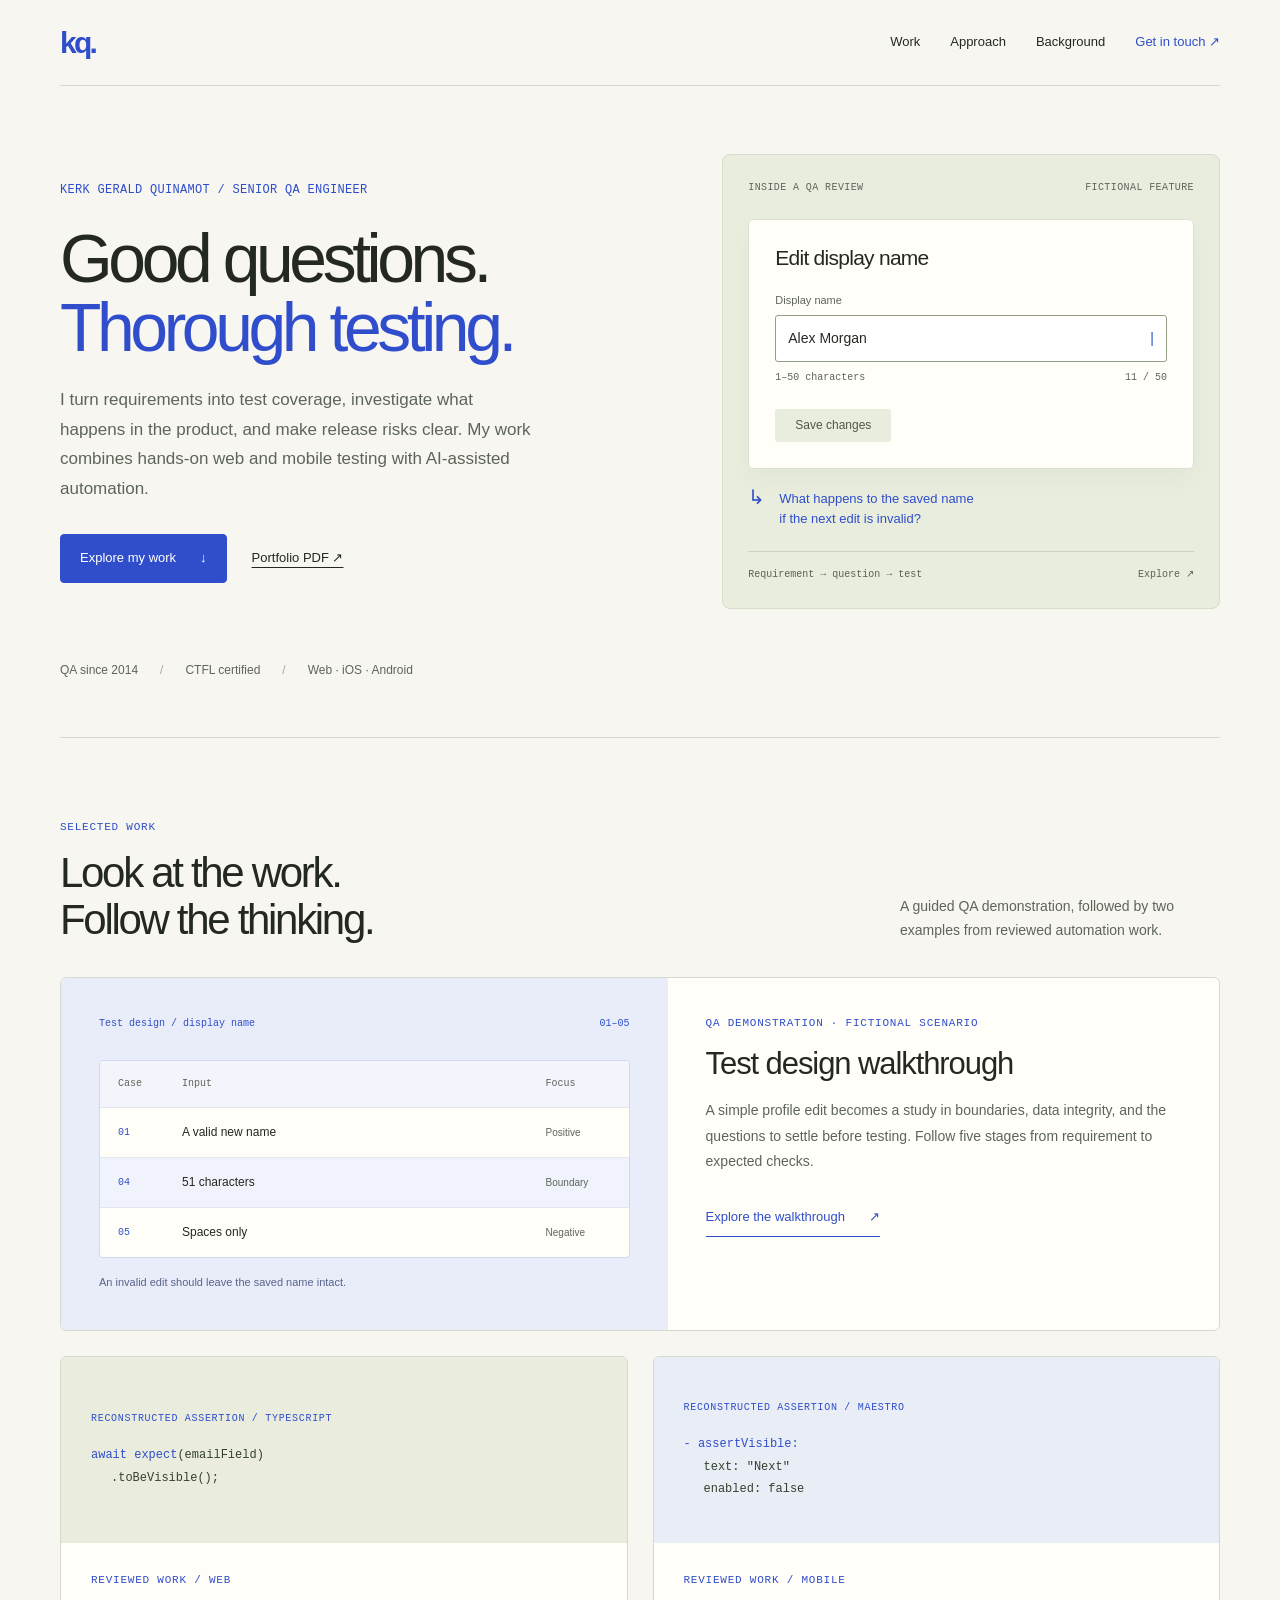
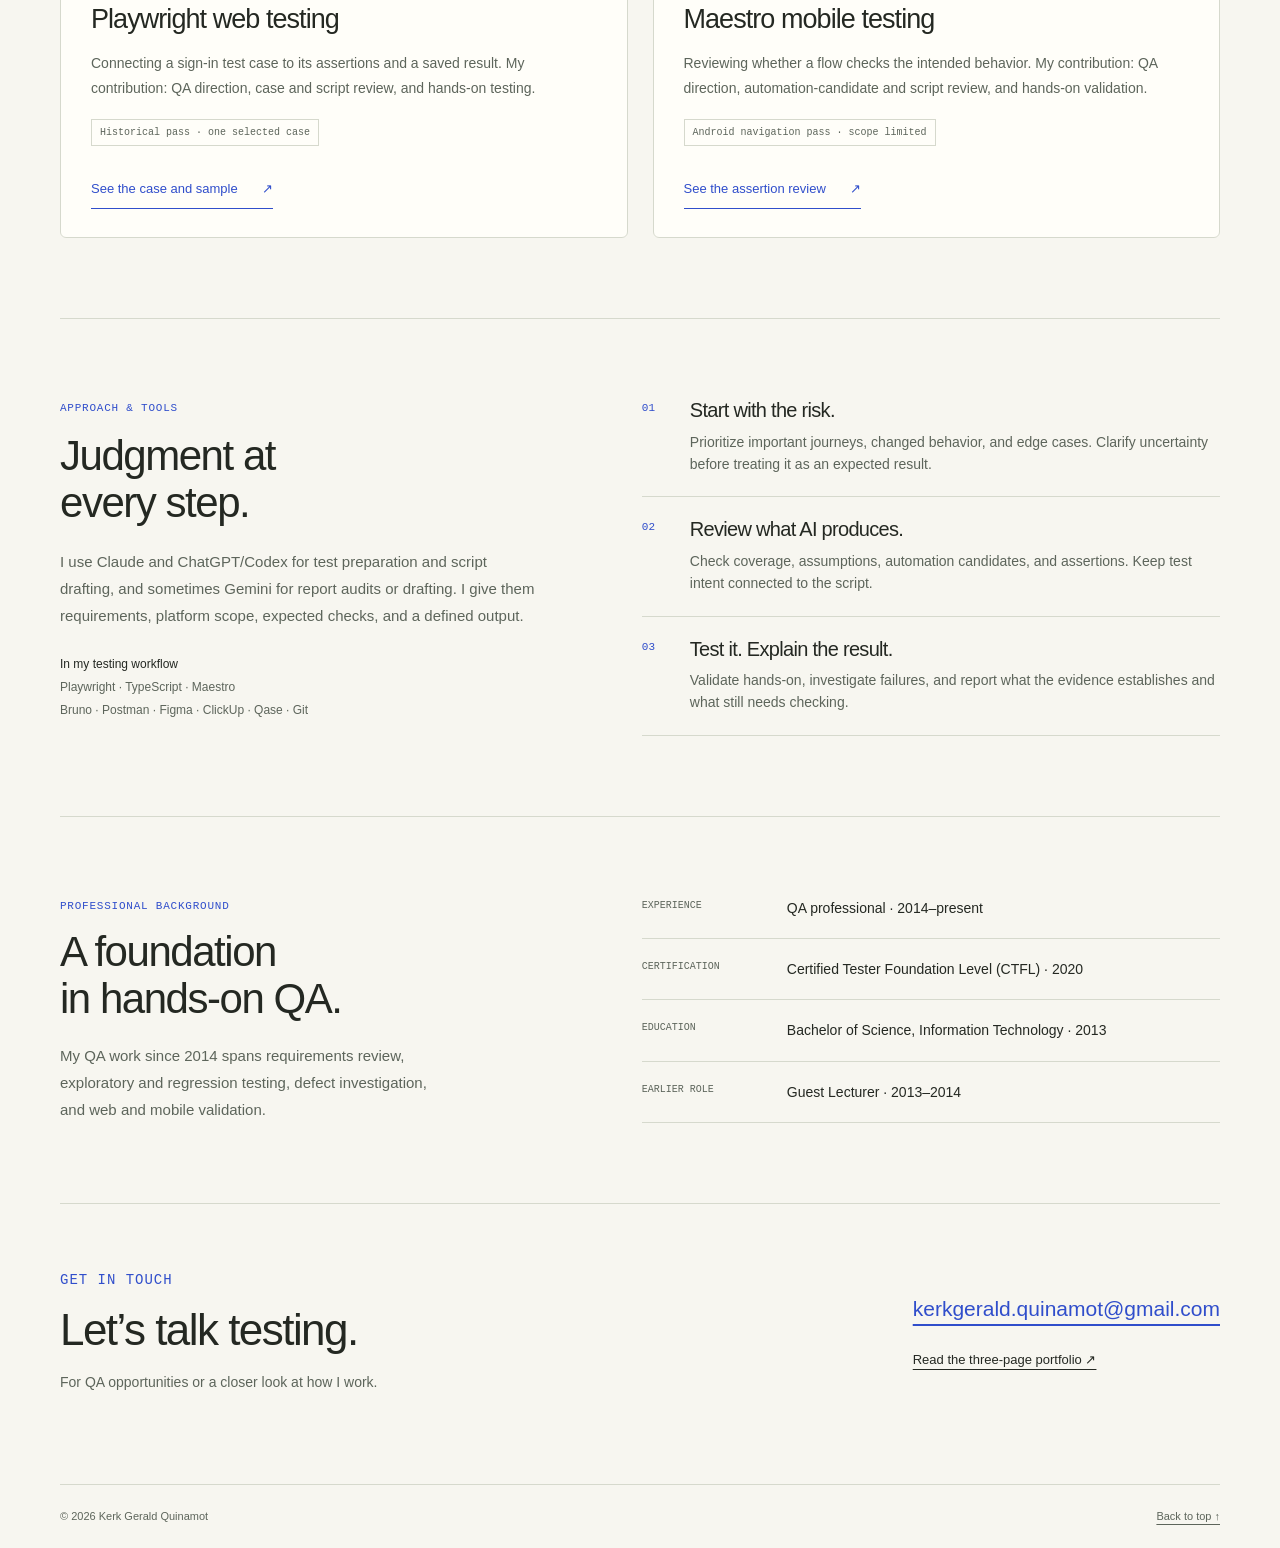
==== commit 34e2d907: "Publish visual QA showcase and guided testing walkthrough" ====
--- a/index.html
+++ b/index.html
@@ -1,51 +1,58 @@
 <!doctype html>
 <html lang="en">
 <head>
-  <meta charset="utf-8">
-  <meta name="viewport" content="width=device-width,initial-scale=1">
-  <meta name="description" content="Kerk Gerald Quinamot - Senior QA Engineer. Test design, hands-on web and mobile testing, and evidence-backed automation examples using Playwright, TypeScript, and Maestro.">
-  <meta name="theme-color" content="#f7f6f2">
+  <meta charset="utf-8"><meta name="viewport" content="width=device-width,initial-scale=1">
   <title>Kerk Gerald Quinamot | Senior QA Engineer</title>
-  <link rel="icon" href="data:image/svg+xml,%3Csvg xmlns='http://www.w3.org/2000/svg' viewBox='0 0 32 32'%3E%3Crect width='32' height='32' fill='%23f7f6f2'/%3E%3Ctext x='3' y='23' font-family='Arial' font-size='21' font-weight='bold' fill='%232d4bc3'%3Ek.%3C/text%3E%3C/svg%3E">
-  <style>
-    :root{--paper:#f7f6f2;--ink:#252722;--sub:#686b63;--line:#d8d9d1;--blue:#2d4bc3;--white:#fffefa;--mono:ui-monospace,'SFMono-Regular',Consolas,monospace;--sans:Arial,Helvetica,sans-serif}*{box-sizing:border-box}html{scroll-padding-top:90px}body{margin:0;background:var(--paper);color:var(--ink);font-family:var(--sans);-webkit-font-smoothing:antialiased}a{color:inherit;text-decoration:none}button{font:inherit;cursor:pointer}a,button,summary{-webkit-tap-highlight-color:transparent}a:focus-visible,button:focus-visible,summary:focus-visible{outline:2px solid var(--blue);outline-offset:6px}p,h1,h2,h3,h4{margin:0}h1,h2,h3,h4{font-weight:500}.wrap{width:calc(100% - 96px);max-width:1160px;margin:auto}.label{font-size:11px;line-height:1.55;color:var(--sub)}.muted{color:var(--sub)}.skip{position:fixed;left:20px;top:-80px;background:var(--ink);color:white;padding:14px;z-index:30}.skip:focus{top:16px}.topbar{background:var(--paper);position:sticky;top:0;z-index:20}.nav{height:87px;display:flex;align-items:center;justify-content:space-between;border-bottom:1px solid var(--line)}.brand{font-size:26px;font-weight:700;letter-spacing:-.085em;color:var(--blue)}.nav-links{display:flex;gap:29px;font-size:12px}.nav-links a:hover{text-decoration:underline;text-underline-offset:6px}.nav-links .contact-link{color:var(--blue)}.nav-toggle{display:none;background:transparent;border:0;padding:10px 0;font-size:12px}.hero{padding:75px 0 56px}.hero-meta{display:flex;justify-content:space-between;gap:20px;margin-bottom:41px;font-size:11px;color:var(--sub)}.hero-grid{display:grid;grid-template-columns:1.05fr 1fr;gap:110px;align-items:end}.hero h1{font-size:clamp(64px,8vw,105px);font-weight:500;line-height:.93;letter-spacing:-.078em}.hero h1 span{color:var(--blue)}.role{font-size:19px;letter-spacing:-.02em;margin-top:27px}.specialty{font-size:12px;color:var(--sub);line-height:1.6;margin-top:10px;max-width:420px}.hero-intro{font-size:19px;line-height:1.6;letter-spacing:-.02em;max-width:430px}.hero-side>p+p{font-size:14px;line-height:1.7;color:var(--sub);margin-top:19px}.hero-links{display:flex;flex-wrap:wrap;gap:25px;margin-top:30px}.text-link{font-size:12px;color:var(--blue);text-decoration:underline;text-underline-offset:5px;text-decoration-thickness:1px;line-height:1.7}.hero-foot{display:flex;justify-content:space-between;gap:30px;border-top:1px solid var(--line);margin-top:58px;padding-top:19px}.hero-foot p{font-size:11px;line-height:1.6;color:var(--sub)}.hero-foot span{color:var(--ink)}.section{padding:77px 0}.split{display:grid;grid-template-columns:230px 1fr;gap:70px}.section-aside h2{font-size:31px;line-height:1.06;letter-spacing:-.05em;margin-bottom:21px}.section-aside>p{font-size:12px;line-height:1.7;color:var(--sub);max-width:210px}.work{border-top:1px solid var(--ink)}.project{border-top:1px solid var(--line);padding:27px 0 30px}.project:first-child{border-top:0;padding-top:0}.project-category{font:10px/1.6 var(--mono);color:var(--blue);letter-spacing:.02em;margin-bottom:13px}.project h3{font-size:28px;line-height:1.16;letter-spacing:-.04em;max-width:590px;margin-bottom:15px}.project-summary{font-size:14px;line-height:1.7;color:var(--sub);max-width:650px}.project details{margin-top:19px}.project summary{font-size:12px;list-style:none;cursor:pointer;display:inline-block;border-bottom:1px solid var(--ink);padding-bottom:4px}.project summary::-webkit-details-marker{display:none}.project summary:after{content:' +';margin-left:14px;color:var(--blue)}.project details[open] summary:after{content:' −'}.project-detail{margin-top:23px;border-left:2px solid #c2c8e2;padding-left:22px}.project-detail h4{font-size:11px;font-weight:700;margin:22px 0 10px}.project-detail h4:first-child{margin-top:0}.project-detail p,.project-detail li{font-size:12px;line-height:1.7;color:var(--sub)}.project-detail ul{padding-left:15px;margin:0}.project-detail li+li{margin-top:7px}.project-detail .principle{margin-top:19px;color:var(--ink)}.sample{background:#eceee7;border-top:1px solid var(--line);border-bottom:1px solid var(--line)}.section-heading{display:grid;grid-template-columns:1fr 1fr;gap:100px;align-items:end;margin-bottom:37px}.section-heading h2{font-size:40px;line-height:1.08;letter-spacing:-.055em;max-width:400px}.section-heading p{font-size:13px;line-height:1.7;color:var(--sub);max-width:410px}.sample-note{font:9px/1.7 var(--mono);color:var(--sub);margin-top:11px}.demo-shell{background:var(--white);border:1px solid #d4d7cd}.demo-tabs{display:flex;gap:30px;margin:0 30px;border-bottom:1px solid var(--line)}.demo-tabs button{border:0;background:transparent;border-bottom:2px solid transparent;padding:20px 0 17px;color:var(--sub);font-size:12px}.demo-tabs button[aria-selected=true]{border-color:var(--blue);color:var(--blue)}.demo-panel{padding:30px}.demo-panel h3{font-size:24px;line-height:1.2;letter-spacing:-.035em;margin-bottom:17px}.requirement{font-size:13px;line-height:1.7;background:#f4f4ef;padding:20px;margin-bottom:16px}.requirement strong{display:block;font-size:10px;font-weight:500;color:var(--sub);margin-bottom:9px}.question{display:grid;grid-template-columns:145px 1fr;gap:25px;border-bottom:1px solid var(--line);padding:18px 0}.question:last-child{border:0}.question h4{font-size:12px;font-weight:700}.question p{font-size:12px;line-height:1.65}.question .why{font-size:11px;color:var(--sub);margin-top:6px}.table-scroll{overflow-x:auto}table{width:100%;border-collapse:collapse;text-align:left;font-size:12px;line-height:1.5}th{font-size:10px;font-weight:500;color:var(--sub);padding:14px 10px;border-bottom:1px solid var(--ink)}td{padding:15px 10px;border-bottom:1px solid var(--line);vertical-align:top}td:first-child{font:10px/1.7 var(--mono);white-space:nowrap}.bdd{font:11px/1.85 var(--mono);white-space:pre-wrap;border-left:2px solid var(--blue);padding:2px 0 2px 20px;overflow-x:auto;color:#3e4539;margin:0}.report-title{font-size:15px;font-weight:700;border-bottom:1px solid var(--line);padding-bottom:18px;margin-bottom:7px}.report-field{display:grid;grid-template-columns:115px 1fr;gap:24px;padding:12px 0}.report-field strong{font-size:11px;font-weight:500;color:var(--sub);text-transform:capitalize}.report-field p{font-size:12px;line-height:1.7}.practice-grid{display:grid;grid-template-columns:repeat(3,1fr);gap:30px}.practice-grid article{border-top:1px solid var(--ink);padding-top:20px}.practice-grid h3{font-size:17px;letter-spacing:-.02em;margin-bottom:13px}.practice-grid p{font-size:13px;line-height:1.7;color:var(--sub)}.ownership{font-size:21px;line-height:1.5;letter-spacing:-.025em;max-width:700px;margin-bottom:30px}.toolkit-section{border-top:1px solid var(--line)}.tool-group{padding:22px 0;border-top:1px solid var(--line);display:grid;grid-template-columns:170px 1fr;gap:30px}.tool-group:first-child{padding-top:0;border-top:0}.tool-group h3{font-size:12px;font-weight:700;line-height:1.6}.tool-group h4{font-size:15px;line-height:1.6;margin-bottom:8px;letter-spacing:-.015em}.tool-group p{font-size:12px;line-height:1.7;color:var(--sub);max-width:470px}.contact{border-top:1px solid var(--ink);padding-top:50px;padding-bottom:58px;display:grid;grid-template-columns:230px 1fr;gap:70px}.contact h2{font-size:32px;letter-spacing:-.05em}.contact p{font-size:13px;line-height:1.7;color:var(--sub);max-width:460px;margin-bottom:20px}.email{font-size:clamp(17px,2.25vw,29px);letter-spacing:-.035em;color:var(--blue);text-decoration:underline;text-underline-offset:7px;overflow-wrap:anywhere}.footer{padding-top:20px;padding-bottom:25px;border-top:1px solid var(--line);display:flex;justify-content:space-between;gap:40px}.footer p{font-size:9px;line-height:1.7;color:var(--sub);max-width:660px}.footer a{font-size:10px;white-space:nowrap}.footer .copyright{margin-top:9px}
-    @media(max-width:1050px){.wrap{width:calc(100% - 64px)}.hero-grid{gap:60px}.hero h1{font-size:86px}.hero-intro{font-size:17px}.split,.contact{grid-template-columns:190px 1fr;gap:45px}.section-heading{gap:55px}.section-aside h2{font-size:28px}}
-    @media(max-width:760px){.wrap{width:calc(100% - 38px)}.nav{height:68px}.brand{font-size:25px}.nav-toggle{display:block}.nav-links{display:none;position:absolute;top:67px;left:0;right:0;padding:25px 19px;background:var(--paper);border-bottom:1px solid var(--line);box-shadow:0 12px 18px #25272206;flex-direction:column;gap:25px;font-size:13px}.nav-links.is-open{display:flex}.hero{padding:35px 0 36px}.hero-meta{margin-bottom:35px;font-size:10px}.hero-grid{grid-template-columns:1fr;gap:31px}.hero h1{font-size:clamp(68px,17vw,104px);line-height:.94}.role{font-size:18px;margin-top:22px}.specialty{font-size:11px;max-width:290px}.hero-intro{font-size:16px;line-height:1.65;max-width:100%}.hero-side>p+p{font-size:13px;margin-top:15px}.hero-links{gap:24px;margin-top:23px}.text-link{font-size:11px}.hero-foot{margin-top:31px;display:block;padding-top:17px}.hero-foot p+p{margin-top:9px}.hero-foot p{font-size:10px}.section{padding:48px 0}.split{display:block}.section-aside{margin-bottom:32px}.section-aside h2{font-size:30px;margin-bottom:13px}.section-aside>p{max-width:100%;font-size:12px}.project{padding:24px 0}.project-category{font-size:9px;margin-bottom:10px}.project h3{font-size:25px;line-height:1.18;margin-bottom:13px}.project-summary{font-size:13px}.project summary{font-size:11px}.project-detail{padding-left:16px}.project-detail p,.project-detail li{font-size:12px}.section-heading{display:block;margin-bottom:28px}.section-heading h2{font-size:32px;max-width:330px;margin-bottom:18px}.section-heading p{font-size:12px}.sample-note{font-size:8px}.demo-tabs{gap:21px;margin:0 18px}.demo-tabs button{font-size:11px;padding:17px 0 14px}.demo-panel{padding:24px 18px}.demo-panel h3{font-size:22px}.requirement{padding:16px;font-size:12px}.question{grid-template-columns:1fr;gap:9px;padding:17px 0}.question p{font-size:12px}.question .why{font-size:11px}table{min-width:540px;font-size:11px}td,th{padding-left:8px;padding-right:8px}.bdd{font-size:10px;padding-left:14px;line-height:1.8}.report-field{grid-template-columns:1fr;gap:7px}.report-field p{font-size:12px}.ownership{font-size:18px;margin-bottom:28px}.practice-grid{grid-template-columns:1fr;gap:24px}.practice-grid h3{font-size:16px;margin-bottom:11px}.practice-grid p{font-size:12px}.tool-group{grid-template-columns:1fr;gap:13px;padding:23px 0}.tool-group h4{font-size:14px}.tool-group p{font-size:12px}.contact{grid-template-columns:1fr;gap:22px;padding-top:35px;padding-bottom:40px}.contact h2{font-size:31px}.contact p{font-size:12px}.email{font-size:clamp(16px,4.7vw,24px)}.footer{display:block;padding-top:17px}.footer p{font-size:9px}.footer>a{display:inline-block;margin-top:20px}}
-    @media print{.topbar,.nav-toggle,.demo-tabs,.hero-links,.footer>a{display:none}.wrap{width:100%}.hero,.section{padding:20px 0}.hero h1{font-size:60pt}.sample{background:white}.demo-panel[hidden]{display:block}.project-detail{display:block}.contact{break-inside:avoid}}
-    .hero h1{font-size:clamp(60px,7vw,92px)}.profile{border-top:1px solid var(--ink)}.profile-grid{display:grid;grid-template-columns:1.25fr 1fr;gap:65px}.profile-copy h2,.contribution-intro h2{font-size:33px;line-height:1.12;letter-spacing:-.045em;margin-bottom:24px}.profile-copy p{font-size:14px;line-height:1.75;color:var(--sub)}.profile-copy p+p{margin-top:17px}.profile-facts{margin:0;padding:0}.profile-facts>div{display:grid;grid-template-columns:130px 1fr;gap:20px;padding:16px 0;border-top:1px solid var(--line)}.profile-facts>div:last-child{border-bottom:1px solid var(--line)}.profile-facts dt{font-size:11px;color:var(--sub);line-height:1.65}.profile-facts dd{font-size:13px;line-height:1.65;margin:0}.contributions{padding-top:0}.contribution-intro{display:grid;grid-template-columns:1fr 1fr;gap:85px;align-items:end;margin-bottom:30px}.contribution-intro h2{margin-bottom:0}.contribution-intro p{font-size:13px;line-height:1.7;color:var(--sub);max-width:420px}.contribution-grid{display:grid;grid-template-columns:repeat(3,1fr);gap:28px}.contribution{padding-top:21px;border-top:1px solid var(--ink)}.contribution h3{font-size:20px;line-height:1.2;letter-spacing:-.03em;margin-bottom:15px}.contribution p{font-size:13px;line-height:1.7;color:var(--sub)}.deliverable-facts{margin:19px 0 0;display:grid;gap:11px}.deliverable-facts>div{display:grid;grid-template-columns:88px 1fr;gap:14px}.deliverable-facts dt{font-size:10px;line-height:1.7;color:var(--sub)}.deliverable-facts dd{font-size:12px;line-height:1.7;margin:0}.download-strip{margin-top:0;margin-bottom:65px;border-top:1px solid var(--ink);border-bottom:1px solid var(--line);padding:34px 0;display:flex;justify-content:space-between;gap:45px;align-items:center}.download-strip h2{font-size:27px;line-height:1.1;letter-spacing:-.04em;margin-bottom:13px}.download-strip p{font-size:13px;line-height:1.7;color:var(--sub);max-width:580px}.download-link{flex-shrink:0;display:inline-block;background:var(--blue);color:white;padding:15px 20px;font-size:12px}.footer-links{display:flex;gap:20px;flex-wrap:wrap}.footer-links a{font-size:10px}.project-category{text-transform:none}
-    @media(max-width:1050px){.profile-grid{gap:40px}.profile-facts>div{grid-template-columns:105px 1fr}.contribution-intro{gap:50px}}
-    @media(max-width:760px){.hero h1{font-size:clamp(52px,13vw,80px)}.profile-grid{grid-template-columns:1fr;gap:29px}.profile-copy h2,.contribution-intro h2{font-size:30px;margin-bottom:19px}.profile-copy p{font-size:13px}.profile-facts>div{grid-template-columns:115px 1fr;gap:15px;padding:13px 0}.profile-facts dd{font-size:12px}.contribution-intro{display:block;margin-bottom:25px}.contribution-intro p{font-size:12px}.contribution-grid{grid-template-columns:1fr;gap:26px}.contribution h3{font-size:20px;margin-bottom:12px}.contribution p{font-size:12px}.contributions{padding-top:0}.deliverable-facts>div{grid-template-columns:76px 1fr;gap:12px}.deliverable-facts dd{font-size:11px}.deliverable-facts dt{font-size:10px}.download-strip{display:block;margin-bottom:45px;padding:28px 0}.download-strip h2{font-size:26px}.download-strip p{font-size:12px}.download-link{margin-top:23px;font-size:11px}.footer-links{margin-top:18px;gap:19px}}
-    .work-intro{padding-bottom:30px;margin-bottom:5px;border-bottom:1px solid var(--line)}.work-intro p{font-size:13px;line-height:1.75;color:var(--sub)}.work-intro .evidence-note{font-size:11px;margin-top:12px}.project-status{margin-top:19px;padding:15px 17px;border-left:2px solid var(--blue);background:#eceef5}.project-status strong{display:block;font-size:12px;line-height:1.6;font-weight:600}.project-status p{font-size:12px;line-height:1.7;margin-top:5px}.project-status .result-limit{font-size:11px;color:var(--sub);margin-top:8px}.case-alias{font-family:var(--mono);font-size:10px;color:var(--sub);margin-left:9px}.supporting-label{font-size:22px;letter-spacing:-.03em;margin:45px 0 22px}.evidence-list{padding-left:16px}.evidence-status{font-size:11px;line-height:1.75;color:var(--sub);margin-top:15px}.team-story h3{font-size:28px;letter-spacing:-.035em;line-height:1.2;margin-bottom:16px}.team-story>p{font-size:14px;line-height:1.75;color:var(--sub)}.team-story .contribution-list{font-size:13px;line-height:1.75;color:var(--sub);padding-left:17px;margin:24px 0}.team-story li+li{margin-top:9px}.team-story .principle{font-size:17px;color:var(--ink);border-left:2px solid var(--blue);padding-left:18px;margin:25px 0}.role{font-weight:500;font-size:23px}.project-category{line-height:1.8}.hero-foot p{max-width:520px}.project-detail .case-field{margin-top:20px}.project-detail .case-field:first-child{margin-top:0}.project-detail h4{margin-top:0}.evidence-note{overflow-wrap:anywhere}.core-practice{border-top:1px solid var(--ink);padding:37px 0 42px}.core-practice-head{display:grid;grid-template-columns:230px 1fr;gap:70px;align-items:start;margin-bottom:21px}.core-practice-head h2{font-size:30px;letter-spacing:-.05em}.core-practice-head p{font-size:13px;line-height:1.7;color:var(--sub);max-width:490px}.core-practice-list{display:grid;grid-template-columns:repeat(3,1fr);gap:0 28px;border-bottom:1px solid var(--line)}.core-practice-list span{font-size:12px;line-height:1.6;padding:14px 0;border-top:1px solid var(--line)}.ai-flow{margin-bottom:31px;padding:22px 0 23px;border-top:1px solid var(--ink);border-bottom:1px solid var(--line)}.ai-flow h3{font-size:17px;letter-spacing:-.02em;margin-bottom:9px}.ai-flow p{font-size:12px;line-height:1.65;color:var(--sub);margin-bottom:15px}.ai-flow-steps{display:flex;flex-wrap:wrap;align-items:center;gap:8px}.ai-flow-step{font:10px/1.5 var(--mono);color:var(--ink);padding:7px 9px;background:#eceef5}.ai-flow-arrow{font-size:12px;color:var(--blue)}
-    @media(max-width:760px){.role{font-size:21px}.work-intro{padding-bottom:23px}.work-intro p{font-size:12px}.project-status{padding:13px 14px}.project-status p{font-size:12px}.project-status .result-limit{font-size:11px}.team-story h3{font-size:25px}.team-story>p,.team-story .contribution-list{font-size:12px}.team-story .principle{font-size:16px}.supporting-label{font-size:21px}.core-practice{padding:33px 0 36px}.core-practice-head{display:block;margin-bottom:16px}.core-practice-head h2{font-size:29px;margin-bottom:13px}.core-practice-head p{font-size:12px}.core-practice-list{grid-template-columns:1fr}.core-practice-list span{font-size:11px;padding:11px 0}.ai-flow{margin-bottom:25px;padding:19px 0}.ai-flow h3{font-size:16px}.ai-flow p{font-size:11px}.ai-flow-step{font-size:9px}}
-  </style>
+  <meta name="description" content="Senior QA Engineer. Hands-on web and mobile testing, thoughtful test design, and AI-assisted automation. Explore Kerk's testing work.">
+  <meta property="og:title" content="Kerk Gerald Quinamot | Senior QA Engineer">
+  <meta property="og:description" content="Good questions. Thorough testing. Explore my approach to test design, hands-on QA, and AI-assisted automation.">
+  <meta name="theme-color" content="#f7f6f0">
+  <link rel="icon" href="favicon.svg" type="image/svg+xml"><link rel="stylesheet" href="styles.css"><script src="site.js" defer></script>
 </head>
 <body>
-  <a class="skip" href="#main">Skip to content</a>
-  <header class="topbar"><div class="nav wrap"><a class="brand" href="#top" aria-label="Kerk Gerald Quinamot, back to top">kq.</a><button class="nav-toggle" type="button" aria-expanded="false" aria-controls="nav-links">Menu</button><nav class="nav-links" id="nav-links" aria-label="Main navigation"><a href="#profile">Profile</a><a href="#contributions">What I do</a><a href="#work">Selected work</a><a href="#evidence">Sample artifacts</a><a href="#contact" class="contact-link">Contact</a></nav></div></header>
-  <main id="main">
-    <section id="top" class="hero wrap"><div class="hero-meta"><p>QA / Portfolio</p><p>CTFL · Web · iOS · Android</p></div><div class="hero-grid"><div><h1>Kerk Gerald<br>Quinamot<span>.</span></h1><p class="role">Senior QA Engineer</p><p class="specialty">Test design · Hands-on testing · Web &amp; mobile automation</p></div><div class="hero-side"><p class="hero-intro">I lead QA work from requirements review to hands-on validation, connecting reviewed test cases to web and mobile automation. I check what the tests actually prove and make the remaining risks clear.</p><div class="hero-links"><a class="text-link" href="#work">View automation examples</a><a class="text-link" href="Kerk-Quinamot-QA-Portfolio.pdf" download>Download portfolio (PDF)</a></div></div></div><div class="hero-foot"><p><span>My role:</span> QA leadership, test design, and hands-on validation.</p><p>Playwright / TypeScript · Maestro<br>Specific cases, saved results, and clear limits below.</p></div></section>
-    <section class="core-practice wrap" id="core-practice"><div class="core-practice-head"><h2>Core QA practice.</h2><p>A recruiter-scan view of the testing work I bring to web and mobile teams.</p></div><div class="core-practice-list"><span>Requirements and acceptance-criteria review</span><span>Test design and risk-based coverage</span><span>Exploratory and regression testing</span><span>Web, mobile, and release validation</span><span>API checks and defect verification</span><span>Playwright / TypeScript and Maestro</span><span>AI-assisted QA review</span></div></section>
-    <section class="section profile wrap" id="profile"><div class="profile-grid"><div class="profile-copy"><h2>Professional background.</h2><p>Since 2014, my QA work has progressed through software testing roles alongside a Certified Tester Foundation Level (CTFL) credential and a degree in Information Technology. Earlier teaching experience also informs how I explain testing concepts.</p><p>My recent practice combines QA leadership, requirements review, hands-on web and mobile testing, and automation review. I work through expected behavior, edge cases, defects, and release risk, while keeping the test case connected to its implementation and result.</p></div><dl class="profile-facts"><div><dt>Certification</dt><dd>Certified Tester Foundation Level (CTFL), 2020</dd></div><div><dt>Education</dt><dd>Bachelor of Science, Information Technology, 2013</dd></div><div><dt>QA experience</dt><dd>QA professional since 2014</dd></div><div><dt>Earlier experience</dt><dd>Guest Lecturer, 2013-2014</dd></div><div><dt>Recent practice</dt><dd>QA leadership, hands-on testing, and automation review</dd></div></dl></div></section>
-    <section class="section contributions wrap" id="contributions"><div class="contribution-intro"><h2>Where I contribute.</h2><p>Selected QA practice covers test planning, hands-on validation, and practical process improvement.</p></div><div class="contribution-grid"><article class="contribution"><h3>Test design and risk</h3><p>Challenge unclear acceptance criteria, work through edge cases, and define traceable cases with meaningful expected results.</p></article><article class="contribution"><h3>Web and mobile quality</h3><p>Test behavior hands-on, identify automation candidates, and review whether scripts and results match the test intent.</p></article><article class="contribution"><h3>QA ownership and risk</h3><p>Make testing decisions and release risks clear through practical review workflows and traceable evidence.</p></article></div></section>
-    <section class="section work wrap" id="work"><div class="split"><aside class="section-aside"><h2>Selected testing work.</h2><p>Web and mobile automation, followed by supporting QA practice. My contribution, the evidence, and its limits are made explicit.</p></aside><div><div class="work-intro"><p>I lead the QA work, review AI output, and perform hands-on testing. AI assists with preparation and script implementation. My contribution is QA direction, test review, and hands-on validation - not sole authorship of the scripts or frameworks.</p><p class="evidence-note">Evidence below comes from inspected test cases, implementations, and saved reports. Results are historical, not fresh runs or suite-wide pass claims. Source code and raw reports remain private.</p></div><div id="automation"><article class="project automation-case" id="web-automation"><p class="project-category">WEB AUTOMATION / PLAYWRIGHT + TYPESCRIPT <span class="case-alias">WEB-01</span></p><h3>Keeping a web test traceable, from case to result.</h3><p class="project-summary">A web-admin workflow connects a reviewed sign-in-form case to a readable BDD scenario, TypeScript assertions, and a matching saved result.</p><dl class="deliverable-facts"><div><dt>My role</dt><dd>Led QA direction and case review; reviewed AI-assisted scripts and performed hands-on testing.</dd></div></dl><div class="project-status"><strong>Matching saved result</strong><p>The matching saved result records Pass for this case.</p><p class="result-limit">This is a historical result, not verification of the current build or the whole suite. A separate archived HTML report belongs to a different, mixed-outcome run and is not combined with this result.</p></div><details><summary>Trace the case, checks, and evidence</summary><div class="project-detail"><div class="case-field"><h4>Problem</h4><p>When cases, scripts, and reports drift apart, a passing result can be hard to interpret. The selected example keeps the expected behavior identifiable through each stage.</p></div><div class="case-field"><h4>Source test case</h4><p>The selected case appears in the full case CSV and a lean flow CSV. Its steps and expected result describe the required sign-in controls being visible.</p></div><div class="case-field"><h4>Automation candidate</h4><p>Generated cases are reviewed and selected for automation. This case has a corresponding automated scenario; its individual selection rationale was not recorded in the inspected files.</p></div><div class="case-field"><h4>Implementation and assertions</h4><p>A Gherkin scenario invokes TypeScript step definitions. Page objects provide role- and label-based locators; the step definitions assert that the required form controls are visible.</p></div><div class="case-field"><h4>Evidence reviewed</h4><ul class="evidence-list"><li>Source test-case row and matching BDD scenario.</li><li>Corresponding step definitions, assertions, and page-object locators.</li><li>Saved workbook row matching the case title, steps, and expected result.</li></ul></div><p class="principle">The useful result is not just Pass: it is a result tied to a known case and an assertion that matches its intent.</p></div></details></article><article class="project automation-case" id="mobile-automation"><p class="project-category">MOBILE AUTOMATION / MAESTRO <span class="case-alias">MOBILE-01</span></p><h3>Checking what a passing mobile flow actually proves.</h3><p class="project-summary">A candidate register maps generated cases to platform-specific flows. A required-field example shows why the assertion matters as much as the execution status.</p><dl class="deliverable-facts"><div><dt>My role</dt><dd>Led QA work, reviewed automation candidates and agent output, and performed hands-on validation.</dd></div></dl><div class="project-status"><strong>Assertion scope matters</strong><p>The saved Android retry passes its implemented navigation checks.</p><p class="result-limit">The Android checks do not directly prove the original disabled-button property, so the full expected result remains unverified there. A matching iOS execution was not reviewed. No current-build or cross-platform pass is claimed.</p></div><details><summary>Trace the case, checks, and evidence</summary><div class="project-detail"><div class="case-field"><h4>Problem</h4><p>The same expected behavior can be implemented differently on iOS and Android. Those checks need to be reviewed before treating the platform results as equivalent.</p></div><div class="case-field"><h4>Source test case</h4><p>The flow header and candidate register identify a required-field case: the action button should remain disabled while the field is empty. The original master test-case export was not part of the inspected evidence chain.</p></div><div class="case-field"><h4>Automation candidate</h4><p>The register explicitly separates candidates ready now, candidates needing setup, and manual-only work. The selected case is marked ready for automation.</p></div><div class="case-field"><h4>Implementation and assertions</h4><p>The iOS flow directly checks that the button is disabled. The Android flow taps the button and checks that specified next screens do not appear. These are different assertions and are not presented as equivalent proof.</p></div><div class="case-field"><h4>Evidence reviewed</h4><ul class="evidence-list"><li>Candidate classification and identifiable case intent in the flow header.</li><li>Separate iOS and Android Maestro flows with inspected assertions.</li><li>Saved Android failure, retry report, and matching completed assertion records.</li></ul></div><p class="principle">A green flow is not enough if the assertions prove a different behavior from the original case.</p></div></details></article></div><h3 class="supporting-label">Beyond automation.</h3><article class="project" id="story-requirements"><p class="project-category">DOCUMENTED PRACTICE / REQUIREMENTS</p><h3>Acceptance-criteria review and change verification</h3><p class="project-summary">A review process for identifying ambiguity, assigning clarification owners, and rechecking findings when the acceptance criteria change. I connect the review decisions to the cases that depend on them.</p><dl class="deliverable-facts"><div><dt>My role</dt><dd>Test design, requirements review, and verification</dd></div><div><dt>Deliverables</dt><dd>AC review findings, clarification records, BDD test cases, change-verification notes.</dd></div></dl><details><summary>Approach and contribution</summary><div class="project-detail"><h4>Problem</h4><p>A requirement can look complete while leaving critical behavior undecided. Later edits can also invalidate a finding or break the link between a scenario and its tests.</p><h4>My contribution</h4><ul class="contribution-list"><li>Review criteria and design material before generating test cases.</li><li>Assign clarification owners and distinguish blocking findings from advisory notes.</li><li>Revisit earlier findings when criteria change, preserving their identifiers and recording the decision.</li><li>Write BDD-style cases with traceability and visible execution dependencies.</li></ul><p class="principle">When behavior is unclear, I ask for a decision before treating it as an expected result.</p></div></details><p class="evidence-status">Documented practice. A specific redacted finding-to-change-to-result case is not included; no defect-prevention or productivity metric is claimed.</p></article><article class="project" id="story-platforms"><p class="project-category">DOCUMENTED PRACTICE / MOBILE &amp; RELEASE</p><h3>iOS and Android design-to-build reviews</h3><p class="project-summary">Platform comparisons that check the design against each build and distinguish defects from native behavior or an outdated reference. I combine the comparisons with release checks and fix-verification evidence.</p><dl class="deliverable-facts"><div><dt>My role</dt><dd>Hands-on testing, review, and defect verification</dd></div><div><dt>Deliverables</dt><dd>Platform comparison notes, risk-based release checklists, reproducibility records, fix-verification evidence.</dd></div></dl><details><summary>Approach and contribution</summary><div class="project-detail"><h4>Problem</h4><p>A matching screen is only one part of quality. Platform conventions, existing user state, stale content, and failed connections can change the experience.</p><h4>My contribution</h4><ul class="contribution-list"><li>Compare design to iOS, design to Android, and behavior across platforms.</li><li>Distinguish expected native behavior and stale design references from defects.</li><li>Plan checks that require an upgrade from the previous build rather than a fresh install.</li><li>Use network-failure scenarios and confirm expected behavior when re-verifying a fix.</li></ul><p class="principle">I record what was checked on each platform and verify a fix against the expected behavior.</p></div></details><p class="evidence-status">Documented practice. A result-verified release or comparison case is not included; results are not inferred from one platform to another.</p></article></div></div></section>
-    <section class="section sample" id="evidence"><div class="wrap"><div class="section-heading"><h2>What my test work looks like.</h2><div><p>This display-name feature is made up for the portfolio. It shows the questions I ask and how I turn a requirement into test cases and a useful bug report.</p><div class="sample-note">SYNTHETIC EXAMPLE · NO CLIENT DATA OR PRODUCTION RESULTS</div></div></div><div class="demo-shell"><div class="demo-tabs" role="tablist" aria-label="Sample artifact type"><button id="tab-review" role="tab" aria-selected="true" aria-controls="panel-review" tabindex="0">Questions</button><button id="tab-tests" role="tab" aria-selected="false" aria-controls="panel-tests" tabindex="-1">Test cases</button><button id="tab-defect" role="tab" aria-selected="false" aria-controls="panel-defect" tabindex="-1">Bug report</button></div><section class="demo-panel" id="panel-review" role="tabpanel" aria-labelledby="tab-review"><h3>Edit a display name</h3><div class="requirement"><strong>The example requirement</strong>A signed-in user can update their display name. Leading and trailing spaces are trimmed before validation. The saved name must contain 1 to 50 characters and remain visible after a page reload. An invalid name must not replace the saved value.</div><div class="question"><h4>Character counting</h4><div><p>How are emoji and combined Unicode characters counted?</p><p class="why">The boundary can change across browser and server implementations.</p></div></div><div class="question"><h4>Failed save</h4><div><p>What message and retry behavior are expected when the save request fails?</p><p class="why">The requirement defines validation failure but leaves network failure undecided.</p></div></div><div class="question"><h4>Concurrent edits</h4><div><p>What should happen when the same profile is edited in two sessions?</p><p class="why">A later save may overwrite a value without the user realizing it.</p></div></div></section><section class="demo-panel" id="panel-tests" role="tabpanel" aria-labelledby="tab-tests" hidden><h3>From the requirement to the cases.</h3><p class="muted" style="font-size:12px;line-height:1.7;margin-bottom:20px">These cases cover the defined behavior. I would settle the network-failure and Unicode questions before adding expectations for them.</p><div class="table-scroll"><table><thead><tr><th>Case</th><th>Focus</th><th>Input</th><th>Expected result</th></tr></thead><tbody><tr><td>TC-01</td><td>Positive</td><td>A valid new name</td><td>Saved name remains after reload.</td></tr><tr><td>TC-02</td><td>Lower boundary</td><td>One character</td><td>Name is accepted and persists.</td></tr><tr><td>TC-03</td><td>Upper boundary</td><td>Exactly 50 ASCII characters</td><td>Name is accepted and persists.</td></tr><tr><td>TC-04</td><td>Negative</td><td>51 ASCII characters</td><td>New value is rejected; saved name is unchanged.</td></tr><tr><td>TC-05</td><td>Normalization</td><td>Spaces only</td><td>Trimmed value is empty; saved name is unchanged.</td></tr></tbody></table></div><p class="label" style="margin:25px 0 13px">One case, written in BDD form</p><pre class="bdd">Given a saved display name exists
-And I enter 51 ASCII characters as the new name
-When I attempt to save the name
-Then the new value is rejected
-And the previously saved name remains after reload</pre></section><section class="demo-panel" id="panel-defect" role="tabpanel" aria-labelledby="tab-defect" hidden><h3>A report someone can reproduce.</h3><p class="report-title">Saved display name reverts after page reload</p><div class="report-field"><strong>environment</strong><p>Synthetic web build / test account / browser and version recorded with evidence</p></div><div class="report-field"><strong>steps</strong><p>1. Record the current name. 2. Save a valid different name. 3. Reload the page.</p></div><div class="report-field"><strong>expected</strong><p>The updated name remains visible after reload.</p></div><div class="report-field"><strong>actual</strong><p>The previously saved name is displayed after reload.</p></div><div class="report-field"><strong>evidence</strong><p>Before-and-after capture, sanitized request/response evidence, build identifier, and reproduction frequency.</p></div><div class="report-field"><strong>triage</strong><p>Describe the persistence impact and establish affected scope before proposing severity and priority.</p></div><p class="sample-note" style="margin-top:20px">Fictional example. This was not observed in a client product.</p></section></div></div></section>
-    <section class="section toolkit-section wrap" id="toolkit"><div class="split"><aside class="section-aside"><h2>Tools and current practice.</h2><p>I use these across test design, hands-on validation, and AI-assisted script implementation, alongside continued learning.</p></aside><div><div class="ai-flow"><h3>How I use AI in QA.</h3><p>A review-led workflow: AI helps prepare work; QA judgment remains with me.</p><div class="ai-flow-steps"><span class="ai-flow-step">Requirements and platform scope</span><span class="ai-flow-arrow" aria-hidden="true">→</span><span class="ai-flow-step">Reviewed test cases</span><span class="ai-flow-arrow" aria-hidden="true">→</span><span class="ai-flow-step">Automation candidates</span><span class="ai-flow-arrow" aria-hidden="true">→</span><span class="ai-flow-step">AI-assisted script draft</span><span class="ai-flow-arrow" aria-hidden="true">→</span><span class="ai-flow-step">QA assertion review</span><span class="ai-flow-arrow" aria-hidden="true">→</span><span class="ai-flow-step">Hands-on validation</span></div></div><article class="tool-group"><h3>AI-assisted QA practice</h3><div><h4>Claude, ChatGPT/Codex, Gemini</h4><p>AI supports test-case and report drafting, report audits, automation-candidate review, and script preparation. I anchor requests in requirements, platform scope, expected assertions, and a defined output. I personally review coverage and assertions, run hands-on checks, retain traceability, and communicate evidence, limits, and release risk.</p></div></article><article class="tool-group"><h3>Testing and collaboration</h3><div><h4>Bruno, Postman, Figma, ClickUp, Qase, Git</h4><p>For test design, review, API checks, and keeping track of testing work.</p></div></article><article class="tool-group"><h3>Inspected automation examples</h3><div><h4>Playwright, TypeScript, Gherkin / BDD, Maestro</h4><p>The selected cases connect inspected implementations to historical saved results, with scope and limitations stated alongside each example.</p></div></article><article class="tool-group"><h3>Supporting mobile practice</h3><div><h4>Appium, Python, real-device testing</h4><p>Supporting practice documented in my work records. The selected mobile case uses Maestro; it is not evidence of an Appium implementation or result.</p></div></article><article class="tool-group"><h3>Further development</h3><div><h4>CI fundamentals and performance concepts</h4><p>Continuing development, not claimed specialization. Existing static CI configuration does not establish browser-test execution in CI or independent pipeline ownership.</p></div></article></div></div></section>
-    <section class="download-strip wrap" id="portfolio-download"><div><h2>A closer look, in one PDF.</h2><p>Professional background, both automation examples, supporting QA practice, and the same evidence limits. The separate work sample is clearly marked synthetic.</p></div><a class="download-link" href="Kerk-Quinamot-QA-Portfolio.pdf" download>Download portfolio (PDF)</a></section>
-    <section class="contact wrap" id="contact"><h2>Get in touch.</h2><div><p>If you’d like to discuss a QA role, a testing approach, or one of the examples here, you can reach me at:</p><a class="email" href="mailto:kerkgerald.quinamot@gmail.com">kerkgerald.quinamot@gmail.com</a></div></section>
-  </main>
-  <footer class="footer wrap"><div><p>Company, client, product, project, account, and original case identifiers are omitted. Portfolio case aliases are neutral. Raw source files remain private; the separate demonstration is synthetic.</p><p class="copyright">Kerk Gerald Quinamot · QA portfolio · 2026</p></div><nav class="footer-links" aria-label="Footer navigation"><a href="#profile">Profile</a><a href="#work">Selected work</a><a href="#portfolio-download">PDF</a><a href="#top">Back to top</a></nav></footer>
-  <script>
-    const toggle=document.querySelector('.nav-toggle');
-    const nav=document.querySelector('.nav-links');
-    toggle.addEventListener('click',()=>{const open=nav.classList.toggle('is-open');toggle.setAttribute('aria-expanded',String(open))});
-    nav.querySelectorAll('a').forEach(link=>link.addEventListener('click',()=>{nav.classList.remove('is-open');toggle.setAttribute('aria-expanded','false')}));
-    const tabs=[...document.querySelectorAll('[role=tab]')];
-    function activate(tab,focus=false){tabs.forEach(item=>{const selected=item===tab;item.setAttribute('aria-selected',String(selected));item.tabIndex=selected?0:-1;document.getElementById(item.getAttribute('aria-controls')).hidden=!selected});if(focus)tab.focus()}
-    tabs.forEach((tab,index)=>{tab.addEventListener('click',()=>activate(tab));tab.addEventListener('keydown',event=>{let next=null;if(event.key==='ArrowRight')next=tabs[(index+1)%tabs.length];if(event.key==='ArrowLeft')next=tabs[(index+tabs.length-1)%tabs.length];if(event.key==='Home')next=tabs[0];if(event.key==='End')next=tabs.at(-1);if(next){event.preventDefault();activate(next,true)}})});
-  </script>
-</body>
-</html>
+<a class="skip" href="#main">Skip to content</a>
+<header class="topbar"><nav class="nav wrap" aria-label="Main navigation"><a class="brand" href="#top" aria-label="Kerk, back to top">kq.</a><div class="nav-links"><a href="#work">Work</a><a href="#approach">Approach</a><a href="#profile">Background</a><a class="nav-contact" href="#contact">Get in touch ↗</a></div></nav></header>
+<main id="main">
+  <section class="hero wrap" id="top" aria-labelledby="hero-title">
+    <div class="hero-grid">
+      <div>
+        <p class="eyebrow">Kerk Gerald Quinamot / Senior QA Engineer</p>
+        <h1 id="hero-title">Good questions.<br><em>Thorough testing.</em></h1>
+        <p class="hero-intro">I turn requirements into test coverage, investigate what happens in the product, and make release risks clear. My work combines hands-on web and mobile testing with AI-assisted automation.</p>
+        <div class="hero-links"><a class="button" href="#work">Explore my work <span aria-hidden="true">↓</span></a><a class="text-link" href="Kerk-Quinamot-QA-Portfolio.pdf">Portfolio PDF ↗</a></div>
+      </div>
+      <div class="inspection" aria-label="Fictional profile feature with a QA review question">
+        <div class="inspection-top"><span>Inside a QA review</span><span>Fictional feature</span></div>
+        <div class="mock-form"><h3>Edit display name</h3><p class="mock-label">Display name</p><div class="mock-input"><span>Alex Morgan</span><span class="cursor" aria-hidden="true">|</span></div><div class="mock-meta"><span>1–50 characters</span><span>11 / 50</span></div><span class="mock-save">Save changes</span></div>
+        <div class="margin-note"><span class="note-mark" aria-hidden="true">↳</span><span>What happens to the saved name<br>if the next edit is invalid?</span></div>
+        <div class="inspection-foot"><span>Requirement → question → test</span><a href="test-design.html" aria-label="Explore this fictional QA demonstration">Explore ↗</a></div>
+      </div>
+    </div>
+    <div class="hero-footer" id="core-practice"><span>QA since 2014</span><span>CTFL certified</span><span>Web · iOS · Android</span></div>
+  </section>
+  <section class="section wrap" id="work" aria-labelledby="work-title">
+    <span class="anchor" id="evidence"></span><span class="anchor" id="contributions"></span>
+    <div class="section-head"><div><p class="eyebrow">Selected work</p><h2 id="work-title">Look at the work.<br>Follow the thinking.</h2></div><p>A guided QA demonstration, followed by two examples from reviewed automation work.</p></div>
+    <article class="work-feature" data-enter>
+      <div class="work-visual"><div class="artifact-header"><span>Test design / display name</span><span>01–05</span></div><div class="case-mini" aria-label="Illustrative boundary test previews"><div class="mini-head"><span>Case</span><span>Input</span><span>Focus</span></div><div><span class="case-no">01</span><span>A valid new name</span><span class="case-kind">Positive</span></div><div class="focus-row"><span class="case-no">04</span><span>51 characters</span><span class="case-kind">Boundary</span></div><div><span class="case-no">05</span><span>Spaces only</span><span class="case-kind">Negative</span></div></div><p class="preview-caption">An invalid edit should leave the saved name intact.</p></div>
+      <div class="work-description"><p class="eyebrow">QA demonstration · fictional scenario</p><h3>Test design walkthrough</h3><p>A simple profile edit becomes a study in boundaries, data integrity, and the questions to settle before testing. Follow five stages from requirement to expected checks.</p><a class="card-link" href="test-design.html">Explore the walkthrough <span aria-hidden="true">↗</span></a></div>
+    </article>
+    <span class="anchor" id="story-platforms"></span><div class="supporting-grid" id="automation">
+      <article class="work-card" id="web-automation" data-enter><div class="code-preview"><p class="eyebrow">Reconstructed assertion / TypeScript</p><div class="code-line"><span class="syntax">await expect</span>(emailField)</div><div class="code-line indent">.toBeVisible();</div></div><div class="work-description"><p class="eyebrow">Reviewed work / web</p><h3>Playwright web testing</h3><p>Connecting a sign-in test case to its assertions and a saved result. My contribution: QA direction, case and script review, and hands-on testing.</p><span class="small-tag">Historical pass · one selected case</span><a class="card-link" href="playwright.html">See the case and sample <span aria-hidden="true">↗</span></a></div></article>
+      <article class="work-card" id="mobile-automation" data-enter><div class="code-preview blue"><p class="eyebrow">Reconstructed assertion / Maestro</p><div class="code-line"><span class="syntax">- assertVisible:</span></div><div class="code-line indent">text: "Next"<br>enabled: false</div></div><div class="work-description"><p class="eyebrow">Reviewed work / mobile</p><h3>Maestro mobile testing</h3><p>Reviewing whether a flow checks the intended behavior. My contribution: QA direction, automation-candidate and script review, and hands-on validation.</p><span class="small-tag">Android navigation pass · scope limited</span><a class="card-link" href="maestro.html">See the assertion review <span aria-hidden="true">↗</span></a></div></article>
+    </div>
+  </section>
+  <section class="section wrap" id="approach" aria-labelledby="approach-title">
+    <span class="anchor" id="toolkit"></span><span class="anchor" id="story-requirements"></span>
+    <div class="approach-layout" data-enter><div><p class="eyebrow">Approach &amp; tools</p><h2 id="approach-title">Judgment at<br>every step.</h2><p>I use Claude and ChatGPT/Codex for test preparation and script drafting, and sometimes Gemini for report audits or drafting. I give them requirements, platform scope, expected checks, and a defined output.</p><div class="tool-line"><strong>In my testing workflow</strong><br>Playwright · TypeScript · Maestro<br>Bruno · Postman · Figma · ClickUp · Qase · Git</div></div><div><article class="practice-item"><span class="number">01</span><div><h3>Start with the risk.</h3><p>Prioritize important journeys, changed behavior, and edge cases. Clarify uncertainty before treating it as an expected result.</p></div></article><article class="practice-item"><span class="number">02</span><div><h3>Review what AI produces.</h3><p>Check coverage, assumptions, automation candidates, and assertions. Keep test intent connected to the script.</p></div></article><article class="practice-item"><span class="number">03</span><div><h3>Test it. Explain the result.</h3><p>Validate hands-on, investigate failures, and report what the evidence establishes and what still needs checking.</p></div></article></div></div>
+  </section>
+  <section class="section wrap" id="profile" aria-labelledby="profile-title">
+    <div class="background-grid" data-enter><div><p class="eyebrow">Professional background</p><h2 id="profile-title">A foundation<br>in hands-on QA.</h2><p>My QA work since 2014 spans requirements review, exploratory and regression testing, defect investigation, and web and mobile validation.</p></div><dl class="facts"><div><dt>Experience</dt><dd>QA professional · 2014–present</dd></div><div><dt>Certification</dt><dd>Certified Tester Foundation Level (CTFL) · 2020</dd></div><div><dt>Education</dt><dd>Bachelor of Science, Information Technology · 2013</dd></div><div><dt>Earlier role</dt><dd>Guest Lecturer · 2013–2014</dd></div></dl></div>
+  </section>
+  <section class="section contact wrap" id="contact" aria-labelledby="contact-title">
+    <span class="anchor" id="portfolio-download"></span>
+    <div class="contact-grid"><div><p class="eyebrow">Get in touch</p><h2 id="contact-title">Let’s talk testing.</h2><p>For QA opportunities or a closer look at how I work.</p></div><div><a class="email" href="mailto:kerkgerald.quinamot@gmail.com">kerkgerald.quinamot@gmail.com</a><div style="margin-top:20px"><a class="text-link" href="Kerk-Quinamot-QA-Portfolio.pdf">Read the three-page portfolio ↗</a></div></div></div>
+  </section>
+</main>
+<footer class="wrap footer"><span>© 2026 Kerk Gerald Quinamot</span><a href="#top">Back to top ↑</a></footer>
+</body></html>
--- a/styles.css
+++ b/styles.css
@@ -0,0 +1,10 @@
+@charset "UTF-8";
+:root{--paper:#f7f6f0;--white:#fffef9;--ink:#242822;--sub:#5d655b;--line:#d6d9cd;--blue:#304ecb;--wash:#e9edfa;--sage:#e8edde;--mono:ui-monospace,SFMono-Regular,Consolas,monospace}
+*{box-sizing:border-box}html{scroll-padding-top:100px}body{margin:0;background:var(--paper);color:var(--ink);font-family:Arial,Helvetica,sans-serif;font-size:16px;line-height:1.6;-webkit-font-smoothing:antialiased}a{color:inherit;text-decoration:none}button{font:inherit}a,button{-webkit-tap-highlight-color:transparent}a:focus-visible,button:focus-visible,[tabindex]:focus-visible{outline:3px solid var(--blue);outline-offset:5px}h1,h2,h3,h4,p{margin:0}h1,h2,h3,h4{font-weight:500;line-height:1.12;letter-spacing:-.035em}p{color:var(--sub)}a:hover{color:var(--blue)}.wrap{width:min(1160px,calc(100% - 96px));margin:auto}.skip{position:fixed;top:-80px;left:16px;background:var(--blue);color:#fff;padding:12px;z-index:99}.skip:focus{top:12px}.topbar{position:sticky;top:0;z-index:10;background:rgba(247,246,240,.97)}.nav{min-height:86px;display:flex;align-items:center;justify-content:space-between;border-bottom:1px solid var(--line);gap:30px}.brand{color:var(--blue);font-size:30px;font-weight:bold;letter-spacing:-.09em}.nav-links{display:flex;align-items:center;gap:30px;font-size:13px}.nav-links a{padding:10px 0}.nav-links .nav-contact{color:var(--blue)}.eyebrow{font-family:var(--mono);font-size:11px;letter-spacing:.07em;text-transform:uppercase;color:var(--blue);line-height:1.7}.section{padding:80px 0;border-top:1px solid var(--line)}.hero{padding:68px 0 57px}.hero-grid{display:grid;grid-template-columns:1.2fr 1fr;align-items:center;gap:65px}.hero h1{font-size:clamp(50px,5.3vw,76px);letter-spacing:-.065em;line-height:1.02;margin:23px 0}.hero h1 em{font-style:normal;color:var(--blue)}.hero-intro{font-size:17px;max-width:480px;line-height:1.75}.hero-links{display:flex;gap:25px;align-items:center;flex-wrap:wrap;margin-top:30px}.button{display:inline-flex;align-items:center;justify-content:center;gap:24px;background:var(--blue);color:#fff;border:1px solid var(--blue);padding:13px 19px;border-radius:4px;font-size:13px;transition:background .18s,transform .18s}.button:hover{color:white;background:#243cab;transform:translateY(-2px)}.text-link{font-size:13px;text-decoration:underline;text-underline-offset:5px}.hero-footer{display:flex;gap:22px;margin-top:52px;font-size:12px;color:var(--sub)}.hero-footer span+span:before{content:"/";margin-right:22px;color:#a5ab9a}.inspection{background:var(--sage);border:1px solid #d6ddca;border-radius:8px;padding:25px}.inspection-top{display:flex;justify-content:space-between;font:10px/1.6 var(--mono);text-transform:uppercase;letter-spacing:.04em;color:var(--sub);margin-bottom:23px}.mock-form{background:var(--white);padding:26px;border:1px solid #dce0d3;border-radius:5px;box-shadow:0 12px 24px #25310b08}.mock-form h3{font-size:21px;margin-bottom:22px}.mock-label{font-size:11px;color:var(--sub);margin-bottom:6px}.mock-input{padding:11px 12px;border:1px solid #939e85;border-radius:3px;font-size:14px;display:flex;justify-content:space-between;gap:10px;background:#fff}.mock-input .cursor{color:var(--blue)}.mock-meta{display:flex;justify-content:space-between;font:10px/1.6 var(--mono);color:var(--sub);margin-top:8px;gap:10px}.mock-save{display:inline-block;margin-top:23px;background:#e9edde;color:#4e5946;padding:7px 20px;font-size:12px;border-radius:3px}.margin-note{display:flex;align-items:flex-start;gap:14px;margin-top:20px;color:var(--blue);font-size:13px;line-height:1.55}.note-mark{font:20px/1 var(--mono)}.inspection-foot{display:flex;justify-content:space-between;gap:15px;border-top:1px solid #cbd4be;padding-top:15px;margin-top:22px;font:10px/1.6 var(--mono);color:#59634f}.section-head{display:flex;justify-content:space-between;align-items:flex-end;gap:50px;margin-bottom:34px}.section-head h2{font-size:42px;letter-spacing:-.055em;margin-top:12px}.section-head>p{font-size:14px;max-width:320px;line-height:1.75}.work-feature{display:grid;grid-template-columns:1.1fr 1fr;border:1px solid var(--line);background:var(--white);border-radius:6px;overflow:hidden}.work-visual{padding:38px;background:var(--wash);display:flex;flex-direction:column;justify-content:center;min-height:300px}.artifact-header{display:flex;justify-content:space-between;gap:20px;font:10px/1.6 var(--mono);color:var(--blue);margin-bottom:28px}.case-mini{background:var(--white);border:1px solid #d1d8ef;border-radius:4px;overflow:hidden}.case-mini>div{display:grid;grid-template-columns:50px 1fr 65px;gap:14px;padding:15px 18px;border-bottom:1px solid #e4e7ef;font-size:12px;align-items:center}.case-mini>div:last-child{border-bottom:0}.case-mini .mini-head{font:10px/1.6 var(--mono);color:var(--sub);background:#f4f5fc}.case-mini .focus-row{background:#f1f3fc}.case-mini .case-no{font:10px var(--mono);color:var(--blue)}.case-mini .case-kind{font-size:10px;color:var(--sub)}.preview-caption{font-size:11px;color:#57648c;margin-top:16px}.work-description{padding:36px 38px;display:flex;flex-direction:column;align-items:flex-start}.work-description h3{font-size:31px;margin:14px 0 17px}.work-description>p:not(.eyebrow){font-size:14px;line-height:1.8}.work-description .card-link{margin-top:25px}.card-link{display:inline-flex;gap:24px;align-items:center;font-size:13px;color:var(--blue);padding:8px 0;border-bottom:1px solid currentColor}.card-link span{transition:transform .18s}.card-link:hover span{transform:translateX(5px)}.supporting-grid{display:grid;grid-template-columns:1fr 1fr;gap:25px;margin-top:25px}.work-card{background:var(--white);border:1px solid var(--line);border-radius:6px;overflow:hidden}.work-card .work-description{padding:28px 30px}.work-card h3{font-size:27px}.code-preview{padding:28px 30px;background:#eaedde;min-height:186px;display:flex;flex-direction:column;justify-content:center;overflow:hidden}.code-preview.blue{background:#e9edf6}.code-preview .eyebrow{font-size:10px;margin-bottom:17px}.code-line{font:12px/1.9 var(--mono);color:#34412d;overflow-wrap:anywhere}.code-line .syntax{color:var(--blue)}.code-line.indent{padding-left:20px}.small-tag{font:10px/1.5 var(--mono);color:var(--sub);border:1px solid var(--line);padding:5px 8px;display:inline-block;margin-top:18px}.approach-layout{display:grid;grid-template-columns:1fr 1.2fr;gap:100px}.approach-layout h2{font-size:42px;margin-top:14px;max-width:370px}.approach-layout>div>p:not(.eyebrow){margin-top:22px;font-size:15px;line-height:1.8}.practice-item{padding:21px 0;border-bottom:1px solid var(--line);display:grid;grid-template-columns:28px 1fr;gap:20px}.practice-item:first-child{padding-top:0}.practice-item .number{font:11px/1.8 var(--mono);color:var(--blue)}.practice-item h3{font-size:20px;margin-bottom:9px}.practice-item p{font-size:14px}.tool-line{margin-top:24px;font-size:12px;color:var(--sub);line-height:1.9}.tool-line strong{font-weight:500;color:var(--ink)}.background-grid{display:grid;grid-template-columns:1fr 1.2fr;gap:100px}.background-grid h2{font-size:42px;margin-top:13px}.background-grid>div>p:not(.eyebrow){font-size:15px;line-height:1.8;margin-top:20px;max-width:370px}.facts{margin:0}.facts>div{padding:19px 0;border-bottom:1px solid var(--line);display:grid;grid-template-columns:125px 1fr;gap:20px}.facts>div:first-child{padding-top:0}.facts dt{font:10px/1.7 var(--mono);color:var(--sub);text-transform:uppercase}.facts dd{margin:0;font-size:14px}.contact{padding:65px 0 35px}.contact-grid{display:flex;justify-content:space-between;align-items:center;gap:50px}.contact h2{font-size:44px;margin:12px 0 17px}.contact p{font-size:14px;max-width:420px}.email{font-size:21px;color:var(--blue);text-decoration:underline;text-underline-offset:8px;overflow-wrap:anywhere}.footer{border-top:1px solid var(--line);padding:23px 0;margin-top:55px;display:flex;justify-content:space-between;gap:30px;font-size:11px;color:var(--sub)}.footer a{text-decoration:underline;text-underline-offset:4px}.anchor{display:block;scroll-margin-top:100px}.enter{animation:enter .5s ease both}@keyframes enter{from{opacity:.6;transform:translateY(12px)}to{opacity:1;transform:none}}
+.hero .eyebrow{font-size:12px;letter-spacing:.025em}
+/* Detail pages use the same identity, with room for the work itself. */
+.detail-hero{padding:45px 0 36px}.back{font-size:12px;color:var(--sub);display:inline-block;margin-bottom:38px}.detail-hero h1{font-size:clamp(38px,4.6vw,62px);max-width:850px;letter-spacing:-.055em;margin:17px 0 22px}.detail-intro{font-size:17px;max-width:760px;line-height:1.75}.detail-meta{display:flex;gap:30px;flex-wrap:wrap;margin-top:24px;font-size:12px;color:var(--sub)}.detail-meta strong{font-weight:500;color:var(--ink)}.walk-nav{display:flex;gap:0;border:1px solid var(--line);border-radius:5px;overflow:hidden;margin:12px 0 30px;background:var(--white)}.walk-nav a{flex:1;padding:15px 14px;font-size:12px;line-height:1.5;border-right:1px solid var(--line)}.walk-nav a:last-child{border:0}.walk-nav .step-no{display:block;font:10px/1.6 var(--mono);color:var(--sub);margin-bottom:5px}.walk-nav a[aria-current="step"]{background:var(--blue);color:#fff}.walk-nav a[aria-current="step"] .step-no{color:#dce3ff}.walk-nav a:hover{background:#e8ecf8;color:var(--blue)}.walk-stage{padding:33px 0 42px;border-top:1px solid var(--line);scroll-margin-top:105px}.walk-stage h2{font-size:33px;margin:12px 0 24px}.walk-stage>p{max-width:800px;font-size:15px;line-height:1.8;margin-bottom:24px}.walk-grid{display:grid;grid-template-columns:1fr 1fr;gap:38px;align-items:start}.artifact{border:1px solid var(--line);background:var(--white);border-radius:5px;padding:28px}.artifact h3{font-size:22px;margin:12px 0 17px}.artifact p,.artifact li{font-size:14px;line-height:1.8}.artifact ul{margin:14px 0 0;padding-left:20px}.artifact li+li{margin-top:10px}.annotation{border-left:2px solid var(--blue);padding:4px 0 4px 22px;margin-top:24px}.annotation h3{font-size:18px;margin-bottom:12px}.annotation p{font-size:14px;line-height:1.8}.risk-list{list-style:none;margin:0;padding:0}.risk-list li{padding:20px 0;border-top:1px solid var(--line);display:grid;grid-template-columns:110px 1fr;gap:30px}.risk-list strong{font-size:13px;font-weight:500;color:var(--blue)}.risk-list p{font-size:14px;line-height:1.8}.table-scroll{overflow-x:auto;border:1px solid var(--line);border-radius:5px;background:var(--white)}table{border-collapse:collapse;width:100%;text-align:left;min-width:600px;font-size:13px}th{padding:13px 18px;background:#e9edfa;color:#354477;font:11px/1.6 var(--mono);border-bottom:1px solid var(--line)}td{padding:17px 18px;border-bottom:1px solid var(--line);vertical-align:top;line-height:1.7}tr:last-child td{border-bottom:0}td:first-child{font:11px/1.8 var(--mono);color:var(--blue)}.code-block{background:#eef0e8;border:1px solid var(--line);border-radius:5px;overflow:hidden;margin:22px 0}.code-label{font:10px/1.6 var(--mono);padding:12px 20px;border-bottom:1px solid var(--line);color:var(--sub);background:#e6ebdc}.code-block pre{font:12px/1.85 var(--mono);padding:23px;margin:0;overflow:auto;color:#293d22}.code-block pre code{font:inherit}.note{font-size:12px!important;color:var(--sub);line-height:1.8;max-width:850px}.walk-controls{display:flex;justify-content:space-between;align-items:center;gap:20px;border-top:1px solid var(--line);padding:24px 0}.walk-controls[hidden],.walk-stage[hidden]{display:none}.walk-controls button{cursor:pointer}.walk-controls button:disabled{opacity:.45;cursor:default;transform:none}.walk-controls .previous{background:transparent;color:var(--blue)}.step-status{font:11px var(--mono);color:var(--sub)}.detail-body{max-width:900px;margin:0 auto;padding-bottom:30px}.case-section{padding:30px 0;border-top:1px solid var(--line)}.case-section h2{font-size:29px;margin-bottom:20px}.case-section>p{font-size:15px;line-height:1.8;margin-bottom:17px}.case-section h3{font-size:20px;margin:24px 0 14px}.case-section ul{color:var(--sub);font-size:14px;line-height:1.8;padding-left:20px}.result-box{padding:25px;background:var(--wash);border-left:3px solid var(--blue);margin:22px 0}.result-box h3{font-size:18px;margin:0 0 12px}.result-box p{font-size:14px;line-height:1.8}.result-box p+p{margin-top:13px}.related{display:flex;justify-content:space-between;gap:25px;flex-wrap:wrap;border-top:1px solid var(--line);padding:27px 0;margin-top:24px}.related a{font-size:13px;color:var(--blue)}.detail-footer{margin-top:24px}.labelled-list{margin:0}.labelled-list>div{display:grid;grid-template-columns:120px 1fr;gap:20px;padding:14px 0;border-bottom:1px solid var(--line)}.labelled-list dt{font-size:12px;color:var(--blue)}.labelled-list dd{margin:0;font-size:14px;color:var(--sub);line-height:1.8}
+@media(max-width:900px){.wrap{width:calc(100% - 56px)}.hero-grid{gap:30px}.hero h1{font-size:55px}.inspection{padding:20px}.mock-form{padding:20px}.approach-layout,.background-grid{gap:45px}.work-visual{padding:25px}.work-description{padding:28px}.email{font-size:18px}.nav-links{gap:20px}}
+@media(max-width:650px){html{scroll-padding-top:95px}.wrap{width:calc(100% - 36px)}.nav{min-height:77px;gap:20px}.brand{font-size:27px}.nav-links{gap:16px;font-size:11px}.nav-links .nav-contact{display:none}.hero{padding:38px 0}.hero-grid{grid-template-columns:1fr;gap:33px}.hero h1{font-size:51px;max-width:450px;margin:19px 0}.hero-intro{font-size:15px}.hero-links{margin-top:24px;gap:22px}.hero-footer{margin-top:28px;flex-wrap:wrap;gap:10px 16px;font-size:11px}.hero-footer span+span:before{margin-right:16px}.inspection{padding:20px}.mock-form{padding:22px}.section{padding:46px 0}.section-head{display:block;margin-bottom:25px}.section-head h2,.approach-layout h2,.background-grid h2{font-size:34px}.section-head>p{margin-top:18px;max-width:100%}.work-feature,.supporting-grid,.approach-layout,.background-grid,.walk-grid{grid-template-columns:1fr}.work-visual{padding:23px;min-height:250px}.work-description{padding:25px}.work-description h3{font-size:27px}.case-mini>div{grid-template-columns:38px 1fr 56px;padding:12px;gap:8px;font-size:11px}.supporting-grid{gap:20px;margin-top:20px}.code-preview{min-height:168px;padding:25px}.work-card .work-description{padding:25px}.approach-layout,.background-grid{gap:30px}.practice-item{gap:15px}.facts>div{grid-template-columns:100px 1fr;gap:15px}.contact{padding:45px 0 24px}.contact-grid{display:block}.contact h2{font-size:37px}.contact-grid>div+div{margin-top:28px}.email{font-size:clamp(14px,4.5vw,21px)}.footer{margin-top:37px;font-size:10px;gap:20px}.detail-hero{padding-top:25px}.back{margin-bottom:27px}.detail-hero h1{font-size:39px}.detail-intro{font-size:15px}.detail-meta{gap:10px}.walk-nav{flex-wrap:wrap}.walk-nav a{flex:1 1 33%;padding:11px;font-size:11px;border-bottom:1px solid var(--line)}.walk-nav a:nth-child(3){border-right:0}.walk-nav a:nth-child(n+4){border-bottom:0}.walk-stage h2{font-size:28px}.walk-stage{padding-top:22px}.walk-grid{gap:24px}.artifact{padding:22px}.risk-list li{grid-template-columns:1fr;gap:8px}.code-block pre{padding:17px;font-size:11px}.walk-controls{gap:8px}.walk-controls .button{padding:11px 14px;font-size:12px;gap:8px}.step-status{font-size:10px}.case-section h2{font-size:27px}.labelled-list>div{grid-template-columns:1fr;gap:6px}.result-box{padding:21px}.related{gap:18px}}
+@media(prefers-reduced-motion:reduce){*,*:before,*:after{animation:none!important;transition:none!important;scroll-behavior:auto!important}}
+@media print{.topbar,.walk-controls,.walk-nav,.hero-links,.back,.related{display:none!important}.wrap{width:100%}.walk-stage[hidden]{display:block!important}.section{padding:25px 0}.enter{animation:none}body{background:white}.work-feature,.work-card,.artifact,.case-section{break-inside:avoid}}
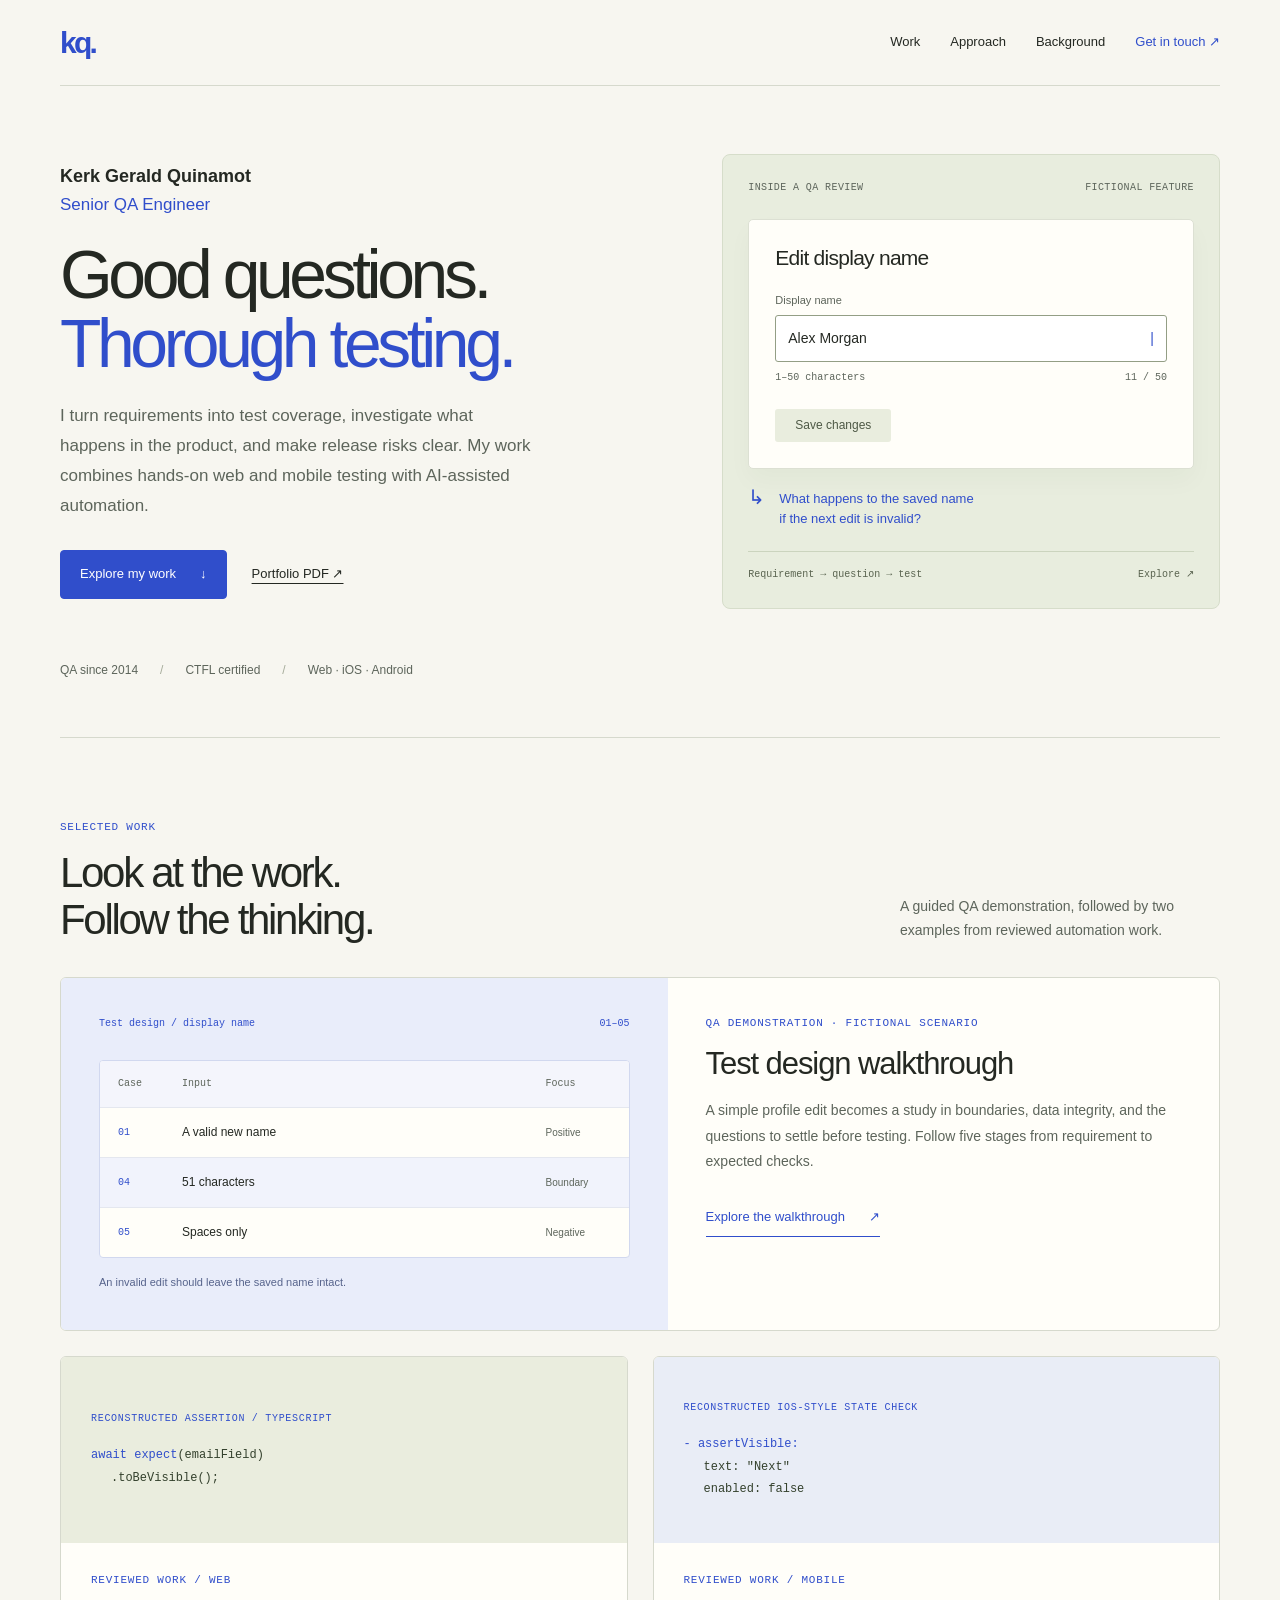
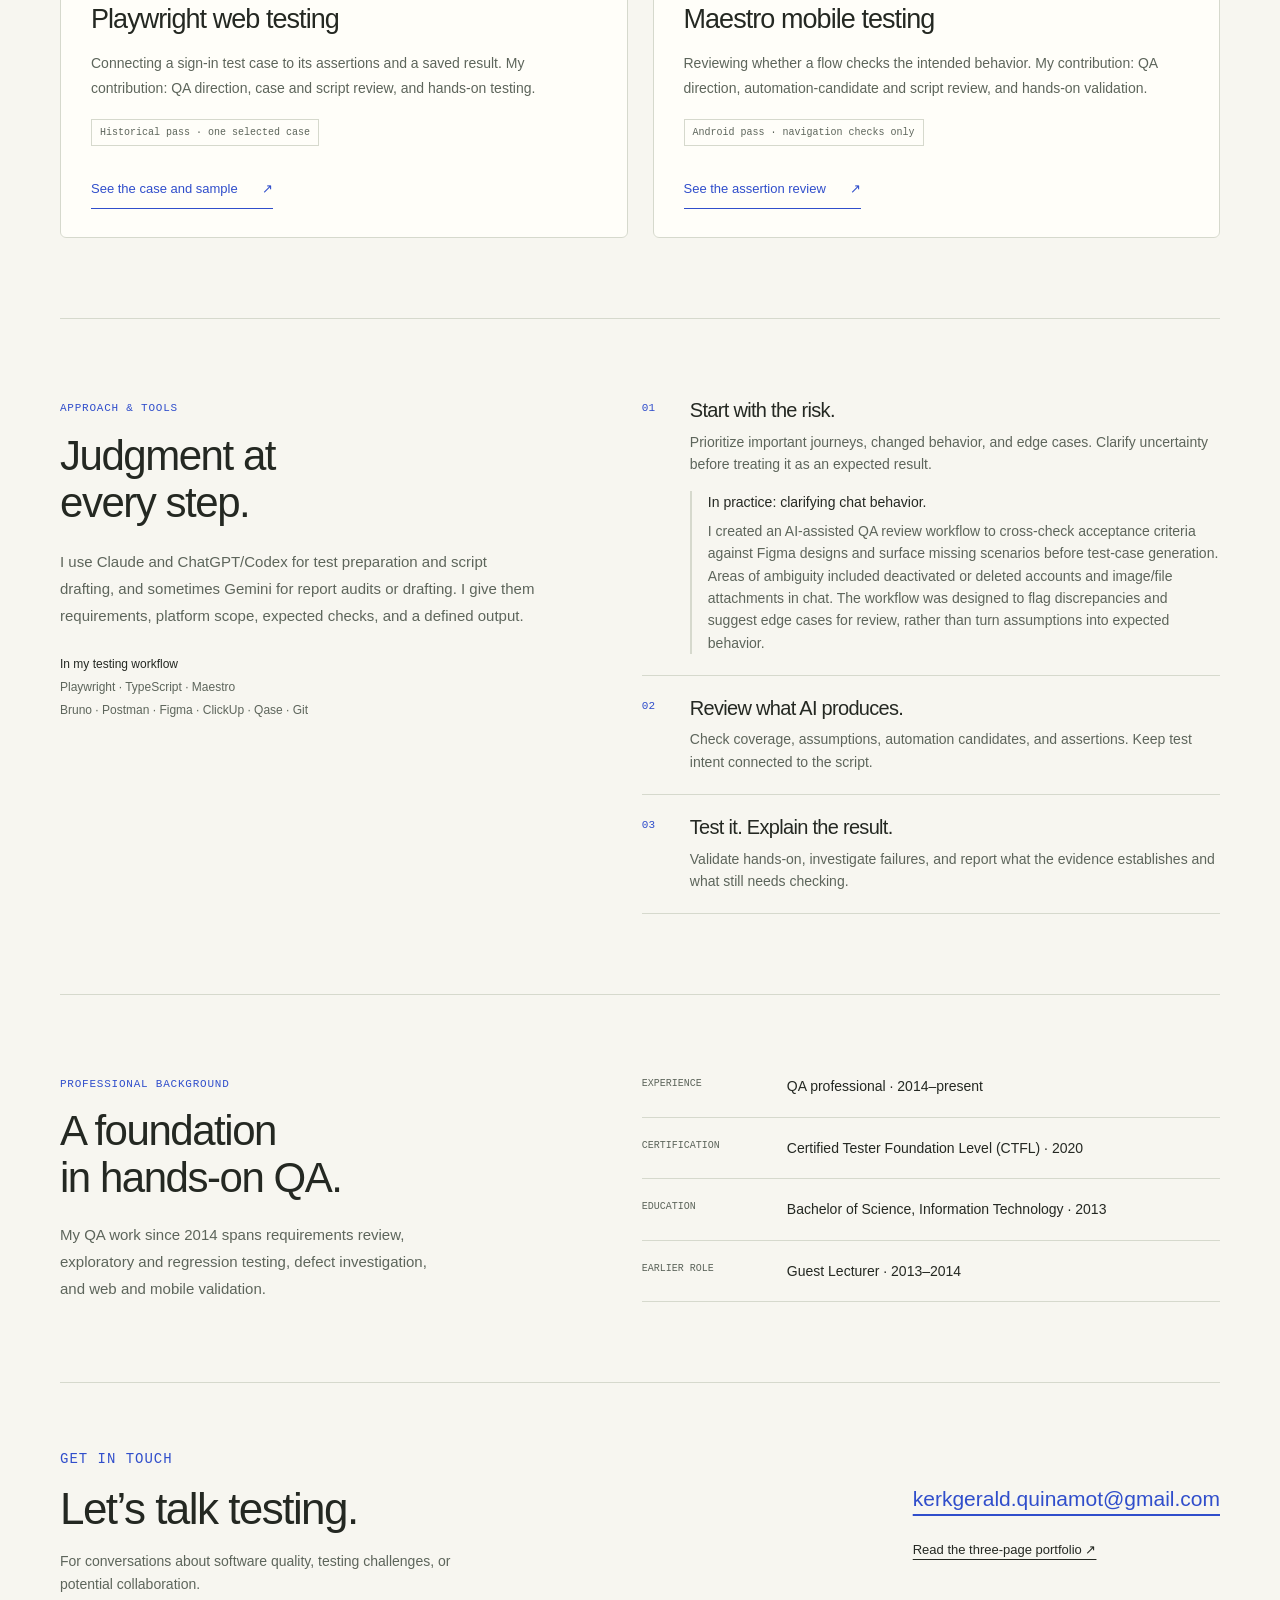
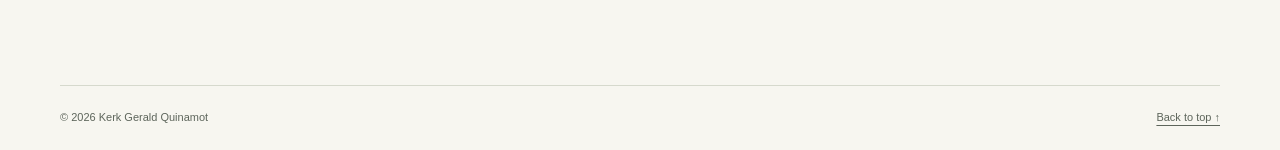
==== commit b9a1db83: "Clarify QA contributions and add chat requirements review workflow" ====
--- a/index.html
+++ b/index.html
@@ -16,7 +16,7 @@
   <section class="hero wrap" id="top" aria-labelledby="hero-title">
     <div class="hero-grid">
       <div>
-        <p class="eyebrow">Kerk Gerald Quinamot / Senior QA Engineer</p>
+        <div class="hero-identity"><p class="hero-name">Kerk Gerald Quinamot</p><p class="hero-role">Senior QA Engineer</p></div>
         <h1 id="hero-title">Good questions.<br><em>Thorough testing.</em></h1>
         <p class="hero-intro">I turn requirements into test coverage, investigate what happens in the product, and make release risks clear. My work combines hands-on web and mobile testing with AI-assisted automation.</p>
         <div class="hero-links"><a class="button" href="#work">Explore my work <span aria-hidden="true">↓</span></a><a class="text-link" href="Kerk-Quinamot-QA-Portfolio.pdf">Portfolio PDF ↗</a></div>
@@ -39,19 +39,19 @@
     </article>
     <span class="anchor" id="story-platforms"></span><div class="supporting-grid" id="automation">
       <article class="work-card" id="web-automation" data-enter><div class="code-preview"><p class="eyebrow">Reconstructed assertion / TypeScript</p><div class="code-line"><span class="syntax">await expect</span>(emailField)</div><div class="code-line indent">.toBeVisible();</div></div><div class="work-description"><p class="eyebrow">Reviewed work / web</p><h3>Playwright web testing</h3><p>Connecting a sign-in test case to its assertions and a saved result. My contribution: QA direction, case and script review, and hands-on testing.</p><span class="small-tag">Historical pass · one selected case</span><a class="card-link" href="playwright.html">See the case and sample <span aria-hidden="true">↗</span></a></div></article>
-      <article class="work-card" id="mobile-automation" data-enter><div class="code-preview blue"><p class="eyebrow">Reconstructed assertion / Maestro</p><div class="code-line"><span class="syntax">- assertVisible:</span></div><div class="code-line indent">text: "Next"<br>enabled: false</div></div><div class="work-description"><p class="eyebrow">Reviewed work / mobile</p><h3>Maestro mobile testing</h3><p>Reviewing whether a flow checks the intended behavior. My contribution: QA direction, automation-candidate and script review, and hands-on validation.</p><span class="small-tag">Android navigation pass · scope limited</span><a class="card-link" href="maestro.html">See the assertion review <span aria-hidden="true">↗</span></a></div></article>
+      <article class="work-card" id="mobile-automation" data-enter><div class="code-preview blue"><p class="eyebrow">Reconstructed iOS-style state check</p><div class="code-line"><span class="syntax">- assertVisible:</span></div><div class="code-line indent">text: "Next"<br>enabled: false</div></div><div class="work-description"><p class="eyebrow">Reviewed work / mobile</p><h3>Maestro mobile testing</h3><p>Reviewing whether a flow checks the intended behavior. My contribution: QA direction, automation-candidate and script review, and hands-on validation.</p><span class="small-tag">Android pass · navigation checks only</span><a class="card-link" href="maestro.html">See the assertion review <span aria-hidden="true">↗</span></a></div></article>
     </div>
   </section>
   <section class="section wrap" id="approach" aria-labelledby="approach-title">
     <span class="anchor" id="toolkit"></span><span class="anchor" id="story-requirements"></span>
-    <div class="approach-layout" data-enter><div><p class="eyebrow">Approach &amp; tools</p><h2 id="approach-title">Judgment at<br>every step.</h2><p>I use Claude and ChatGPT/Codex for test preparation and script drafting, and sometimes Gemini for report audits or drafting. I give them requirements, platform scope, expected checks, and a defined output.</p><div class="tool-line"><strong>In my testing workflow</strong><br>Playwright · TypeScript · Maestro<br>Bruno · Postman · Figma · ClickUp · Qase · Git</div></div><div><article class="practice-item"><span class="number">01</span><div><h3>Start with the risk.</h3><p>Prioritize important journeys, changed behavior, and edge cases. Clarify uncertainty before treating it as an expected result.</p></div></article><article class="practice-item"><span class="number">02</span><div><h3>Review what AI produces.</h3><p>Check coverage, assumptions, automation candidates, and assertions. Keep test intent connected to the script.</p></div></article><article class="practice-item"><span class="number">03</span><div><h3>Test it. Explain the result.</h3><p>Validate hands-on, investigate failures, and report what the evidence establishes and what still needs checking.</p></div></article></div></div>
+    <div class="approach-layout" data-enter><div><p class="eyebrow">Approach &amp; tools</p><h2 id="approach-title">Judgment at<br>every step.</h2><p>I use Claude and ChatGPT/Codex for test preparation and script drafting, and sometimes Gemini for report audits or drafting. I give them requirements, platform scope, expected checks, and a defined output.</p><div class="tool-line"><strong>In my testing workflow</strong><br>Playwright · TypeScript · Maestro<br>Bruno · Postman · Figma · ClickUp · Qase · Git</div></div><div><article class="practice-item"><span class="number">01</span><div><h3>Start with the risk.</h3><p>Prioritize important journeys, changed behavior, and edge cases. Clarify uncertainty before treating it as an expected result.</p><p class="practice-example"><strong>In practice: clarifying chat behavior.</strong> I created an AI-assisted QA review workflow to cross-check acceptance criteria against Figma designs and surface missing scenarios before test-case generation. Areas of ambiguity included deactivated or deleted accounts and image/file attachments in chat. The workflow was designed to flag discrepancies and suggest edge cases for review, rather than turn assumptions into expected behavior.</p></div></article><article class="practice-item"><span class="number">02</span><div><h3>Review what AI produces.</h3><p>Check coverage, assumptions, automation candidates, and assertions. Keep test intent connected to the script.</p></div></article><article class="practice-item"><span class="number">03</span><div><h3>Test it. Explain the result.</h3><p>Validate hands-on, investigate failures, and report what the evidence establishes and what still needs checking.</p></div></article></div></div>
   </section>
   <section class="section wrap" id="profile" aria-labelledby="profile-title">
     <div class="background-grid" data-enter><div><p class="eyebrow">Professional background</p><h2 id="profile-title">A foundation<br>in hands-on QA.</h2><p>My QA work since 2014 spans requirements review, exploratory and regression testing, defect investigation, and web and mobile validation.</p></div><dl class="facts"><div><dt>Experience</dt><dd>QA professional · 2014–present</dd></div><div><dt>Certification</dt><dd>Certified Tester Foundation Level (CTFL) · 2020</dd></div><div><dt>Education</dt><dd>Bachelor of Science, Information Technology · 2013</dd></div><div><dt>Earlier role</dt><dd>Guest Lecturer · 2013–2014</dd></div></dl></div>
   </section>
   <section class="section contact wrap" id="contact" aria-labelledby="contact-title">
     <span class="anchor" id="portfolio-download"></span>
-    <div class="contact-grid"><div><p class="eyebrow">Get in touch</p><h2 id="contact-title">Let’s talk testing.</h2><p>For QA opportunities or a closer look at how I work.</p></div><div><a class="email" href="mailto:kerkgerald.quinamot@gmail.com">kerkgerald.quinamot@gmail.com</a><div style="margin-top:20px"><a class="text-link" href="Kerk-Quinamot-QA-Portfolio.pdf">Read the three-page portfolio ↗</a></div></div></div>
+    <div class="contact-grid"><div><p class="eyebrow">Get in touch</p><h2 id="contact-title">Let’s talk testing.</h2><p>For conversations about software quality, testing challenges, or potential collaboration.</p></div><div><a class="email" href="mailto:kerkgerald.quinamot@gmail.com">kerkgerald.quinamot@gmail.com</a><div style="margin-top:20px"><a class="text-link" href="Kerk-Quinamot-QA-Portfolio.pdf">Read the three-page portfolio ↗</a></div></div></div>
   </section>
 </main>
 <footer class="wrap footer"><span>© 2026 Kerk Gerald Quinamot</span><a href="#top">Back to top ↑</a></footer>
--- a/styles.css
+++ b/styles.css
@@ -1,7 +1,8 @@
 @charset "UTF-8";
 :root{--paper:#f7f6f0;--white:#fffef9;--ink:#242822;--sub:#5d655b;--line:#d6d9cd;--blue:#304ecb;--wash:#e9edfa;--sage:#e8edde;--mono:ui-monospace,SFMono-Regular,Consolas,monospace}
 *{box-sizing:border-box}html{scroll-padding-top:100px}body{margin:0;background:var(--paper);color:var(--ink);font-family:Arial,Helvetica,sans-serif;font-size:16px;line-height:1.6;-webkit-font-smoothing:antialiased}a{color:inherit;text-decoration:none}button{font:inherit}a,button{-webkit-tap-highlight-color:transparent}a:focus-visible,button:focus-visible,[tabindex]:focus-visible{outline:3px solid var(--blue);outline-offset:5px}h1,h2,h3,h4,p{margin:0}h1,h2,h3,h4{font-weight:500;line-height:1.12;letter-spacing:-.035em}p{color:var(--sub)}a:hover{color:var(--blue)}.wrap{width:min(1160px,calc(100% - 96px));margin:auto}.skip{position:fixed;top:-80px;left:16px;background:var(--blue);color:#fff;padding:12px;z-index:99}.skip:focus{top:12px}.topbar{position:sticky;top:0;z-index:10;background:rgba(247,246,240,.97)}.nav{min-height:86px;display:flex;align-items:center;justify-content:space-between;border-bottom:1px solid var(--line);gap:30px}.brand{color:var(--blue);font-size:30px;font-weight:bold;letter-spacing:-.09em}.nav-links{display:flex;align-items:center;gap:30px;font-size:13px}.nav-links a{padding:10px 0}.nav-links .nav-contact{color:var(--blue)}.eyebrow{font-family:var(--mono);font-size:11px;letter-spacing:.07em;text-transform:uppercase;color:var(--blue);line-height:1.7}.section{padding:80px 0;border-top:1px solid var(--line)}.hero{padding:68px 0 57px}.hero-grid{display:grid;grid-template-columns:1.2fr 1fr;align-items:center;gap:65px}.hero h1{font-size:clamp(50px,5.3vw,76px);letter-spacing:-.065em;line-height:1.02;margin:23px 0}.hero h1 em{font-style:normal;color:var(--blue)}.hero-intro{font-size:17px;max-width:480px;line-height:1.75}.hero-links{display:flex;gap:25px;align-items:center;flex-wrap:wrap;margin-top:30px}.button{display:inline-flex;align-items:center;justify-content:center;gap:24px;background:var(--blue);color:#fff;border:1px solid var(--blue);padding:13px 19px;border-radius:4px;font-size:13px;transition:background .18s,transform .18s}.button:hover{color:white;background:#243cab;transform:translateY(-2px)}.text-link{font-size:13px;text-decoration:underline;text-underline-offset:5px}.hero-footer{display:flex;gap:22px;margin-top:52px;font-size:12px;color:var(--sub)}.hero-footer span+span:before{content:"/";margin-right:22px;color:#a5ab9a}.inspection{background:var(--sage);border:1px solid #d6ddca;border-radius:8px;padding:25px}.inspection-top{display:flex;justify-content:space-between;font:10px/1.6 var(--mono);text-transform:uppercase;letter-spacing:.04em;color:var(--sub);margin-bottom:23px}.mock-form{background:var(--white);padding:26px;border:1px solid #dce0d3;border-radius:5px;box-shadow:0 12px 24px #25310b08}.mock-form h3{font-size:21px;margin-bottom:22px}.mock-label{font-size:11px;color:var(--sub);margin-bottom:6px}.mock-input{padding:11px 12px;border:1px solid #939e85;border-radius:3px;font-size:14px;display:flex;justify-content:space-between;gap:10px;background:#fff}.mock-input .cursor{color:var(--blue)}.mock-meta{display:flex;justify-content:space-between;font:10px/1.6 var(--mono);color:var(--sub);margin-top:8px;gap:10px}.mock-save{display:inline-block;margin-top:23px;background:#e9edde;color:#4e5946;padding:7px 20px;font-size:12px;border-radius:3px}.margin-note{display:flex;align-items:flex-start;gap:14px;margin-top:20px;color:var(--blue);font-size:13px;line-height:1.55}.note-mark{font:20px/1 var(--mono)}.inspection-foot{display:flex;justify-content:space-between;gap:15px;border-top:1px solid #cbd4be;padding-top:15px;margin-top:22px;font:10px/1.6 var(--mono);color:#59634f}.section-head{display:flex;justify-content:space-between;align-items:flex-end;gap:50px;margin-bottom:34px}.section-head h2{font-size:42px;letter-spacing:-.055em;margin-top:12px}.section-head>p{font-size:14px;max-width:320px;line-height:1.75}.work-feature{display:grid;grid-template-columns:1.1fr 1fr;border:1px solid var(--line);background:var(--white);border-radius:6px;overflow:hidden}.work-visual{padding:38px;background:var(--wash);display:flex;flex-direction:column;justify-content:center;min-height:300px}.artifact-header{display:flex;justify-content:space-between;gap:20px;font:10px/1.6 var(--mono);color:var(--blue);margin-bottom:28px}.case-mini{background:var(--white);border:1px solid #d1d8ef;border-radius:4px;overflow:hidden}.case-mini>div{display:grid;grid-template-columns:50px 1fr 65px;gap:14px;padding:15px 18px;border-bottom:1px solid #e4e7ef;font-size:12px;align-items:center}.case-mini>div:last-child{border-bottom:0}.case-mini .mini-head{font:10px/1.6 var(--mono);color:var(--sub);background:#f4f5fc}.case-mini .focus-row{background:#f1f3fc}.case-mini .case-no{font:10px var(--mono);color:var(--blue)}.case-mini .case-kind{font-size:10px;color:var(--sub)}.preview-caption{font-size:11px;color:#57648c;margin-top:16px}.work-description{padding:36px 38px;display:flex;flex-direction:column;align-items:flex-start}.work-description h3{font-size:31px;margin:14px 0 17px}.work-description>p:not(.eyebrow){font-size:14px;line-height:1.8}.work-description .card-link{margin-top:25px}.card-link{display:inline-flex;gap:24px;align-items:center;font-size:13px;color:var(--blue);padding:8px 0;border-bottom:1px solid currentColor}.card-link span{transition:transform .18s}.card-link:hover span{transform:translateX(5px)}.supporting-grid{display:grid;grid-template-columns:1fr 1fr;gap:25px;margin-top:25px}.work-card{background:var(--white);border:1px solid var(--line);border-radius:6px;overflow:hidden}.work-card .work-description{padding:28px 30px}.work-card h3{font-size:27px}.code-preview{padding:28px 30px;background:#eaedde;min-height:186px;display:flex;flex-direction:column;justify-content:center;overflow:hidden}.code-preview.blue{background:#e9edf6}.code-preview .eyebrow{font-size:10px;margin-bottom:17px}.code-line{font:12px/1.9 var(--mono);color:#34412d;overflow-wrap:anywhere}.code-line .syntax{color:var(--blue)}.code-line.indent{padding-left:20px}.small-tag{font:10px/1.5 var(--mono);color:var(--sub);border:1px solid var(--line);padding:5px 8px;display:inline-block;margin-top:18px}.approach-layout{display:grid;grid-template-columns:1fr 1.2fr;gap:100px}.approach-layout h2{font-size:42px;margin-top:14px;max-width:370px}.approach-layout>div>p:not(.eyebrow){margin-top:22px;font-size:15px;line-height:1.8}.practice-item{padding:21px 0;border-bottom:1px solid var(--line);display:grid;grid-template-columns:28px 1fr;gap:20px}.practice-item:first-child{padding-top:0}.practice-item .number{font:11px/1.8 var(--mono);color:var(--blue)}.practice-item h3{font-size:20px;margin-bottom:9px}.practice-item p{font-size:14px}.tool-line{margin-top:24px;font-size:12px;color:var(--sub);line-height:1.9}.tool-line strong{font-weight:500;color:var(--ink)}.background-grid{display:grid;grid-template-columns:1fr 1.2fr;gap:100px}.background-grid h2{font-size:42px;margin-top:13px}.background-grid>div>p:not(.eyebrow){font-size:15px;line-height:1.8;margin-top:20px;max-width:370px}.facts{margin:0}.facts>div{padding:19px 0;border-bottom:1px solid var(--line);display:grid;grid-template-columns:125px 1fr;gap:20px}.facts>div:first-child{padding-top:0}.facts dt{font:10px/1.7 var(--mono);color:var(--sub);text-transform:uppercase}.facts dd{margin:0;font-size:14px}.contact{padding:65px 0 35px}.contact-grid{display:flex;justify-content:space-between;align-items:center;gap:50px}.contact h2{font-size:44px;margin:12px 0 17px}.contact p{font-size:14px;max-width:420px}.email{font-size:21px;color:var(--blue);text-decoration:underline;text-underline-offset:8px;overflow-wrap:anywhere}.footer{border-top:1px solid var(--line);padding:23px 0;margin-top:55px;display:flex;justify-content:space-between;gap:30px;font-size:11px;color:var(--sub)}.footer a{text-decoration:underline;text-underline-offset:4px}.anchor{display:block;scroll-margin-top:100px}.enter{animation:enter .5s ease both}@keyframes enter{from{opacity:.6;transform:translateY(12px)}to{opacity:1;transform:none}}
-.hero .eyebrow{font-size:12px;letter-spacing:.025em}
+.hero-identity{display:flex;flex-direction:column;gap:4px}.hero-name{font-size:18px;font-weight:600;line-height:1.4;color:var(--ink)}.hero-role{font-size:17px;line-height:1.4;color:var(--blue)}
+.practice-example{margin-top:16px;padding-left:16px;border-left:2px solid var(--line)}.practice-example strong{display:block;color:var(--ink);font-weight:500;margin-bottom:6px}
 /* Detail pages use the same identity, with room for the work itself. */
 .detail-hero{padding:45px 0 36px}.back{font-size:12px;color:var(--sub);display:inline-block;margin-bottom:38px}.detail-hero h1{font-size:clamp(38px,4.6vw,62px);max-width:850px;letter-spacing:-.055em;margin:17px 0 22px}.detail-intro{font-size:17px;max-width:760px;line-height:1.75}.detail-meta{display:flex;gap:30px;flex-wrap:wrap;margin-top:24px;font-size:12px;color:var(--sub)}.detail-meta strong{font-weight:500;color:var(--ink)}.walk-nav{display:flex;gap:0;border:1px solid var(--line);border-radius:5px;overflow:hidden;margin:12px 0 30px;background:var(--white)}.walk-nav a{flex:1;padding:15px 14px;font-size:12px;line-height:1.5;border-right:1px solid var(--line)}.walk-nav a:last-child{border:0}.walk-nav .step-no{display:block;font:10px/1.6 var(--mono);color:var(--sub);margin-bottom:5px}.walk-nav a[aria-current="step"]{background:var(--blue);color:#fff}.walk-nav a[aria-current="step"] .step-no{color:#dce3ff}.walk-nav a:hover{background:#e8ecf8;color:var(--blue)}.walk-stage{padding:33px 0 42px;border-top:1px solid var(--line);scroll-margin-top:105px}.walk-stage h2{font-size:33px;margin:12px 0 24px}.walk-stage>p{max-width:800px;font-size:15px;line-height:1.8;margin-bottom:24px}.walk-grid{display:grid;grid-template-columns:1fr 1fr;gap:38px;align-items:start}.artifact{border:1px solid var(--line);background:var(--white);border-radius:5px;padding:28px}.artifact h3{font-size:22px;margin:12px 0 17px}.artifact p,.artifact li{font-size:14px;line-height:1.8}.artifact ul{margin:14px 0 0;padding-left:20px}.artifact li+li{margin-top:10px}.annotation{border-left:2px solid var(--blue);padding:4px 0 4px 22px;margin-top:24px}.annotation h3{font-size:18px;margin-bottom:12px}.annotation p{font-size:14px;line-height:1.8}.risk-list{list-style:none;margin:0;padding:0}.risk-list li{padding:20px 0;border-top:1px solid var(--line);display:grid;grid-template-columns:110px 1fr;gap:30px}.risk-list strong{font-size:13px;font-weight:500;color:var(--blue)}.risk-list p{font-size:14px;line-height:1.8}.table-scroll{overflow-x:auto;border:1px solid var(--line);border-radius:5px;background:var(--white)}table{border-collapse:collapse;width:100%;text-align:left;min-width:600px;font-size:13px}th{padding:13px 18px;background:#e9edfa;color:#354477;font:11px/1.6 var(--mono);border-bottom:1px solid var(--line)}td{padding:17px 18px;border-bottom:1px solid var(--line);vertical-align:top;line-height:1.7}tr:last-child td{border-bottom:0}td:first-child{font:11px/1.8 var(--mono);color:var(--blue)}.code-block{background:#eef0e8;border:1px solid var(--line);border-radius:5px;overflow:hidden;margin:22px 0}.code-label{font:10px/1.6 var(--mono);padding:12px 20px;border-bottom:1px solid var(--line);color:var(--sub);background:#e6ebdc}.code-block pre{font:12px/1.85 var(--mono);padding:23px;margin:0;overflow:auto;color:#293d22}.code-block pre code{font:inherit}.note{font-size:12px!important;color:var(--sub);line-height:1.8;max-width:850px}.walk-controls{display:flex;justify-content:space-between;align-items:center;gap:20px;border-top:1px solid var(--line);padding:24px 0}.walk-controls[hidden],.walk-stage[hidden]{display:none}.walk-controls button{cursor:pointer}.walk-controls button:disabled{opacity:.45;cursor:default;transform:none}.walk-controls .previous{background:transparent;color:var(--blue)}.step-status{font:11px var(--mono);color:var(--sub)}.detail-body{max-width:900px;margin:0 auto;padding-bottom:30px}.case-section{padding:30px 0;border-top:1px solid var(--line)}.case-section h2{font-size:29px;margin-bottom:20px}.case-section>p{font-size:15px;line-height:1.8;margin-bottom:17px}.case-section h3{font-size:20px;margin:24px 0 14px}.case-section ul{color:var(--sub);font-size:14px;line-height:1.8;padding-left:20px}.result-box{padding:25px;background:var(--wash);border-left:3px solid var(--blue);margin:22px 0}.result-box h3{font-size:18px;margin:0 0 12px}.result-box p{font-size:14px;line-height:1.8}.result-box p+p{margin-top:13px}.related{display:flex;justify-content:space-between;gap:25px;flex-wrap:wrap;border-top:1px solid var(--line);padding:27px 0;margin-top:24px}.related a{font-size:13px;color:var(--blue)}.detail-footer{margin-top:24px}.labelled-list{margin:0}.labelled-list>div{display:grid;grid-template-columns:120px 1fr;gap:20px;padding:14px 0;border-bottom:1px solid var(--line)}.labelled-list dt{font-size:12px;color:var(--blue)}.labelled-list dd{margin:0;font-size:14px;color:var(--sub);line-height:1.8}
 @media(max-width:900px){.wrap{width:calc(100% - 56px)}.hero-grid{gap:30px}.hero h1{font-size:55px}.inspection{padding:20px}.mock-form{padding:20px}.approach-layout,.background-grid{gap:45px}.work-visual{padding:25px}.work-description{padding:28px}.email{font-size:18px}.nav-links{gap:20px}}
